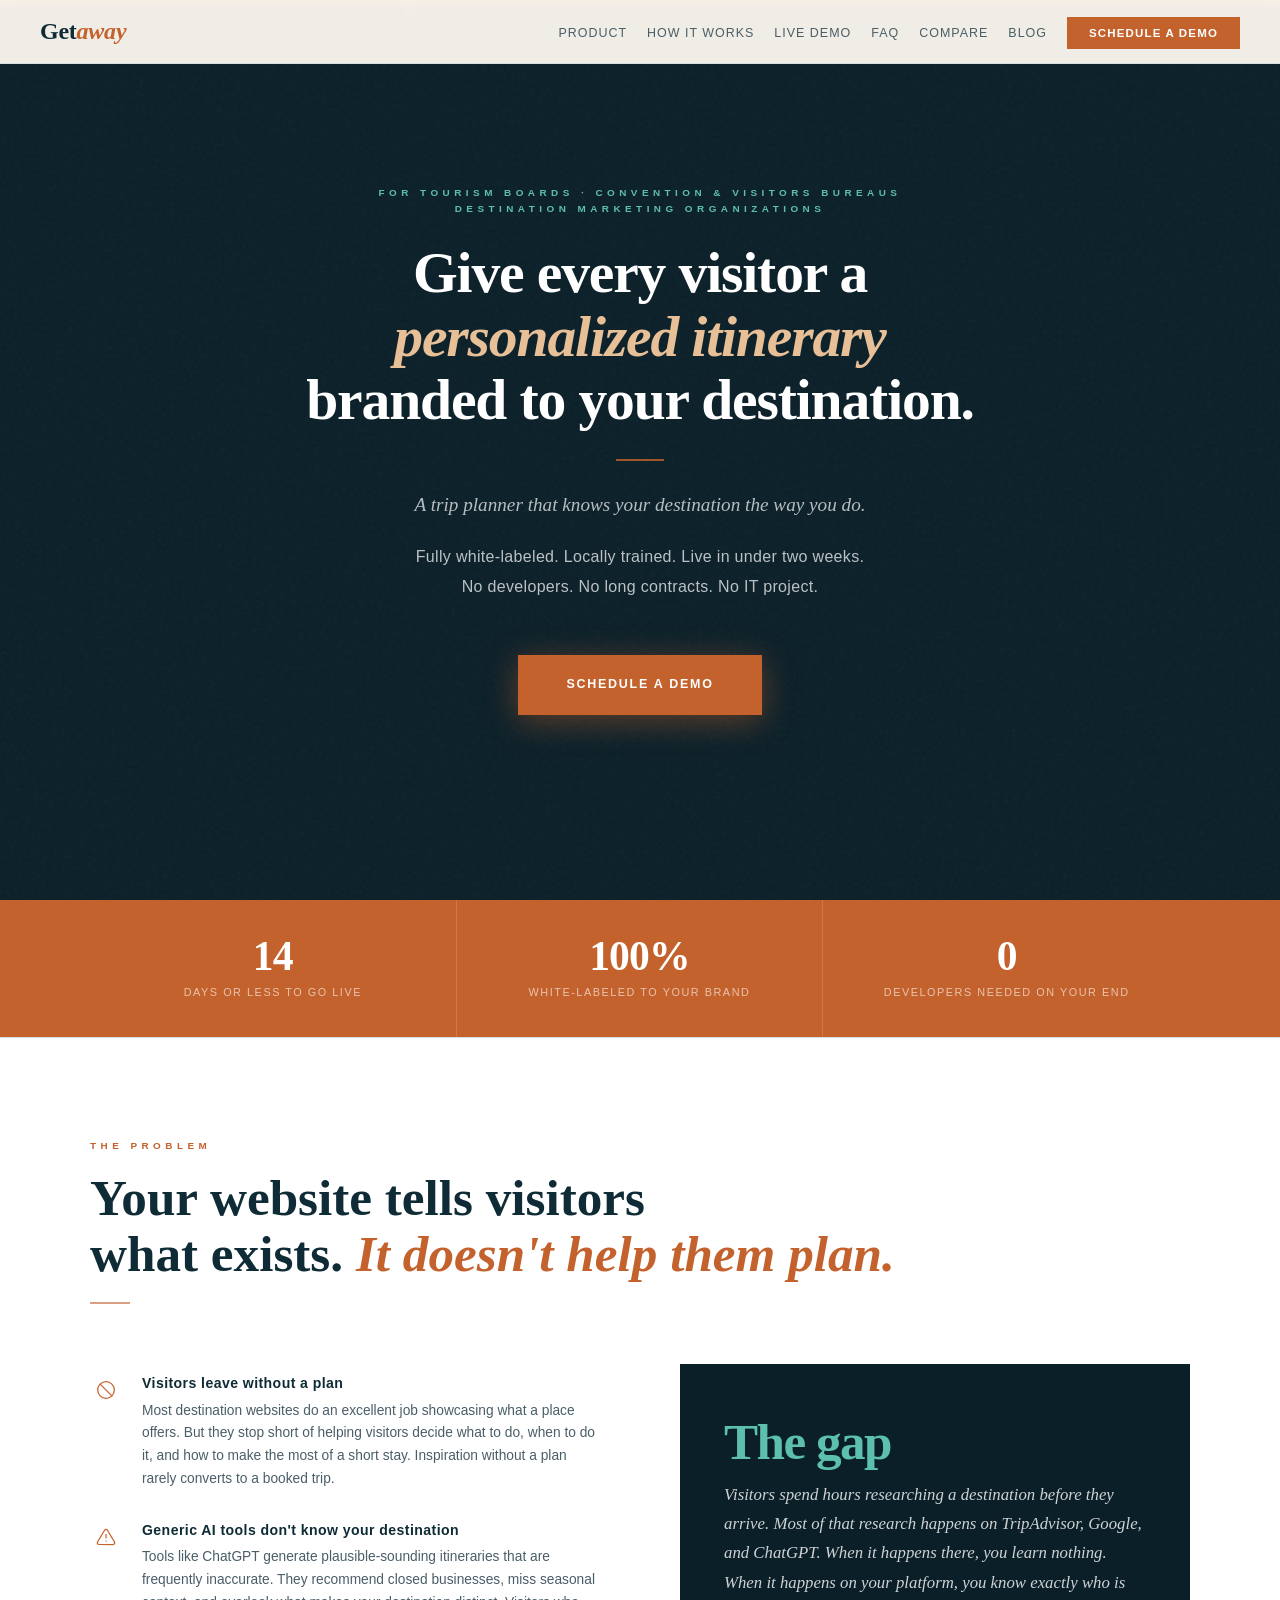
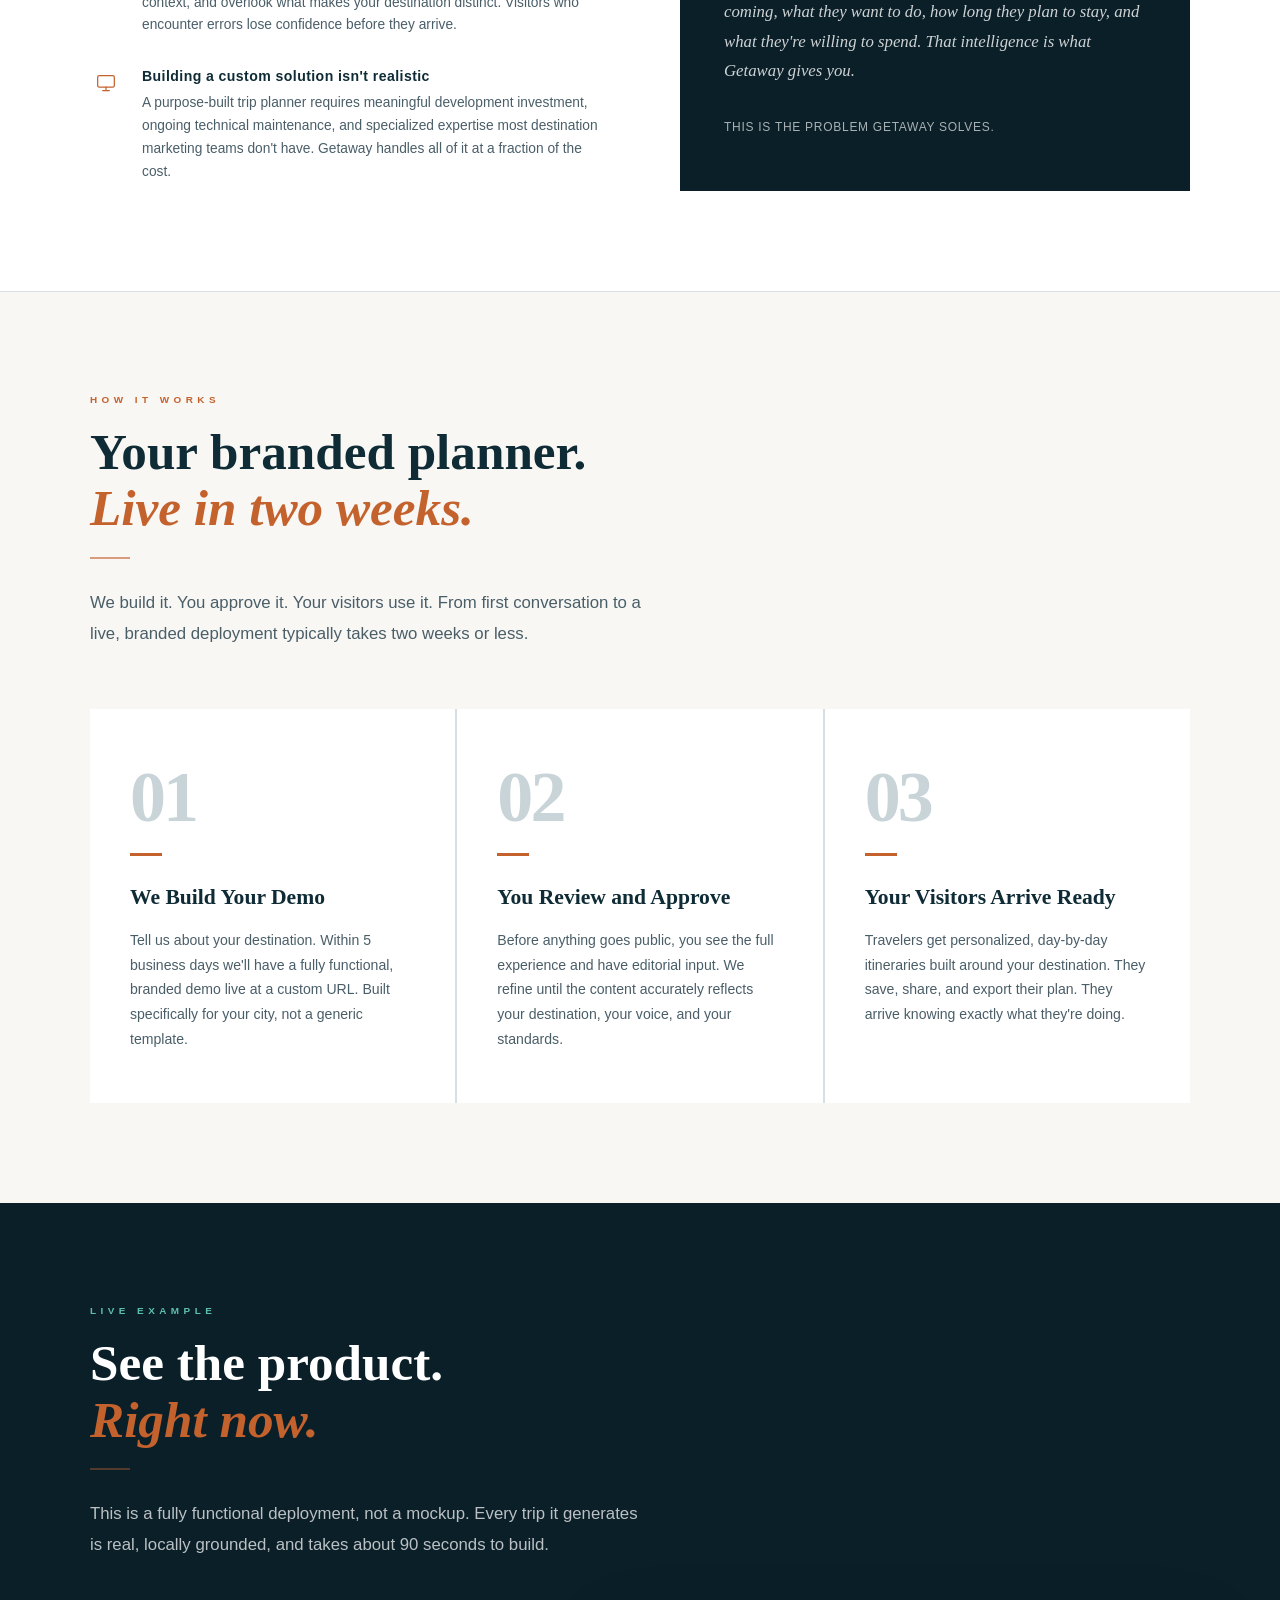
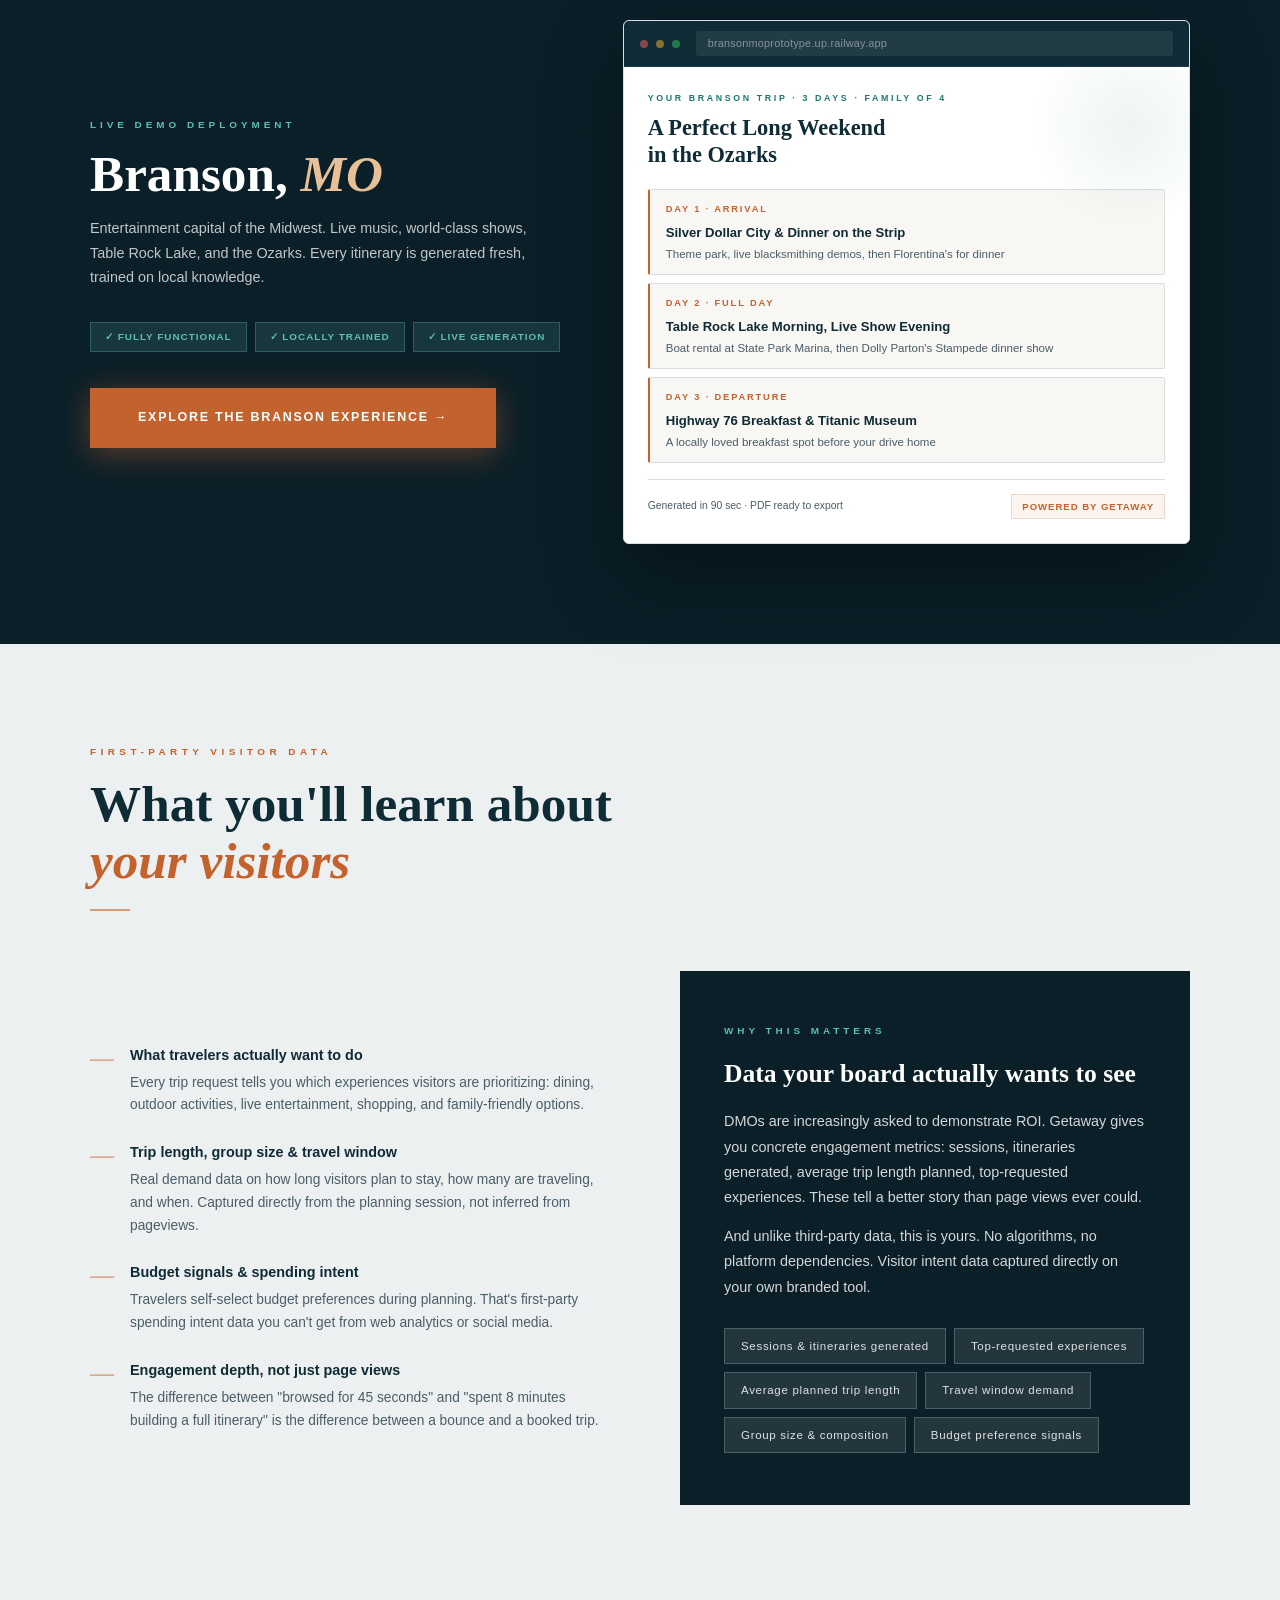
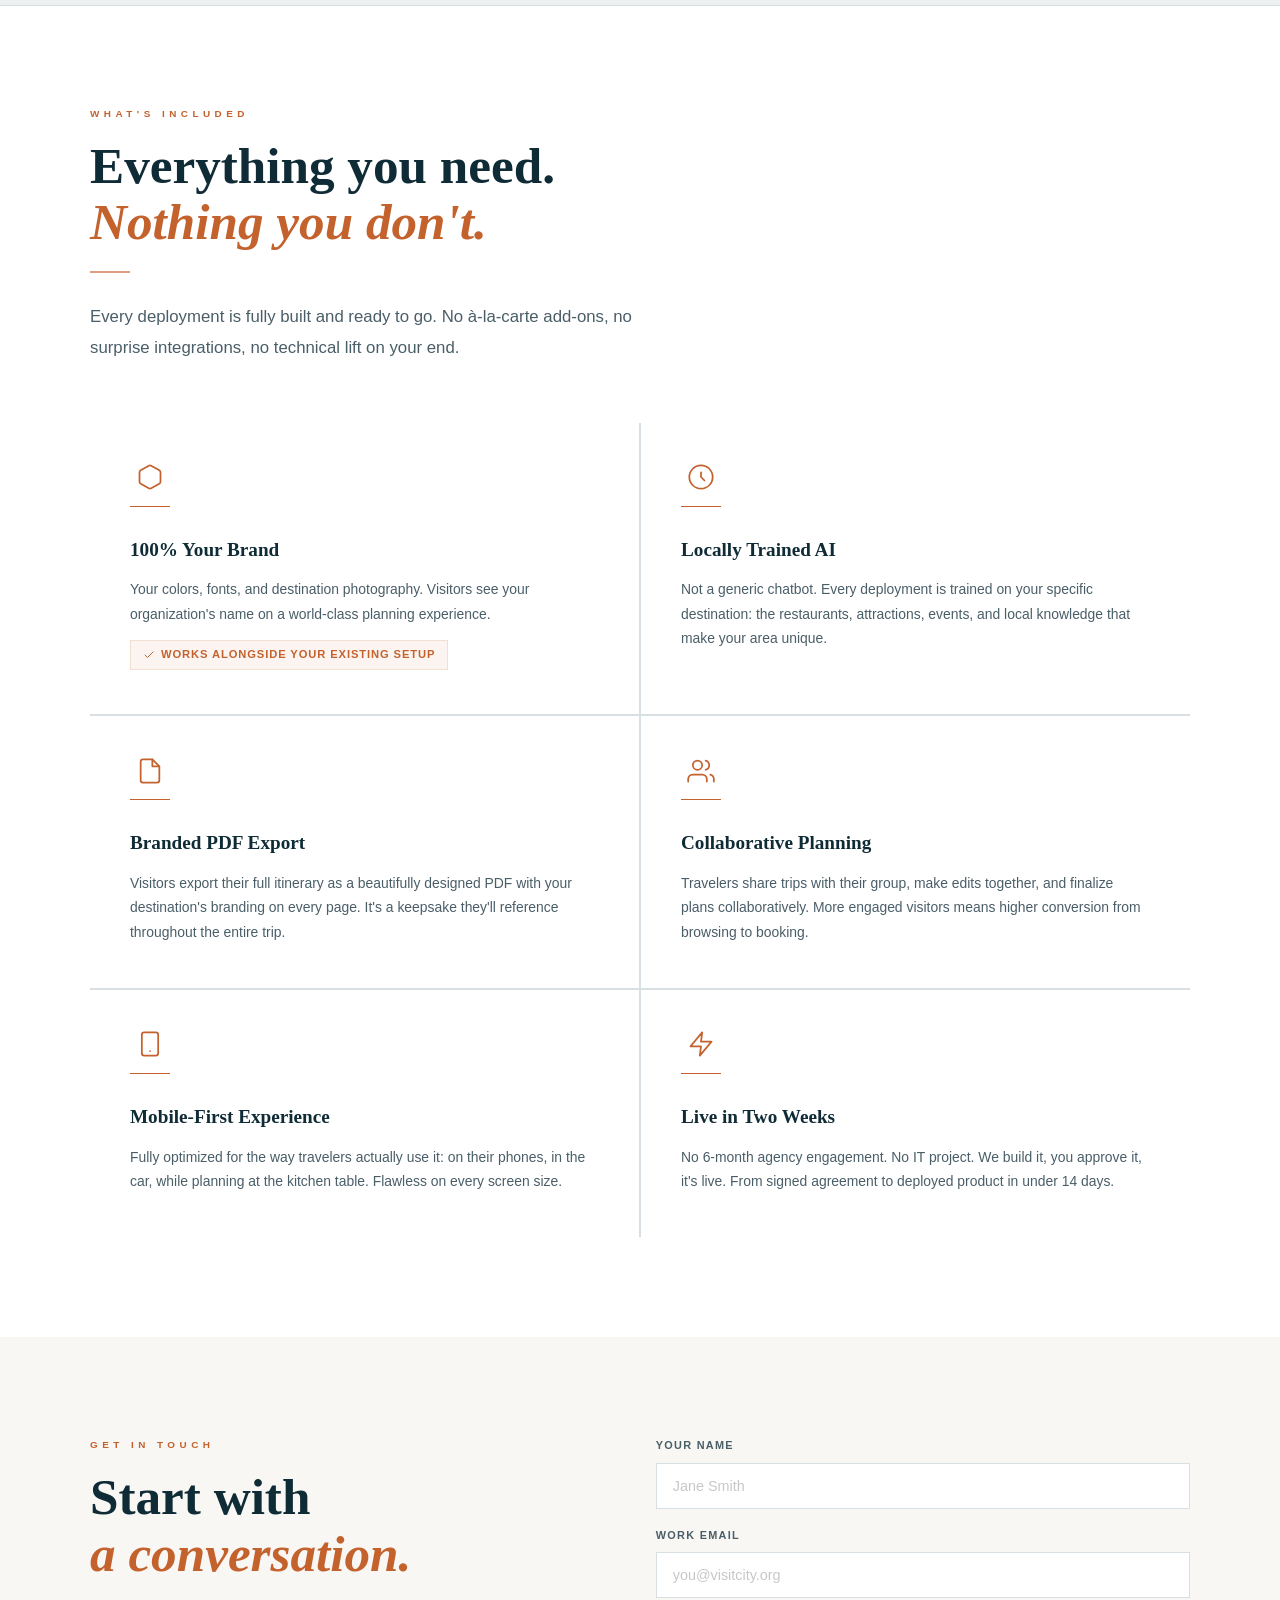
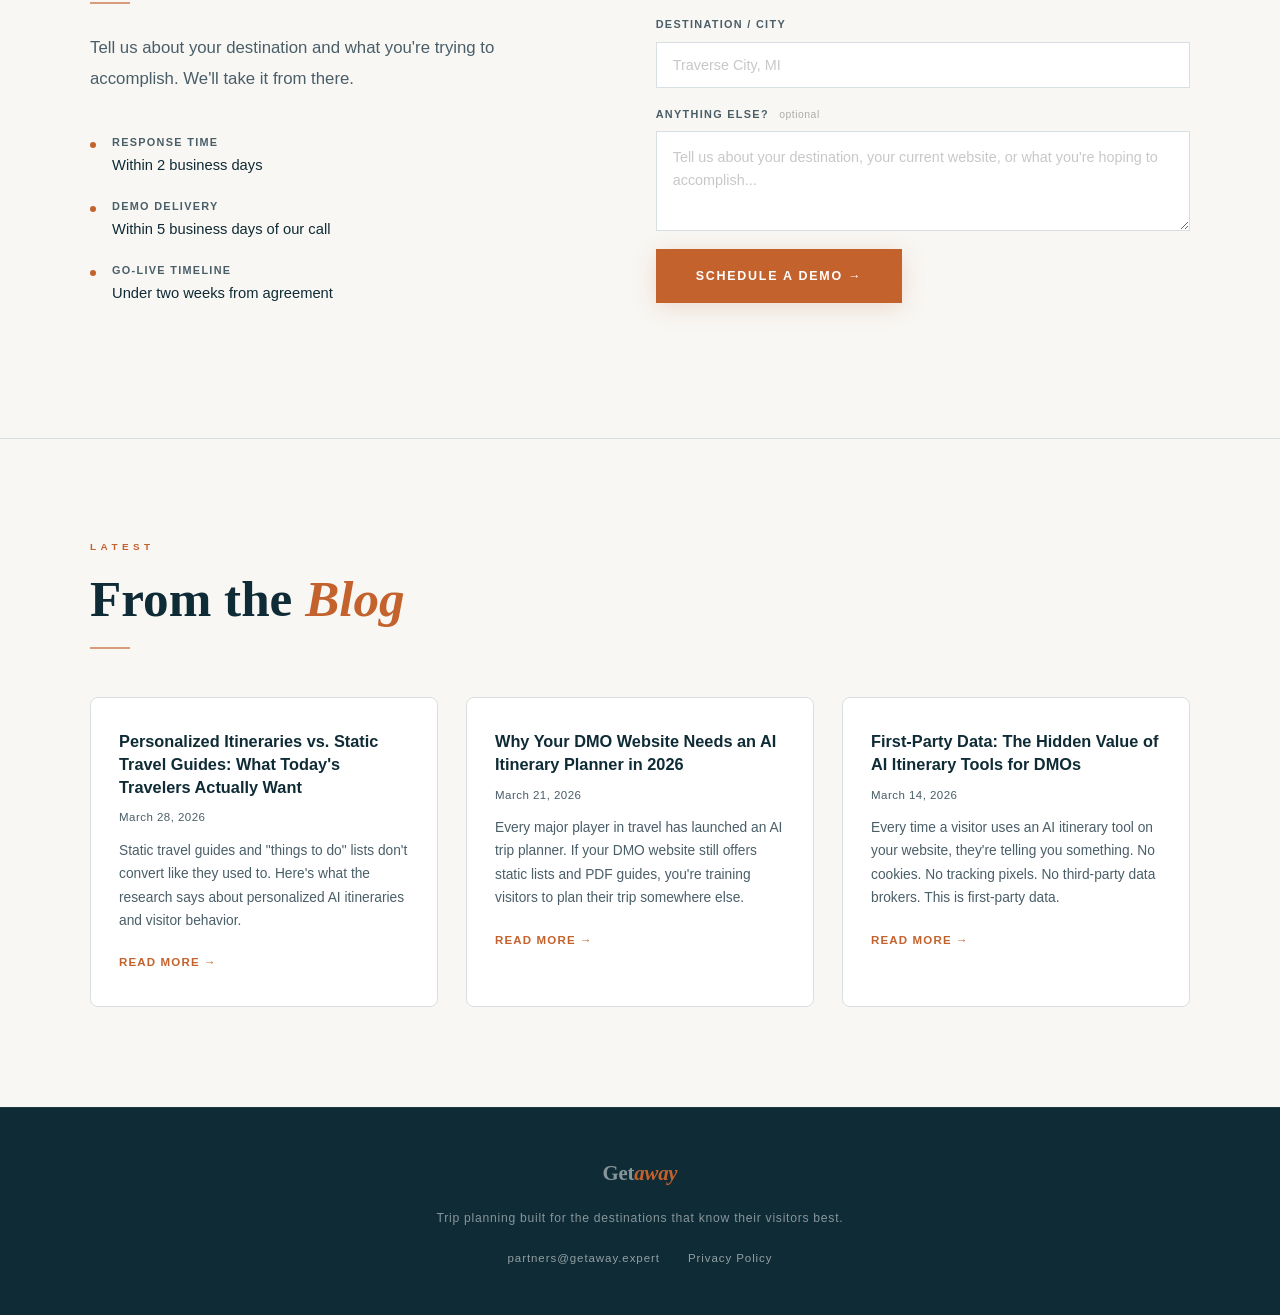
==== index.html @ 7dca226b "Center Destination Marketing Organizations on second line in hero eyebrow Co-Authored-By: Claude Opu" ====
<!DOCTYPE html>
<html lang="en">
<head>
  <meta charset="UTF-8" />
  <meta name="viewport" content="width=device-width, initial-scale=1.0" />

  <title>Getaway | AI Trip Planning for Tourism Boards, CVBs & DMOs</title>
  <meta name="description" content="Getaway is a white-label AI trip planning tool built for tourism boards, CVBs, and destination marketing organizations. Give every visitor a personalized itinerary — branded to your destination, live in under two weeks." />
  <meta name="keywords" content="AI trip planner for tourism boards, white label travel planning software, DMO technology, CVB digital tools, destination marketing software, AI itinerary generator, tourism technology, destination planning tool" />
  <link rel="canonical" href="https://partners.getaway.expert" />
  <link rel="icon" type="image/svg+xml" href="/favicon.svg" />
  <link rel="icon" type="image/png" sizes="32x32" href="/favicon-32x32.png" />
  <link rel="icon" type="image/png" sizes="16x16" href="/favicon-16x16.png" />
  <meta name="robots" content="index, follow" />
  <meta name="author" content="Getaway" />

  <meta property="og:type" content="website" />
  <meta property="og:url" content="https://partners.getaway.expert" />
  <meta property="og:title" content="Getaway | AI Trip Planning for Tourism Boards & DMOs" />
  <meta property="og:description" content="Give every visitor a fully branded AI trip planner. White-labeled to your destination, live in under two weeks. Built for tourism boards, CVBs, and DMOs." />
  <meta property="og:image" content="https://images.unsplash.com/photo-1476514525535-07fb3b4ae5f1?w=1200&q=80" />
  <meta property="og:site_name" content="Getaway" />

  <meta name="twitter:card" content="summary_large_image" />
  <meta name="twitter:title" content="Getaway | AI Trip Planning for Tourism Boards & DMOs" />
  <meta name="twitter:description" content="Give every visitor a fully branded AI trip planner. White-labeled to your destination, live in under two weeks." />
  <meta name="twitter:image" content="https://images.unsplash.com/photo-1476514525535-07fb3b4ae5f1?w=1200&q=80" />

  <script type="application/ld+json">
  {
    "@context": "https://schema.org",
    "@type": "SoftwareApplication",
    "name": "Getaway",
    "applicationCategory": "TravelApplication",
    "description": "White-label AI trip planning software for tourism boards, CVBs, and destination marketing organizations.",
    "url": "https://partners.getaway.expert",
    "provider": {
      "@type": "Organization",
      "name": "Getaway",
      "url": "https://getaway.expert"
    }
  }
  </script>

  <meta http-equiv="Content-Security-Policy" content="default-src 'self'; script-src 'self' 'unsafe-inline'; style-src 'self' 'unsafe-inline' https://fonts.googleapis.com; font-src https://fonts.gstatic.com; img-src 'self' https://images.unsplash.com data:; connect-src https://formspree.io; frame-ancestors 'none';" />

  <link rel="preconnect" href="https://fonts.googleapis.com" />
  <link rel="preconnect" href="https://fonts.gstatic.com" crossorigin />
  <link href="https://fonts.googleapis.com/css2?family=Playfair+Display:ital,wght@0,700;0,800;1,400;1,700&family=Jost:wght@300;400;500;600;700&family=Libre+Baskerville:ital,wght@0,400;1,400&display=swap" rel="stylesheet" />
  <link rel="stylesheet" href="/styles.css" />

  <style>
    /* ── HERO ── */
    .hero { min-height: 100vh; background: #0A1F28; position: relative; display: flex; flex-direction: column; align-items: center; justify-content: center; text-align: center; padding: 140px 24px 140px; overflow: hidden; }
    .hero-bg { position: absolute; inset: 0; opacity: 0.18; overflow: hidden; }
    .hero-bg img { width: 100%; height: 100%; object-fit: cover; object-position: center; }
    .hero-grain { position: absolute; inset: 0; background-image: url("data:image/svg+xml,%3Csvg viewBox='0 0 256 256' xmlns='http://www.w3.org/2000/svg'%3E%3Cfilter id='n'%3E%3CfeTurbulence type='fractalNoise' baseFrequency='0.9' numOctaves='4' stitchTiles='stitch'/%3E%3C/filter%3E%3Crect width='100%25' height='100%25' filter='url(%23n)' opacity='0.04'/%3E%3C/svg%3E"); pointer-events: none; }
    .hero-top-rule { position: absolute; top: 0; left: 0; right: 0; height: 5px; background: var(--terra); }
    .hero-content { position: relative; z-index: 2; max-width: 820px; }
    .hero-eyebrow { font-size: 0.62rem; font-weight: 600; letter-spacing: 0.45em; text-transform: uppercase; color: var(--teal-light); margin-bottom: 24px; }
    .hero-title { font-family: var(--font-playfair); font-size: clamp(2rem, 4.5vw, 3.8rem); font-weight: 800; color: #fff; line-height: 1.1; margin-bottom: 28px; letter-spacing: -0.02em; }
    .hero-title em { color: #E8C097; font-style: italic; font-weight: 700; }
    .hero-rule { width: 48px; height: 2px; background: var(--terra); margin: 0 auto 28px; opacity: 0.8; }
    .hero-subtitle { font-family: var(--font-baskerville); font-size: clamp(1rem, 2vw, 1.2rem); font-style: italic; color: rgba(255,255,255,0.7); margin-bottom: 20px; line-height: 1.7; }
    .hero-desc { font-size: clamp(0.88rem, 1.6vw, 1rem); font-weight: 400; color: rgba(255,255,255,0.72); max-width: 480px; margin: 0 auto 52px; line-height: 1.9; letter-spacing: 0.02em; }
    .hero-cta-group { display: flex; flex-direction: column; align-items: center; gap: 16px; }
    .btn-primary { padding: 20px 48px; background: var(--terra); color: #fff; font-family: var(--font-jost); font-size: 0.78rem; font-weight: 700; letter-spacing: 0.14em; text-transform: uppercase; border: none; cursor: pointer; text-decoration: none; display: inline-block; transition: background 0.2s, transform 0.15s, box-shadow 0.2s; box-shadow: 0 6px 32px rgba(196,98,45,0.45); }
    .btn-primary:hover { background: var(--terra-light); transform: translateY(-2px); box-shadow: 0 10px 40px rgba(196,98,45,0.5); }
    .hero-trial-note { font-size: 0.7rem; color: rgba(255,255,255,0.55); letter-spacing: 0.06em; }
    .hero-trial-note strong { color: rgba(255,255,255,0.72); }
    @keyframes scrollPulse { 0%,100% { opacity:0.2; transform:scaleY(0.7); } 50% { opacity:1; transform:scaleY(1); } }

    /* ── STAT BAR ── */
    .stat-bar { background: var(--terra); padding: 0 40px; }
    .stat-bar-inner { max-width: 1100px; margin: 0 auto; display: grid; grid-template-columns: repeat(3,1fr); }
    .stat-item { padding: 36px 20px; text-align: center; border-right: 1px solid rgba(255,255,255,0.15); }
    .stat-item:last-child { border-right: none; }
    .stat-number { font-family: var(--font-playfair); font-size: 2.6rem; font-weight: 800; color: #fff; line-height: 1; letter-spacing: -0.02em; margin-bottom: 6px; }
    .stat-label { font-size: 0.68rem; font-weight: 500; letter-spacing: 0.14em; text-transform: uppercase; color: rgba(255,255,255,0.62); }

    /* ── MIDWEST BADGE ── */
    .midwest-badge { background: var(--mag-white); border-top: 1px solid var(--rule); border-bottom: 1px solid var(--rule); padding: 20px 40px; text-align: center; }
    .midwest-badge-inner { max-width: 1100px; margin: 0 auto; display: flex; align-items: center; justify-content: center; gap: 14px; flex-wrap: wrap; }
    .badge-dot { width: 8px; height: 8px; border-radius: 50%; background: var(--terra); flex-shrink: 0; animation: pulseDot 2s ease-in-out infinite; }
    @keyframes pulseDot { 0%,100% { opacity:1; transform:scale(1); } 50% { opacity:0.6; transform:scale(0.85); } }
    .badge-text { font-size: 0.75rem; font-weight: 500; letter-spacing: 0.12em; text-transform: uppercase; color: var(--warm-gray); }
    .badge-text strong { color: var(--ink); }

    /* ── SECTIONS ── */
    section { padding: 100px 40px; }
    .section-inner { max-width: 1100px; margin: 0 auto; }
    .section-eyebrow { font-size: 0.62rem; font-weight: 600; letter-spacing: 0.45em; text-transform: uppercase; color: var(--terra); margin-bottom: 16px; }
    .section-title { font-family: var(--font-playfair); font-size: clamp(2rem,4vw,3.2rem); font-weight: 700; color: var(--ink); line-height: 1.1; margin-bottom: 20px; }
    .section-title em { color: var(--terra); font-style: italic; }
    .section-rule { width: 40px; height: 2px; background: var(--terra); margin-bottom: 28px; opacity: 0.6; }
    .section-lead { font-size: 1.05rem; font-weight: 300; color: var(--warm-gray); max-width: 560px; line-height: 1.85; }

    /* ── PROBLEM ── */
    .problem { background: var(--mag-white); border-top: 1px solid var(--rule); border-bottom: 1px solid var(--rule); }
    .problem-grid { display: grid; grid-template-columns: 1fr 1fr; gap: 80px; align-items: center; margin-top: 60px; }
    .problem-list { list-style: none; display: flex; flex-direction: column; gap: 28px; }
    .problem-item { display: flex; gap: 20px; align-items: flex-start; }
    .problem-icon { width: 32px; height: 32px; display: flex; align-items: center; justify-content: center; flex-shrink: 0; margin-top: 2px; }
    .problem-item h4 { font-size: 0.88rem; font-weight: 600; letter-spacing: 0.03em; margin-bottom: 5px; color: var(--ink); }
    .problem-item p { font-size: 0.86rem; color: var(--warm-gray); line-height: 1.65; }
    .problem-stat-block { background: #0A1F28; color: #fff; padding: 52px 44px; position: relative; }
    .problem-stat-block .stat-headline { font-family: var(--font-playfair); font-size: 3.2rem; font-weight: 800; color: var(--teal-light); line-height: 1; margin-bottom: 12px; letter-spacing: -0.03em; }
    .problem-stat-block .stat-body { font-family: var(--font-baskerville); font-style: italic; font-size: 1.05rem; line-height: 1.75; color: rgba(255,255,255,0.8); margin-bottom: 28px; }
    .problem-stat-block .stat-source { font-size: 0.75rem; letter-spacing: 0.06em; text-transform: uppercase; color: rgba(255,255,255,0.65); font-weight: 500; }
    .problem-stat-block .stat-source a { color: var(--terra-light); text-decoration: none; }
    .problem-stat-block .stat-source a:hover { text-decoration: underline; }

    /* ── HOW IT WORKS ── */
    .how { background: var(--cream); }
    .steps { display: grid; grid-template-columns: repeat(3,1fr); gap: 2px; margin-top: 60px; background: var(--rule); }
    .step { background: var(--mag-white); padding: 52px 40px; }
    .step-num { font-family: var(--font-playfair); font-size: 4.5rem; font-weight: 800; color: #C8D4D8; line-height: 1; margin-bottom: 20px; letter-spacing: -0.04em; }
    .step-accent { width: 32px; height: 3px; background: var(--terra); margin-bottom: 24px; }
    .step h3 { font-family: var(--font-playfair); font-size: 1.35rem; font-weight: 700; color: var(--ink); margin-bottom: 14px; }
    .step p { font-size: 0.88rem; color: var(--warm-gray); line-height: 1.75; }

    /* ── DEMO ── */
    .demo { background: #0A1F28; color: #fff; }
    .demo .section-eyebrow { color: var(--teal-light); }
    .demo .section-title { color: #fff; }
    .demo .section-lead { color: rgba(255,255,255,0.72); margin-bottom: 0; }
    .demo .section-rule { opacity: 0.4; }
    .demo-layout { display: grid; grid-template-columns: 1fr 1.2fr; gap: 60px; align-items: center; margin-top: 60px; }
    .demo-city-label { font-size: 0.62rem; font-weight: 600; letter-spacing: 0.4em; text-transform: uppercase; color: var(--teal-light); margin-bottom: 14px; }
    .demo-city-name { font-family: var(--font-playfair); font-size: clamp(2.2rem,4vw,3.2rem); font-weight: 700; color: #fff; line-height: 1.05; margin-bottom: 16px; }
    .demo-city-name em { color: #E8C097; font-style: italic; }
    .demo-city-desc { font-size: 0.9rem; color: rgba(255,255,255,0.75); margin-bottom: 32px; font-weight: 300; line-height: 1.7; }
    .demo-tags { display: flex; flex-wrap: wrap; gap: 8px; margin-bottom: 36px; }
    .demo-tag { font-size: 0.62rem; font-weight: 600; letter-spacing: 0.1em; text-transform: uppercase; background: rgba(93,191,174,0.15); color: var(--teal-light); border: 1px solid rgba(93,191,174,0.3); padding: 6px 14px; }
    .demo-window { background: #fff; border: 1px solid var(--rule); border-radius: 6px; overflow: hidden; box-shadow: 0 32px 80px rgba(0,0,0,0.4); }
    .demo-window-bar { background: var(--ink); border-bottom: 1px solid rgba(255,255,255,0.08); padding: 10px 16px; display: flex; align-items: center; gap: 8px; }
    .demo-window-dot { width: 8px; height: 8px; border-radius: 50%; }
    .demo-window-dot:nth-child(1) { background: rgba(255,100,100,0.5); }
    .demo-window-dot:nth-child(2) { background: rgba(255,180,50,0.5); }
    .demo-window-dot:nth-child(3) { background: rgba(50,200,100,0.5); }
    .demo-window-url { flex:1; background: rgba(255,255,255,0.08); border-radius: 3px; padding: 4px 12px; font-size: 0.68rem; color: rgba(255,255,255,0.45); font-family: var(--font-jost); letter-spacing: 0.02em; margin-left: 8px; }
    .demo-screen { padding: 24px; min-height: 280px; background: #fff; position: relative; overflow: hidden; }
    .demo-screen::before { content:''; position:absolute; top:-40px; right:-40px; width:200px; height:200px; background:radial-gradient(circle,rgba(26,122,109,0.08),transparent 70%); }
    .demo-screen-eyebrow { font-size: 0.55rem; letter-spacing: 0.3em; text-transform: uppercase; color: var(--teal); margin-bottom: 10px; font-weight: 600; }
    .demo-screen-title { font-family: var(--font-playfair); font-size: 1.4rem; font-weight: 700; color: var(--ink); margin-bottom: 20px; line-height: 1.2; }
    .demo-day { background: var(--cream); border: 1px solid var(--rule); border-left: 2px solid var(--terra); padding: 12px 16px; margin-bottom: 8px; border-radius: 2px; }
    .demo-day-label { font-size: 0.58rem; font-weight: 600; letter-spacing: 0.2em; text-transform: uppercase; color: var(--terra); margin-bottom: 5px; }
    .demo-day-title { font-size: 0.82rem; font-weight: 600; color: var(--ink); margin-bottom: 3px; }
    .demo-day-desc { font-size: 0.72rem; color: var(--warm-gray); line-height: 1.4; }
    .demo-screen-footer { display: flex; align-items: center; justify-content: space-between; margin-top: 16px; padding-top: 14px; border-top: 1px solid var(--rule); }
    .demo-screen-footer-left { font-size: 0.65rem; color: var(--warm-gray); }
    .demo-screen-badge { font-size: 0.6rem; font-weight: 600; letter-spacing: 0.1em; text-transform: uppercase; background: rgba(196,98,45,0.08); color: var(--terra); padding: 4px 10px; border: 1px solid rgba(196,98,45,0.2); }

    /* ── INSIGHTS ── */
    .insights { background: var(--cream-dark); }
    .insights-grid { display: grid; grid-template-columns: 1fr 1fr; gap: 80px; align-items: center; margin-top: 60px; }
    .insights-list { list-style: none; display: flex; flex-direction: column; gap: 24px; }
    .insight-item { display: flex; gap: 16px; align-items: flex-start; }
    .insight-dash { font-family: var(--font-playfair); font-size: 1.5rem; font-weight: 800; color: var(--terra); line-height: 1; flex-shrink: 0; opacity: 0.5; padding-top: 2px; }
    .insight-item h4 { font-size: 0.9rem; font-weight: 600; color: var(--ink); margin-bottom: 5px; }
    .insight-item p { font-size: 0.86rem; color: var(--warm-gray); line-height: 1.65; }
    .insights-callout { background: #0A1F28; padding: 52px 44px; }
    .insights-callout .callout-eyebrow { font-size: 0.62rem; font-weight: 600; letter-spacing: 0.4em; text-transform: uppercase; color: var(--teal-light); margin-bottom: 20px; }
    .insights-callout h3 { font-family: var(--font-playfair); font-size: 1.6rem; font-weight: 700; color: #fff; line-height: 1.2; margin-bottom: 20px; }
    .insights-callout p { font-size: 0.9rem; color: rgba(255,255,255,0.82); line-height: 1.75; margin-bottom: 14px; }
    .insights-callout p:last-of-type { margin-bottom: 0; }
    .insight-pills { display: flex; flex-wrap: wrap; gap: 8px; margin-top: 28px; }
    .insight-pill { font-size: 0.72rem; font-weight: 500; letter-spacing: 0.06em; color: rgba(255,255,255,0.85); background: rgba(255,255,255,0.1); border: 1px solid rgba(255,255,255,0.2); padding: 8px 16px; }

    /* ── FEATURES ── */
    .features { background: var(--mag-white); border-top: 1px solid var(--rule); }
    .features-grid { display: grid; grid-template-columns: repeat(2,1fr); gap: 2px; margin-top: 60px; background: var(--rule); }
    .feature-card { background: var(--mag-white); padding: 44px 40px; }
    .feature-icon { width: 40px; height: 40px; display: flex; align-items: center; justify-content: center; margin-bottom: 28px; border-bottom: 1.5px solid var(--terra); padding-bottom: 18px; }
    .feature-card h3 { font-family: var(--font-playfair); font-size: 1.2rem; font-weight: 700; color: var(--ink); margin-bottom: 12px; }
    .feature-card p { font-size: 0.87rem; color: var(--warm-gray); line-height: 1.75; }
    .feature-compat-note { display: inline-flex; align-items: center; gap: 6px; margin-top: 14px; font-size: 0.7rem; font-weight: 600; letter-spacing: 0.08em; text-transform: uppercase; color: var(--terra); background: rgba(196,98,45,0.07); padding: 5px 12px; border: 1px solid rgba(196,98,45,0.15); }


    /* ── CONTACT ── */
    .contact { background: var(--cream); padding: 100px 40px; }
    .contact-grid { display: grid; grid-template-columns: 1fr 1.1fr; gap: 80px; align-items: start; max-width: 1100px; margin: 0 auto; }
    .contact .section-lead { margin-bottom: 40px; }
    .contact-details { display: flex; flex-direction: column; gap: 20px; margin-bottom: 32px; }
    .contact-detail-item { display: flex; gap: 16px; align-items: flex-start; }
    .contact-detail-dot { width: 6px; height: 6px; border-radius: 50%; background: var(--terra); margin-top: 8px; flex-shrink: 0; }
    .contact-detail-label { font-size: 0.68rem; font-weight: 600; letter-spacing: 0.12em; text-transform: uppercase; color: var(--warm-gray); margin-bottom: 3px; }
    .contact-detail-value { font-size: 0.92rem; color: var(--ink); }
    .contact-trial-note { padding: 20px 24px; background: rgba(196,98,45,0.07); border: 1px solid rgba(196,98,45,0.15); border-left: 3px solid var(--terra); }
    .contact-trial-note p { font-size: 0.84rem; color: var(--warm-gray); line-height: 1.65; }
    .contact-trial-note strong { color: var(--ink); }

    .contact-form { display: flex; flex-direction: column; gap: 18px; }
    .form-success { display: none; background: #0A1F28; padding: 48px 40px; text-align: center; }
    .form-success h3 { font-family: var(--font-playfair); font-size: 1.6rem; color: #fff; margin-bottom: 12px; }
    .form-success p { font-size: 0.9rem; color: rgba(255,255,255,0.5); line-height: 1.7; }
    .form-field { display: flex; flex-direction: column; gap: 8px; }
    .form-field label { font-size: 0.68rem; font-weight: 600; letter-spacing: 0.12em; text-transform: uppercase; color: var(--warm-gray); }
    .form-optional { font-size: 0.65rem; color: rgba(0,0,0,0.3); letter-spacing: 0.05em; margin-left: 6px; font-weight: 400; text-transform: none; }
    .form-field input, .form-field textarea { background: #fff; border: 1px solid var(--rule); color: var(--ink); font-family: var(--font-jost); font-size: 0.9rem; font-weight: 300; padding: 14px 16px; outline: none; transition: border-color 0.2s; }
    .form-field input::placeholder, .form-field textarea::placeholder { color: rgba(0,0,0,0.22); }
    .form-field input:focus, .form-field textarea:focus { border-color: var(--terra); }
    .form-field textarea { min-height: 100px; resize: vertical; line-height: 1.6; }
    .btn-submit { padding: 20px 40px; background: var(--terra); color: #fff; font-family: var(--font-jost); font-size: 0.78rem; font-weight: 700; letter-spacing: 0.14em; text-transform: uppercase; border: none; cursor: pointer; transition: background 0.2s, transform 0.15s, box-shadow 0.2s; box-shadow: 0 4px 24px rgba(196,98,45,0.2); align-self: flex-start; }
    .btn-submit:hover { background: var(--terra-light); transform: translateY(-2px); box-shadow: 0 8px 32px rgba(196,98,45,0.3); }

    /* ── BLOG PREVIEW ── */
    .blog-preview { background: var(--cream); border-top: 1px solid var(--rule); }
    .blog-preview .section-inner { max-width: 1100px; margin: 0 auto; }
    .blog-preview-grid { display: grid; grid-template-columns: repeat(3, 1fr); gap: 28px; margin-top: 48px; }
    .blog-preview-card {
      background: var(--mag-white); border: 1px solid var(--rule); border-radius: 8px;
      padding: 32px 28px; transition: box-shadow 0.2s, transform 0.15s;
    }
    .blog-preview-card:hover { box-shadow: 0 8px 32px rgba(15,43,53,0.08); transform: translateY(-2px); }
    .blog-preview-card h3 {
      font-family: var(--font-jost); font-size: 1.02rem; font-weight: 600;
      color: var(--ink); line-height: 1.4; margin-bottom: 10px;
    }
    .blog-preview-card h3 a { color: var(--ink); text-decoration: none; transition: color 0.2s; }
    .blog-preview-card h3 a:hover { color: var(--terra); }
    .blog-preview-date {
      font-size: 0.72rem; color: var(--warm-gray); margin-bottom: 12px;
      letter-spacing: 0.04em;
    }
    .blog-preview-excerpt {
      font-size: 0.86rem; color: var(--warm-gray); line-height: 1.7;
      margin-bottom: 16px;
    }
    .blog-preview-link {
      font-size: 0.72rem; font-weight: 700; letter-spacing: 0.1em;
      text-transform: uppercase; color: var(--terra); text-decoration: none;
      transition: color 0.2s;
    }
    .blog-preview-link:hover { color: var(--terra-light); }
    @media (max-width: 960px) {
      .blog-preview-grid { grid-template-columns: 1fr; gap: 20px; }
    }

    /* ── RESPONSIVE ── */
    @media (max-width: 960px) {
      .problem-grid, .demo-layout, .insights-grid, .contact-grid { grid-template-columns: 1fr; gap: 48px; }
      .features-grid, .steps { grid-template-columns: 1fr; }
      .stat-bar-inner { grid-template-columns: 1fr; }
      .stat-item { border-right: none; border-bottom: 1px solid rgba(255,255,255,0.1); padding: 28px 20px; }
      .stat-item:last-child { border-bottom: none; }
    }
    @media (max-width: 640px) {
      section, .contact { padding: 72px 20px; }
      .stat-bar, .midwest-badge { padding: 0 20px; }
      .btn-submit { align-self: stretch; text-align: center; }
      .hero { padding: 190px 20px 100px; }
    }
  </style>
</head>
<body>
  <a href="#main" class="skip-link">Skip to main content</a>

  <!-- NAV -->
  <nav class="site-nav">
    <a href="/" class="nav-logo">Get<em>away</em></a>
    <ul class="nav-links">
      <li><a href="/white-label-ai-itinerary-builder">Product</a></li>
      <li><a href="#how">How It Works</a></li>
      <li><a href="#demo">Live Demo</a></li>
      <li><a href="/faq">FAQ</a></li>
      <li><a href="/compare">Compare</a></li>
      <li><a href="/blog">Blog</a></li>
      <li><a href="#contact" class="nav-cta">Schedule a Demo</a></li>
    </ul>
    <button class="nav-hamburger" id="hamburger" aria-label="Open menu">
      <span></span><span></span><span></span>
    </button>
  </nav>

  <!-- MOBILE MENU -->
  <div class="mobile-menu" id="mobileMenu">
    <a href="/white-label-ai-itinerary-builder" onclick="closeMobile()">Product</a>
    <a href="#how" onclick="closeMobile()">How It Works</a>
    <a href="#demo" onclick="closeMobile()">Live Demo</a>
    <a href="/faq" onclick="closeMobile()">FAQ</a>
    <a href="/compare" onclick="closeMobile()">Compare</a>
    <a href="/blog" onclick="closeMobile()">Blog</a>
    <a href="#contact" class="mobile-cta" onclick="closeMobile()">Schedule a Demo &rarr;</a>
  </div>

  <!-- HERO -->
  <main id="main">
  <section class="hero">
    <div class="hero-bg"><img src="https://images.unsplash.com/photo-1476514525535-07fb3b4ae5f1?w=1800&q=75" alt="Travelers exploring a scenic mountain lake destination at sunrise" width="1800" height="1200" loading="eager" /></div>
    <div class="hero-grain"></div>
    <div class="hero-top-rule"></div>
    <div class="hero-content">
      <div class="hero-eyebrow">For Tourism Boards · Convention &amp; Visitors Bureaus<br />Destination Marketing Organizations</div>
      <h1 class="hero-title">
        Give every visitor a<br /><em>personalized itinerary</em><br />branded to your destination.
      </h1>
      <div class="hero-rule"></div>
      <p class="hero-subtitle">A trip planner that knows your destination the way you do.</p>
      <p class="hero-desc">Fully white-labeled. Locally trained. Live in under two weeks.<br />No developers. No long contracts. No IT project.</p>
      <div class="hero-cta-group">
        <a href="#contact" class="btn-primary">Schedule a Demo</a>
      </div>
    </div>
  </section>

  <!-- STAT BAR -->
  <div class="stat-bar">
    <div class="stat-bar-inner">
      <div class="stat-item">
        <div class="stat-number">14</div>
        <div class="stat-label">Days or less to go live</div>
      </div>
      <div class="stat-item">
        <div class="stat-number">100%</div>
        <div class="stat-label">White-labeled to your brand</div>
      </div>
      <div class="stat-item">
        <div class="stat-number">0</div>
        <div class="stat-label">Developers needed on your end</div>
      </div>
    </div>
  </div>



  <!-- PROBLEM -->
  <section class="problem" id="problem">
    <div class="section-inner">
      <div class="section-eyebrow">The Problem</div>
      <h2 class="section-title">Your website tells visitors<br />what exists. <em>It doesn't help them plan.</em></h2>
      <div class="section-rule"></div>
      <div class="problem-grid fade-in">
        <ul class="problem-list">
          <li class="problem-item">
            <div class="problem-icon"><svg width="20" height="20" viewBox="0 0 24 24" fill="none" stroke="var(--terra)" stroke-width="1.5" stroke-linecap="round" stroke-linejoin="round"><circle cx="12" cy="12" r="10"/><line x1="4.93" y1="4.93" x2="19.07" y2="19.07"/></svg></div>
            <div>
              <h4>Visitors leave without a plan</h4>
              <p>Most destination websites do an excellent job showcasing what a place offers. But they stop short of helping visitors decide what to do, when to do it, and how to make the most of a short stay. Inspiration without a plan rarely converts to a booked trip.</p>
            </div>
          </li>
          <li class="problem-item">
            <div class="problem-icon"><svg width="20" height="20" viewBox="0 0 24 24" fill="none" stroke="var(--terra)" stroke-width="1.5" stroke-linecap="round" stroke-linejoin="round"><path d="M10.29 3.86L1.82 18a2 2 0 001.71 3h16.94a2 2 0 001.71-3L13.71 3.86a2 2 0 00-3.42 0z"/><line x1="12" y1="9" x2="12" y2="13"/><line x1="12" y1="17" x2="12.01" y2="17"/></svg></div>
            <div>
              <h4>Generic AI tools don't know your destination</h4>
              <p>Tools like ChatGPT generate plausible-sounding itineraries that are frequently inaccurate. They recommend closed businesses, miss seasonal context, and overlook what makes your destination distinct. Visitors who encounter errors lose confidence before they arrive.</p>
            </div>
          </li>
          <li class="problem-item">
            <div class="problem-icon"><svg width="20" height="20" viewBox="0 0 24 24" fill="none" stroke="var(--terra)" stroke-width="1.5" stroke-linecap="round" stroke-linejoin="round"><rect x="2" y="3" width="20" height="14" rx="2" ry="2"/><line x1="8" y1="21" x2="16" y2="21"/><line x1="12" y1="17" x2="12" y2="21"/></svg></div>
            <div>
              <h4>Building a custom solution isn't realistic</h4>
              <p>A purpose-built trip planner requires meaningful development investment, ongoing technical maintenance, and specialized expertise most destination marketing teams don't have. Getaway handles all of it at a fraction of the cost.</p>
            </div>
          </li>
        </ul>
        <div class="problem-stat-block">
          <div class="stat-headline">The gap</div>
          <p class="stat-body">Visitors spend hours researching a destination before they arrive. Most of that research happens on TripAdvisor, Google, and ChatGPT. When it happens there, you learn nothing. When it happens on your platform, you know exactly who is coming, what they want to do, how long they plan to stay, and what they're willing to spend. That intelligence is what Getaway gives you.</p>
          <span class="stat-source">This is the problem Getaway solves.</span>
        </div>
      </div>
    </div>
  </section>

  <!-- HOW IT WORKS -->
  <section class="how" id="how">
    <div class="section-inner">
      <div class="section-eyebrow">How It Works</div>
      <h2 class="section-title">Your branded planner.<br /><em>Live in two weeks.</em></h2>
      <div class="section-rule"></div>
      <p class="section-lead">We build it. You approve it. Your visitors use it. From first conversation to a live, branded deployment typically takes two weeks or less.</p>
      <div class="steps fade-in">
        <div class="step">
          <div class="step-num">01</div>
          <div class="step-accent"></div>
          <h3>We Build Your Demo</h3>
          <p>Tell us about your destination. Within 5 business days we'll have a fully functional, branded demo live at a custom URL. Built specifically for your city, not a generic template.</p>
        </div>
        <div class="step">
          <div class="step-num">02</div>
          <div class="step-accent"></div>
          <h3>You Review and Approve</h3>
          <p>Before anything goes public, you see the full experience and have editorial input. We refine until the content accurately reflects your destination, your voice, and your standards.</p>
        </div>
        <div class="step">
          <div class="step-num">03</div>
          <div class="step-accent"></div>
          <h3>Your Visitors Arrive Ready</h3>
          <p>Travelers get personalized, day-by-day itineraries built around your destination. They save, share, and export their plan. They arrive knowing exactly what they're doing.</p>
        </div>
      </div>
    </div>
  </section>

  <!-- LIVE DEMO -->
  <section class="demo" id="demo">
    <div class="section-inner">
      <div class="section-eyebrow">Live Example</div>
      <h2 class="section-title" style="color:#fff;">See the product.<br /><em>Right now.</em></h2>
      <div class="section-rule"></div>
      <p class="section-lead">This is a fully functional deployment, not a mockup. Every trip it generates is real, locally grounded, and takes about 90 seconds to build.</p>
      <div class="demo-layout fade-in">
        <div>
          <div class="demo-city-label">Live Demo Deployment</div>
          <div class="demo-city-name">Branson, <em>MO</em></div>
          <div class="demo-city-desc">Entertainment capital of the Midwest. Live music, world-class shows, Table Rock Lake, and the Ozarks. Every itinerary is generated fresh, trained on local knowledge.</div>
          <div class="demo-tags">
            <span class="demo-tag">✓ Fully Functional</span>
            <span class="demo-tag">✓ Locally Trained</span>
            <span class="demo-tag">✓ Live Generation</span>
          </div>
          <a href="https://bransonmoprototype.up.railway.app" target="_blank" rel="noopener noreferrer" class="btn-primary">Explore the Branson Experience &rarr;</a>
        </div>
        <div class="demo-window">
          <div class="demo-window-bar">
            <div class="demo-window-dot"></div>
            <div class="demo-window-dot"></div>
            <div class="demo-window-dot"></div>
            <div class="demo-window-url">bransonmoprototype.up.railway.app</div>
          </div>
          <div class="demo-screen">
            <div class="demo-screen-eyebrow">Your Branson Trip &middot; 3 Days &middot; Family of 4</div>
            <div class="demo-screen-title">A Perfect Long Weekend<br />in the Ozarks</div>
            <div class="demo-day">
              <div class="demo-day-label">Day 1 &middot; Arrival</div>
              <div class="demo-day-title">Silver Dollar City &amp; Dinner on the Strip</div>
              <div class="demo-day-desc">Theme park, live blacksmithing demos, then Florentina's for dinner</div>
            </div>
            <div class="demo-day">
              <div class="demo-day-label">Day 2 &middot; Full Day</div>
              <div class="demo-day-title">Table Rock Lake Morning, Live Show Evening</div>
              <div class="demo-day-desc">Boat rental at State Park Marina, then Dolly Parton's Stampede dinner show</div>
            </div>
            <div class="demo-day">
              <div class="demo-day-label">Day 3 &middot; Departure</div>
              <div class="demo-day-title">Highway 76 Breakfast &amp; Titanic Museum</div>
              <div class="demo-day-desc">A locally loved breakfast spot before your drive home</div>
            </div>
            <div class="demo-screen-footer">
              <span class="demo-screen-footer-left">Generated in 90 sec &middot; PDF ready to export</span>
              <span class="demo-screen-badge">Powered by Getaway</span>
            </div>
          </div>
        </div>
      </div>
    </div>
  </section>

  <!-- WHAT YOU'LL LEARN -->
  <section class="insights" id="insights">
    <div class="section-inner">
      <div class="section-eyebrow">First-Party Visitor Data</div>
      <h2 class="section-title">What you'll learn about<br /><em>your visitors</em></h2>
      <div class="section-rule"></div>
      <div class="insights-grid fade-in">
        <ul class="insights-list">
          <li class="insight-item">
            <div class="insight-dash">&mdash;</div>
            <div>
              <h4>What travelers actually want to do</h4>
              <p>Every trip request tells you which experiences visitors are prioritizing: dining, outdoor activities, live entertainment, shopping, and family-friendly options.</p>
            </div>
          </li>
          <li class="insight-item">
            <div class="insight-dash">&mdash;</div>
            <div>
              <h4>Trip length, group size &amp; travel window</h4>
              <p>Real demand data on how long visitors plan to stay, how many are traveling, and when. Captured directly from the planning session, not inferred from pageviews.</p>
            </div>
          </li>
          <li class="insight-item">
            <div class="insight-dash">&mdash;</div>
            <div>
              <h4>Budget signals &amp; spending intent</h4>
              <p>Travelers self-select budget preferences during planning. That's first-party spending intent data you can't get from web analytics or social media.</p>
            </div>
          </li>
          <li class="insight-item">
            <div class="insight-dash">&mdash;</div>
            <div>
              <h4>Engagement depth, not just page views</h4>
              <p>The difference between "browsed for 45 seconds" and "spent 8 minutes building a full itinerary" is the difference between a bounce and a booked trip.</p>
            </div>
          </li>
        </ul>
        <div class="insights-callout">
          <div class="callout-eyebrow">Why this matters</div>
          <h3>Data your board actually wants to see</h3>
          <p>DMOs are increasingly asked to demonstrate ROI. Getaway gives you concrete engagement metrics: sessions, itineraries generated, average trip length planned, top-requested experiences. These tell a better story than page views ever could.</p>
          <p>And unlike third-party data, this is yours. No algorithms, no platform dependencies. Visitor intent data captured directly on your own branded tool.</p>
          <div class="insight-pills">
            <span class="insight-pill">Sessions &amp; itineraries generated</span>
            <span class="insight-pill">Top-requested experiences</span>
            <span class="insight-pill">Average planned trip length</span>
            <span class="insight-pill">Travel window demand</span>
            <span class="insight-pill">Group size &amp; composition</span>
            <span class="insight-pill">Budget preference signals</span>
          </div>
        </div>
      </div>
    </div>
  </section>

  <!-- FEATURES -->
  <section class="features" id="features">
    <div class="section-inner">
      <div class="section-eyebrow">What's Included</div>
      <h2 class="section-title">Everything you need.<br /><em>Nothing you don't.</em></h2>
      <div class="section-rule"></div>
      <p class="section-lead">Every deployment is fully built and ready to go. No à-la-carte add-ons, no surprise integrations, no technical lift on your end.</p>
      <div class="features-grid fade-in">
        <div class="feature-card">
          <div class="feature-icon"><svg width="28" height="28" viewBox="0 0 24 24" fill="none" stroke="var(--terra)" stroke-width="1.5" stroke-linecap="round" stroke-linejoin="round"><path d="M21 16V8a2 2 0 00-1-1.73l-7-4a2 2 0 00-2 0l-7 4A2 2 0 003 8v8a2 2 0 001 1.73l7 4a2 2 0 002 0l7-4A2 2 0 0021 16z"/></svg></div>
          <h3>100% Your Brand</h3>
          <p>Your colors, fonts, and destination photography. Visitors see your organization's name on a world-class planning experience.</p>
          <span class="feature-compat-note"><svg width="12" height="12" viewBox="0 0 24 24" fill="none" stroke="currentColor" stroke-width="2" stroke-linecap="round" stroke-linejoin="round"><polyline points="20 6 9 17 4 12"/></svg> Works alongside your existing setup</span>
        </div>
        <div class="feature-card">
          <div class="feature-icon"><svg width="28" height="28" viewBox="0 0 24 24" fill="none" stroke="var(--terra)" stroke-width="1.5" stroke-linecap="round" stroke-linejoin="round"><circle cx="12" cy="12" r="10"/><path d="M12 8v4l3 3"/></svg></div>
          <h3>Locally Trained AI</h3>
          <p>Not a generic chatbot. Every deployment is trained on your specific destination: the restaurants, attractions, events, and local knowledge that make your area unique.</p>
        </div>
        <div class="feature-card">
          <div class="feature-icon"><svg width="28" height="28" viewBox="0 0 24 24" fill="none" stroke="var(--terra)" stroke-width="1.5" stroke-linecap="round" stroke-linejoin="round"><path d="M14 2H6a2 2 0 00-2 2v16a2 2 0 002 2h12a2 2 0 002-2V8z"/><polyline points="14 2 14 8 20 8"/></svg></div>
          <h3>Branded PDF Export</h3>
          <p>Visitors export their full itinerary as a beautifully designed PDF with your destination's branding on every page. It's a keepsake they'll reference throughout the entire trip.</p>
        </div>
        <div class="feature-card">
          <div class="feature-icon"><svg width="28" height="28" viewBox="0 0 24 24" fill="none" stroke="var(--terra)" stroke-width="1.5" stroke-linecap="round" stroke-linejoin="round"><path d="M17 21v-2a4 4 0 00-4-4H5a4 4 0 00-4 4v2"/><circle cx="9" cy="7" r="4"/><path d="M23 21v-2a4 4 0 00-3-3.87"/><path d="M16 3.13a4 4 0 010 7.75"/></svg></div>
          <h3>Collaborative Planning</h3>
          <p>Travelers share trips with their group, make edits together, and finalize plans collaboratively. More engaged visitors means higher conversion from browsing to booking.</p>
        </div>
        <div class="feature-card">
          <div class="feature-icon"><svg width="28" height="28" viewBox="0 0 24 24" fill="none" stroke="var(--terra)" stroke-width="1.5" stroke-linecap="round" stroke-linejoin="round"><rect x="5" y="2" width="14" height="20" rx="2" ry="2"/><line x1="12" y1="18" x2="12.01" y2="18"/></svg></div>
          <h3>Mobile-First Experience</h3>
          <p>Fully optimized for the way travelers actually use it: on their phones, in the car, while planning at the kitchen table. Flawless on every screen size.</p>
        </div>
        <div class="feature-card">
          <div class="feature-icon"><svg width="28" height="28" viewBox="0 0 24 24" fill="none" stroke="var(--terra)" stroke-width="1.5" stroke-linecap="round" stroke-linejoin="round"><polygon points="13 2 3 14 12 14 11 22 21 10 12 10 13 2"/></svg></div>
          <h3>Live in Two Weeks</h3>
          <p>No 6-month agency engagement. No IT project. We build it, you approve it, it's live. From signed agreement to deployed product in under 14 days.</p>
        </div>
      </div>
    </div>
  </section>



  <!-- CONTACT -->
  <section class="contact" id="contact">
    <div class="contact-grid">
      <div>
        <div class="section-eyebrow">Get in Touch</div>
        <h2 class="section-title">Start with<br /><em>a conversation.</em></h2>
        <div class="section-rule"></div>
        <p class="section-lead">Tell us about your destination and what you're trying to accomplish. We'll take it from there.</p>

        <div class="contact-details">
          <div class="contact-detail-item">
            <div class="contact-detail-dot"></div>
            <div>
              <div class="contact-detail-label">Response time</div>
              <div class="contact-detail-value">Within 2 business days</div>
            </div>
          </div>
          <div class="contact-detail-item">
            <div class="contact-detail-dot"></div>
            <div>
              <div class="contact-detail-label">Demo delivery</div>
              <div class="contact-detail-value">Within 5 business days of our call</div>
            </div>
          </div>
          <div class="contact-detail-item">
            <div class="contact-detail-dot"></div>
            <div>
              <div class="contact-detail-label">Go-live timeline</div>
              <div class="contact-detail-value">Under two weeks from agreement</div>
            </div>
          </div>
        </div>
      </div>

      <div>
        <div class="form-success" id="formSuccess">
          <h3>We'll be in touch soon.</h3>
          <p>Thanks for reaching out. Expect to hear from us within 2 business days.</p>
        </div>

        <form class="contact-form" id="contactForm" action="https://formspree.io/f/mwvwvlqb" method="POST">
          <input type="hidden" name="_subject" value="New Inquiry — Getaway B2B" />

          <input type="text" name="_gotcha" style="display:none" tabindex="-1" autocomplete="off" />

          <div class="form-field">
            <label for="field-name">Your Name</label>
            <input type="text" name="name" id="field-name" placeholder="Jane Smith" required />
          </div>
          <div class="form-field">
            <label for="field-email">Work Email</label>
            <input type="email" name="email" id="field-email" placeholder="you@visitcity.org" required />
          </div>
          <div class="form-field">
            <label for="field-destination">Destination / City</label>
            <input type="text" name="destination" id="field-destination" placeholder="Traverse City, MI" required />
          </div>
          <div class="form-field">
            <label for="field-message">Anything else? <span class="form-optional">optional</span></label>
            <textarea name="message" id="field-message" placeholder="Tell us about your destination, your current website, or what you're hoping to accomplish..."></textarea>
          </div>

          <button type="submit" class="btn-submit">Schedule a Demo &rarr;</button>
        </form>
      </div>
    </div>
  </section>

  <!-- BLOG PREVIEW -->
  <section class="blog-preview">
    <div class="section-inner">
      <div class="section-eyebrow">Latest</div>
      <h2 class="section-title">From the <em>Blog</em></h2>
      <div class="section-rule"></div>
      <div class="blog-preview-grid fade-in">
        <div class="blog-preview-card">
          <h3><a href="/blog/personalized-itineraries-vs-static-guides">Personalized Itineraries vs. Static Travel Guides: What Today's Travelers Actually Want</a></h3>
          <div class="blog-preview-date">March 28, 2026</div>
          <p class="blog-preview-excerpt">Static travel guides and "things to do" lists don't convert like they used to. Here's what the research says about personalized AI itineraries and visitor behavior.</p>
          <a href="/blog/personalized-itineraries-vs-static-guides" class="blog-preview-link">Read more &rarr;</a>
        </div>
        <div class="blog-preview-card">
          <h3><a href="/blog/dmo-ai-itinerary-planner-2026">Why Your DMO Website Needs an AI Itinerary Planner in 2026</a></h3>
          <div class="blog-preview-date">March 21, 2026</div>
          <p class="blog-preview-excerpt">Every major player in travel has launched an AI trip planner. If your DMO website still offers static lists and PDF guides, you're training visitors to plan their trip somewhere else.</p>
          <a href="/blog/dmo-ai-itinerary-planner-2026" class="blog-preview-link">Read more &rarr;</a>
        </div>
        <div class="blog-preview-card">
          <h3><a href="/blog/first-party-data-ai-itinerary-tools">First-Party Data: The Hidden Value of AI Itinerary Tools for DMOs</a></h3>
          <div class="blog-preview-date">March 14, 2026</div>
          <p class="blog-preview-excerpt">Every time a visitor uses an AI itinerary tool on your website, they're telling you something. No cookies. No tracking pixels. No third-party data brokers. This is first-party data.</p>
          <a href="/blog/first-party-data-ai-itinerary-tools" class="blog-preview-link">Read more &rarr;</a>
        </div>
      </div>
    </div>
  </section>
  </main>

  <!-- FOOTER -->
  <footer>
    <a href="/" class="logo">Get<em>away</em></a>
    <span class="tagline">Trip planning built for the destinations that know their visitors best.</span>
    <nav class="footer-nav">
      <a href="mailto:partners@getaway.expert">partners@getaway.expert</a>
      <a href="/privacy">Privacy Policy</a>
    </nav>
  </footer>

  <button class="back-to-top" id="backToTop" onclick="window.scrollTo({top:0,behavior:'smooth'})" aria-label="Back to top">
    <svg width="14" height="14" viewBox="0 0 24 24" fill="none" stroke="currentColor" stroke-width="2" stroke-linecap="round" stroke-linejoin="round"><polyline points="18 15 12 9 6 15"/></svg>
  </button>

  <script data-cfasync="false" src="/cdn-cgi/scripts/5c5dd728/cloudflare-static/email-decode.min.js"></script><script>
    if (window.location.hash) {
      const target = document.querySelector(window.location.hash);
      if (target) { setTimeout(() => target.scrollIntoView({ behavior: 'smooth' }), 100); }
    } else {
      window.scrollTo(0, 0);
    }

    // Only animate if IntersectionObserver is supported
    if ('IntersectionObserver' in window) {
      document.body.classList.add('js-animate');
      const observer = new IntersectionObserver(entries => {
        entries.forEach(e => { if (e.isIntersecting) { e.target.classList.add('visible'); observer.unobserve(e.target); } });
      }, { threshold: 0.08 });
      document.querySelectorAll('.fade-in').forEach(el => observer.observe(el));
    }

    // Back to top
    const btt = document.getElementById('backToTop');
    window.addEventListener('scroll', () => { btt.classList.toggle('visible', window.scrollY > 400); });

    // Mobile nav
    const hamburger = document.getElementById('hamburger');
    const mobileMenu = document.getElementById('mobileMenu');
    hamburger.addEventListener('click', () => {
      hamburger.classList.toggle('open');
      mobileMenu.classList.toggle('open');
    });
    function closeMobile() {
      hamburger.classList.remove('open');
      mobileMenu.classList.remove('open');
    }




    // Form submission
    const form = document.getElementById('contactForm');
    const success = document.getElementById('formSuccess');
    if (form) {
      form.addEventListener('submit', async function(e) {
        e.preventDefault();
        const btn = form.querySelector('.btn-submit');
        btn.textContent = 'Sending...';
        btn.disabled = true;
        try {
          const res = await fetch(form.action, { method: 'POST', body: new FormData(form), headers: { 'Accept': 'application/json' } });
          if (res.ok) {
            form.style.display = 'none';
            success.style.display = 'block';
          } else {
            btn.textContent = 'Something went wrong — try again';
            btn.disabled = false;
          }
        } catch {
          btn.textContent = 'Something went wrong — try again';
          btn.disabled = false;
        }
      });
    }
  </script>

</body>
</html>
---- styles.css ----
/* ── BASE ── */
*, *::before, *::after { box-sizing: border-box; margin: 0; padding: 0; }

:root {
  --ink: #0F2B35;
  --terra: #C4622D;
  --terra-light: #E8845A;
  --terra-pale: #F2C4A8;
  --cream: #F8F7F4;
  --cream-dark: #EDF0F1;
  --warm-gray: #4A5E68;
  --rule: #D8DFE2;
  --mag-white: #FFFFFF;
  --teal: #1A7A6D;
  --teal-light: #5DBFAE;
  --font-playfair: 'Playfair Display', serif;
  --font-jost: 'Jost', sans-serif;
  --font-baskerville: 'Libre Baskerville', serif;
}

html { scroll-behavior: smooth; }
body { background: var(--cream); color: var(--ink); font-family: var(--font-jost); font-weight: 400; line-height: 1.6; overflow-x: hidden; }

/* ── ACCESSIBILITY ── */
.skip-link { position: absolute; top: -100%; left: 16px; background: var(--terra); color: #fff; padding: 12px 24px; font-size: 0.85rem; font-weight: 600; z-index: 999; text-decoration: none; border-radius: 0 0 4px 4px; }
.skip-link:focus { top: 0; }
*:focus-visible { outline: 2px solid var(--terra); outline-offset: 2px; }
a:focus-visible, button:focus-visible, input:focus-visible, textarea:focus-visible, select:focus-visible, [tabindex]:focus-visible { outline: 2px solid var(--terra); outline-offset: 2px; }

/* ── NAV ── */
nav.site-nav {
  position: fixed; top: 0; left: 0; right: 0; z-index: 200;
  background: rgba(250,246,239,0.96); backdrop-filter: blur(16px);
  border-bottom: 1px solid var(--rule);
  padding: 0 40px; height: 64px;
  display: flex; align-items: center; justify-content: space-between;
}
.nav-logo { font-family: var(--font-playfair); font-size: 1.5rem; font-weight: 700; color: var(--ink); text-decoration: none; letter-spacing: -0.01em; flex-shrink: 0; }
.nav-logo em { color: var(--terra); font-style: italic; }
.nav-links { display: flex; align-items: center; gap: 20px; list-style: none; }
.nav-links a { font-size: 0.78rem; font-weight: 500; letter-spacing: 0.08em; text-transform: uppercase; color: var(--warm-gray); text-decoration: none; transition: color 0.2s; }
.nav-links a:hover { color: var(--terra); }
.nav-cta { background: var(--terra) !important; color: white !important; padding: 10px 22px; font-size: 0.72rem !important; font-weight: 700 !important; letter-spacing: 0.1em !important; text-transform: uppercase !important; border: none; cursor: pointer; transition: background 0.2s, transform 0.15s !important; text-decoration: none; white-space: nowrap; }
.nav-cta:hover { background: var(--terra-light) !important; color: white !important; transform: translateY(-1px); }

.nav-hamburger { display: none; flex-direction: column; gap: 5px; cursor: pointer; padding: 4px; background: none; border: none; }
.nav-hamburger span { display: block; width: 22px; height: 2px; background: var(--ink); transition: all 0.25s; }
.nav-hamburger.open span:nth-child(1) { transform: translateY(7px) rotate(45deg); }
.nav-hamburger.open span:nth-child(2) { opacity: 0; }
.nav-hamburger.open span:nth-child(3) { transform: translateY(-7px) rotate(-45deg); }

.mobile-menu { display: none; position: fixed; top: 64px; left: 0; right: 0; background: rgba(250,246,239,0.98); backdrop-filter: blur(16px); border-bottom: 1px solid var(--rule); z-index: 199; padding: 24px 24px 32px; flex-direction: column; gap: 0; }
.mobile-menu.open { display: flex; }
.mobile-menu a { font-size: 0.88rem; font-weight: 500; letter-spacing: 0.08em; text-transform: uppercase; color: var(--warm-gray); text-decoration: none; padding: 14px 0; border-bottom: 1px solid var(--rule); transition: color 0.2s; }
.mobile-menu a:hover { color: var(--terra); }
.mobile-menu .mobile-cta { margin-top: 20px; background: var(--terra); color: white !important; text-align: center; padding: 16px; font-weight: 700; font-size: 0.8rem; letter-spacing: 0.1em; border-bottom: none; }
.mobile-menu .mobile-cta:hover { background: var(--terra-light); color: white !important; }

/* ── FOOTER ── */
footer { background: var(--ink); border-top: 1px solid rgba(255,255,255,0.06); padding: 48px 40px; display: flex; flex-direction: column; align-items: center; gap: 20px; }
footer .logo { font-family: var(--font-playfair); font-size: 1.3rem; font-weight: 700; color: rgba(255,255,255,0.5); text-decoration: none; letter-spacing: -0.01em; }
footer .logo em { color: var(--terra); font-style: italic; }
footer .tagline { font-size: 0.76rem; color: rgba(255,255,255,0.5); letter-spacing: 0.06em; text-align: center; }
footer .footer-nav { display: flex; gap: 28px; }
footer .footer-nav a { font-size: 0.72rem; letter-spacing: 0.08em; color: rgba(255,255,255,0.55); text-decoration: none; transition: color 0.2s; }
footer .footer-nav a:hover { color: rgba(255,255,255,0.9); }

/* ── UTILS ── */
.fade-in { opacity: 1; transform: none; transition: opacity 0.7s ease, transform 0.7s ease; }
.js-animate .fade-in { opacity: 0; transform: translateY(20px); }
.js-animate .fade-in.visible { opacity: 1; transform: none; }
.back-to-top { position: fixed; bottom: 32px; right: 32px; width: 44px; height: 44px; background: var(--terra); color: #fff; border: none; cursor: pointer; display: flex; align-items: center; justify-content: center; opacity: 0; pointer-events: none; transition: opacity 0.3s, transform 0.2s; z-index: 50; }
.back-to-top.visible { opacity: 1; pointer-events: auto; }
.back-to-top:hover { transform: translateY(-2px); background: var(--terra-light); }

/* ── SHARED RESPONSIVE ── */
@media (max-width: 640px) {
  .nav-links { display: none; }
  .nav-hamburger { display: flex; }
  nav.site-nav { padding: 0 20px; }
}
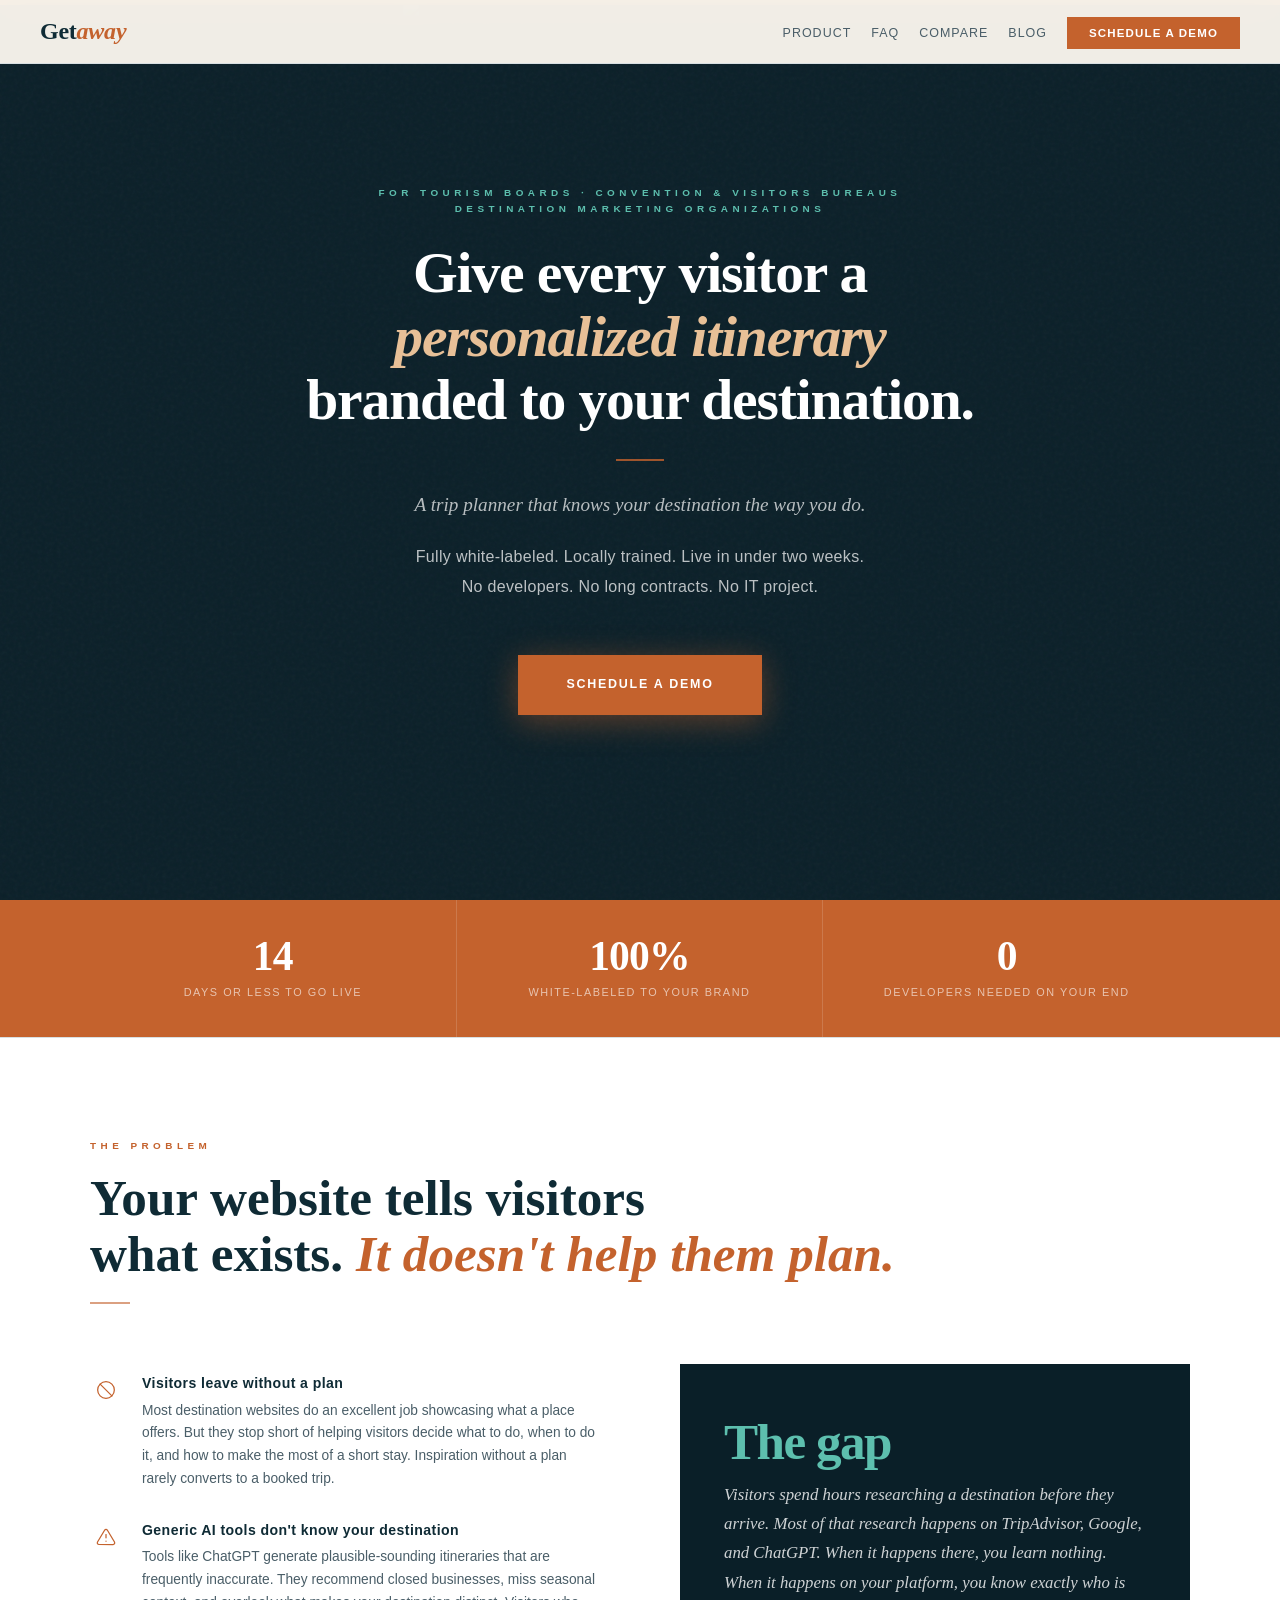
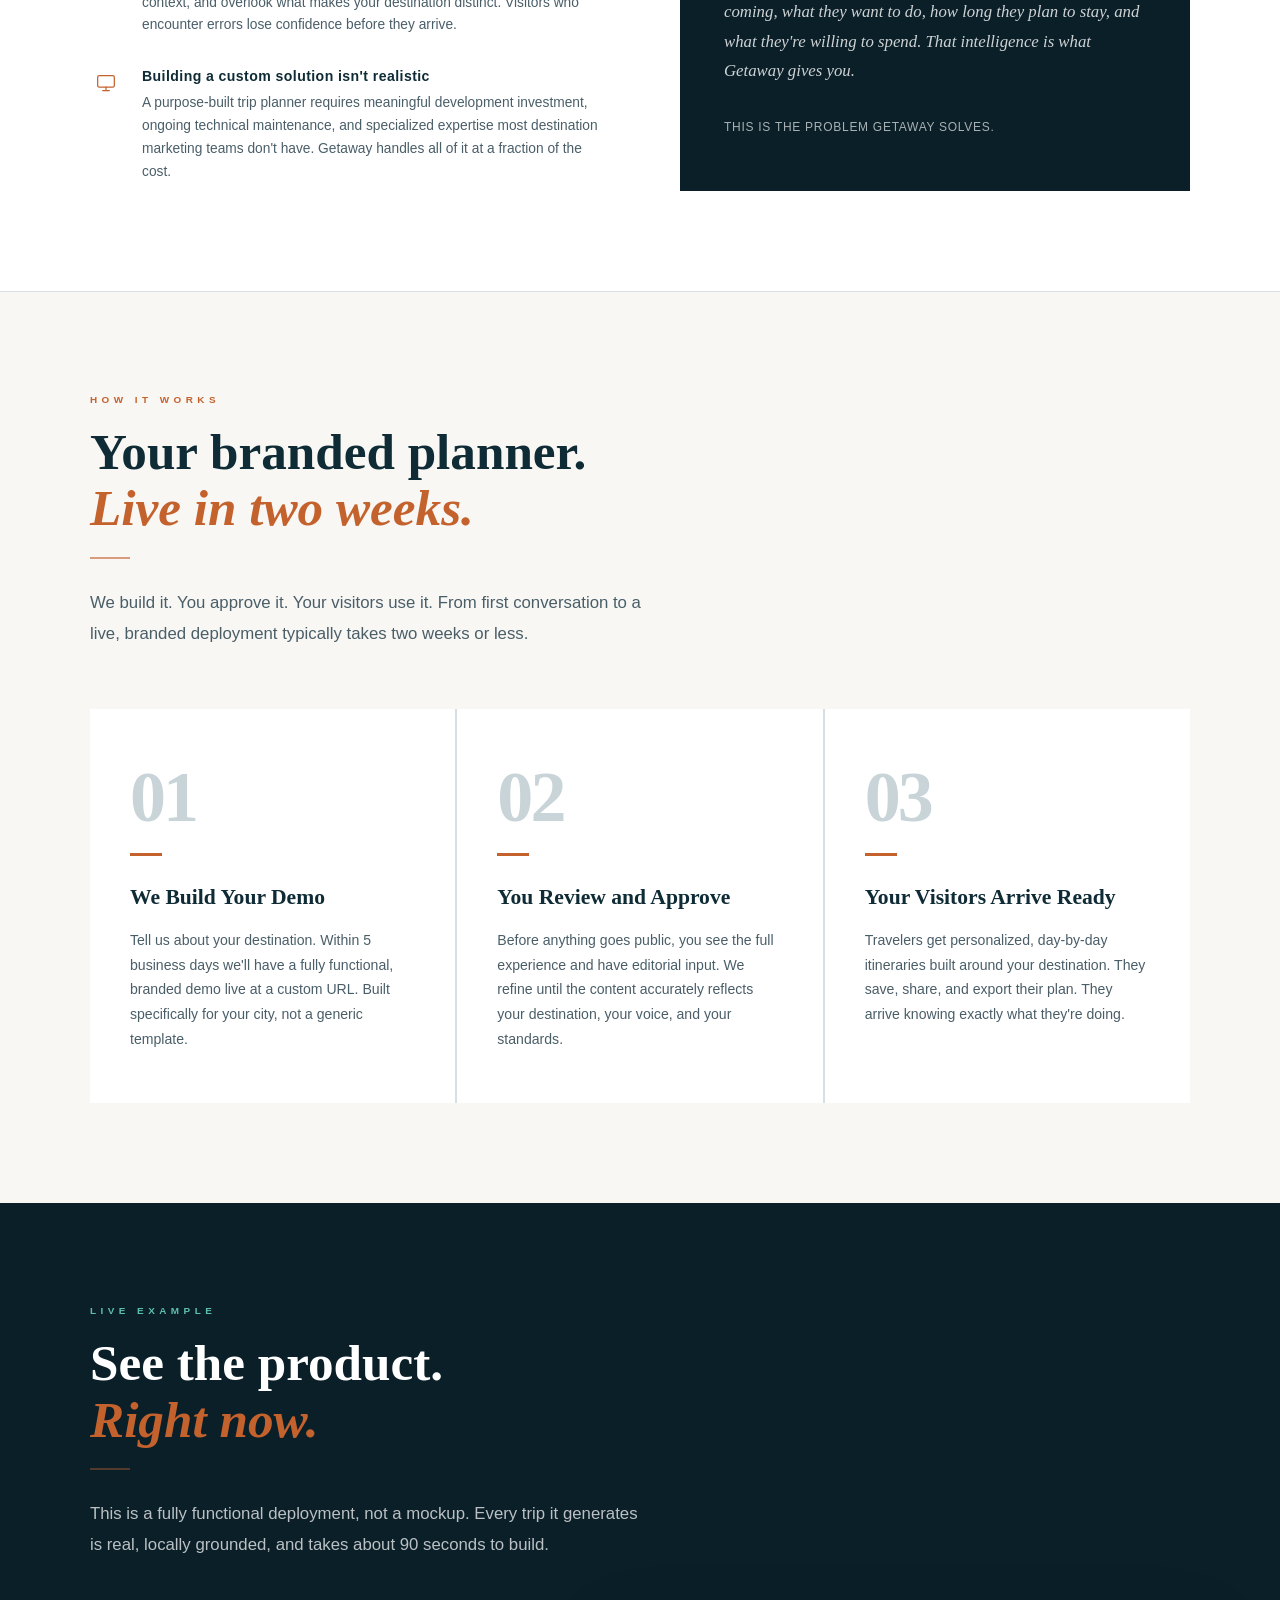
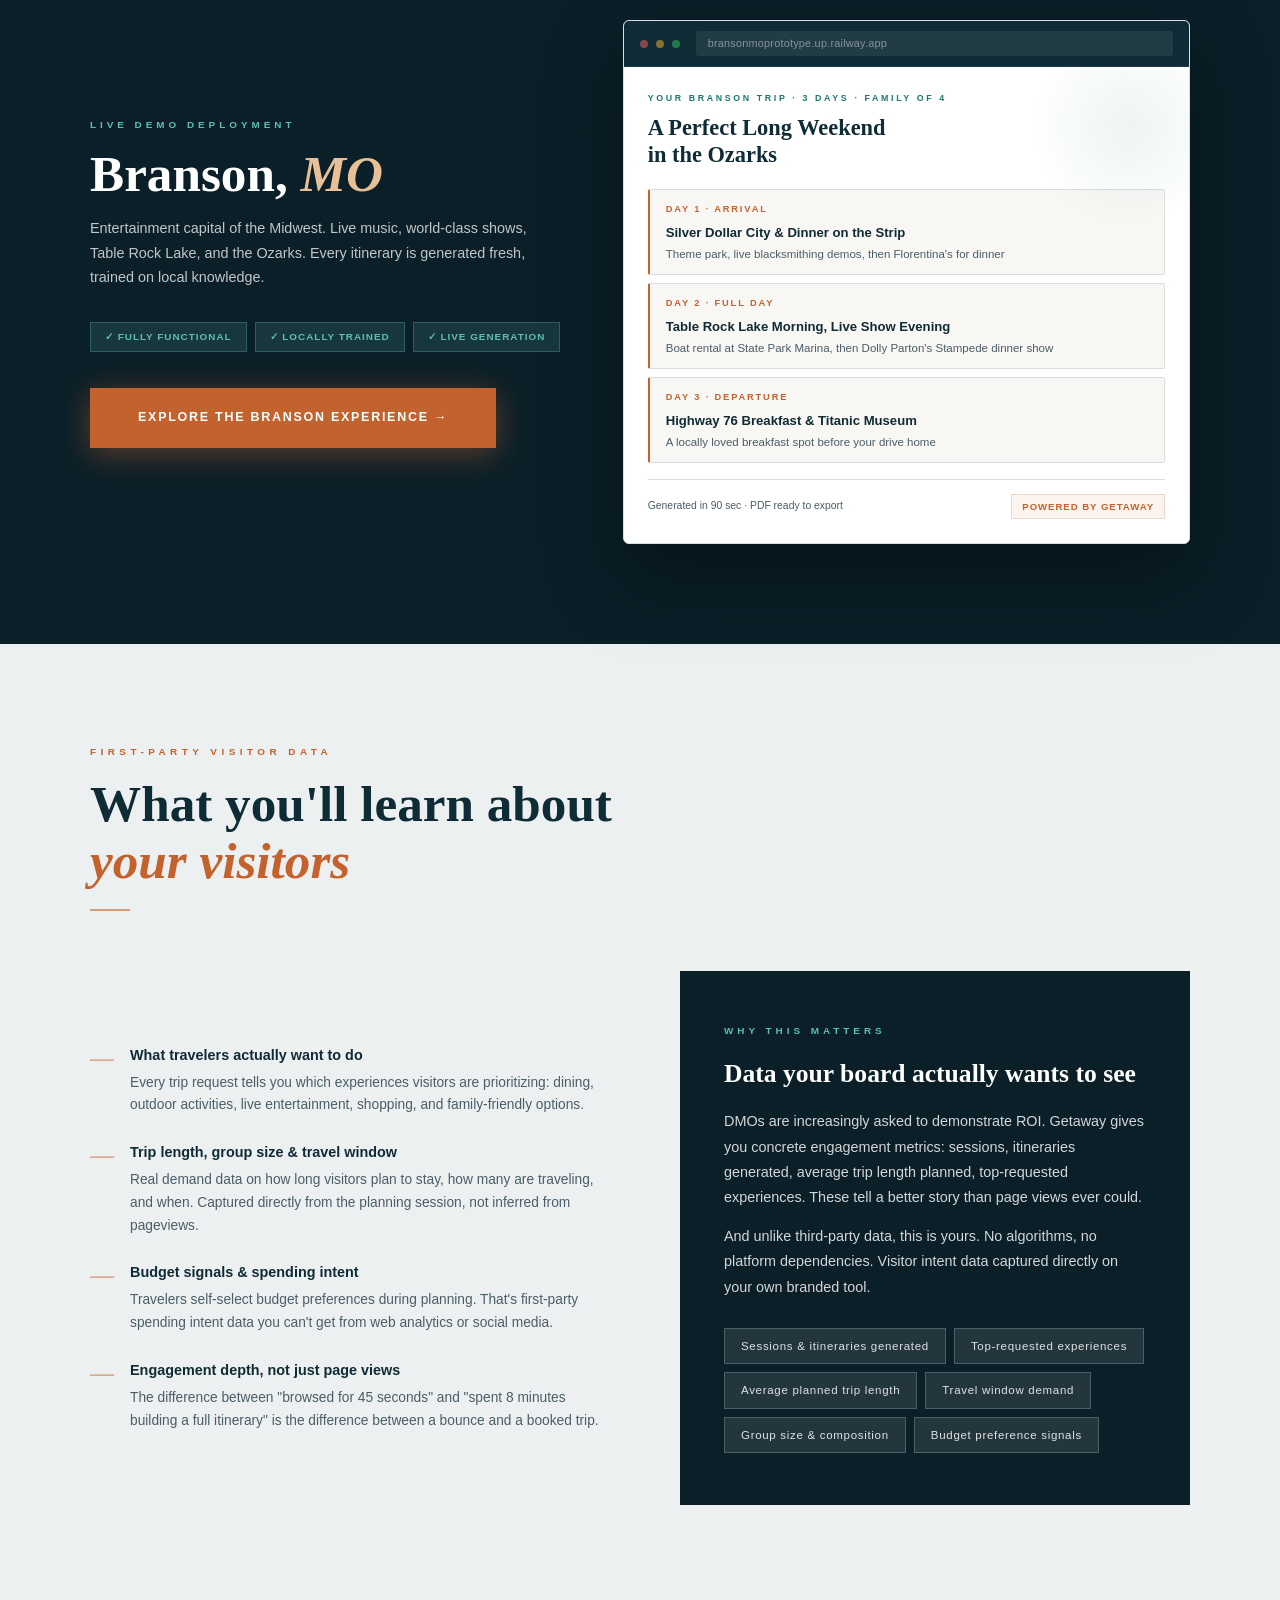
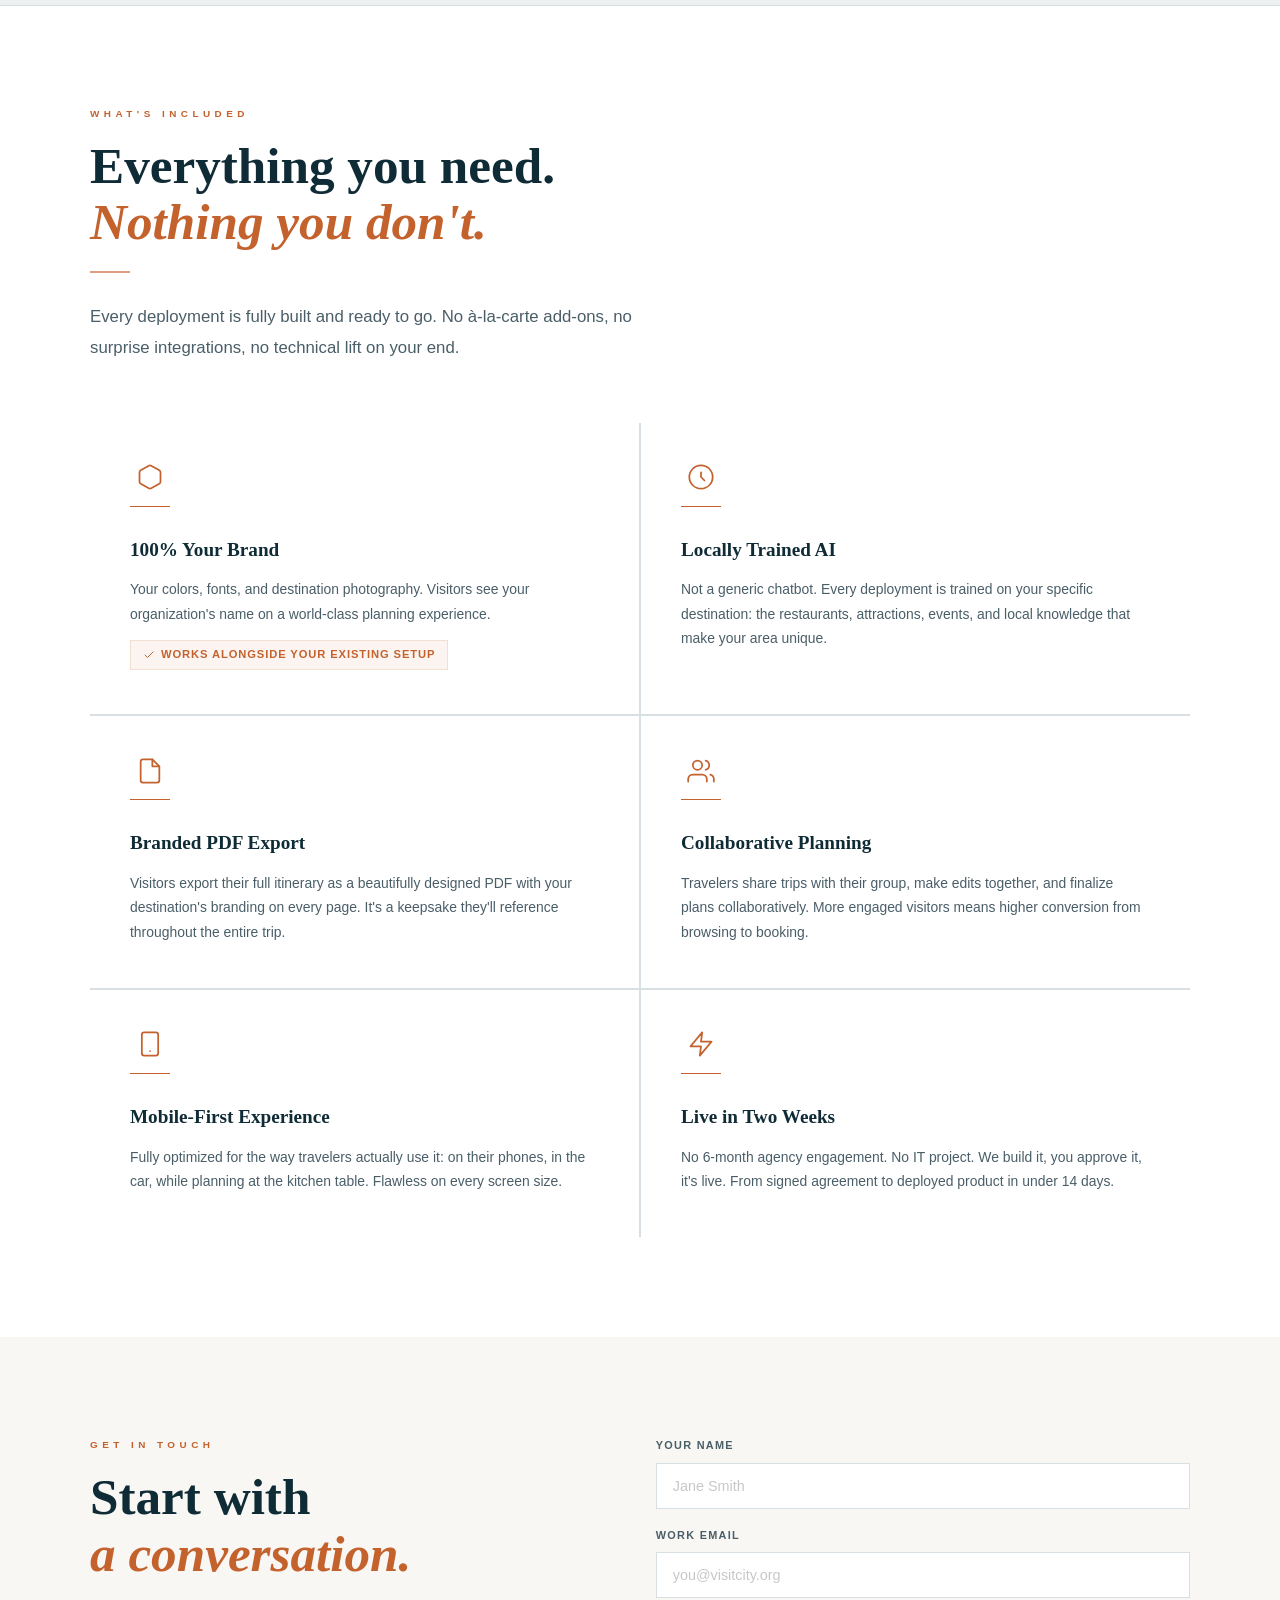
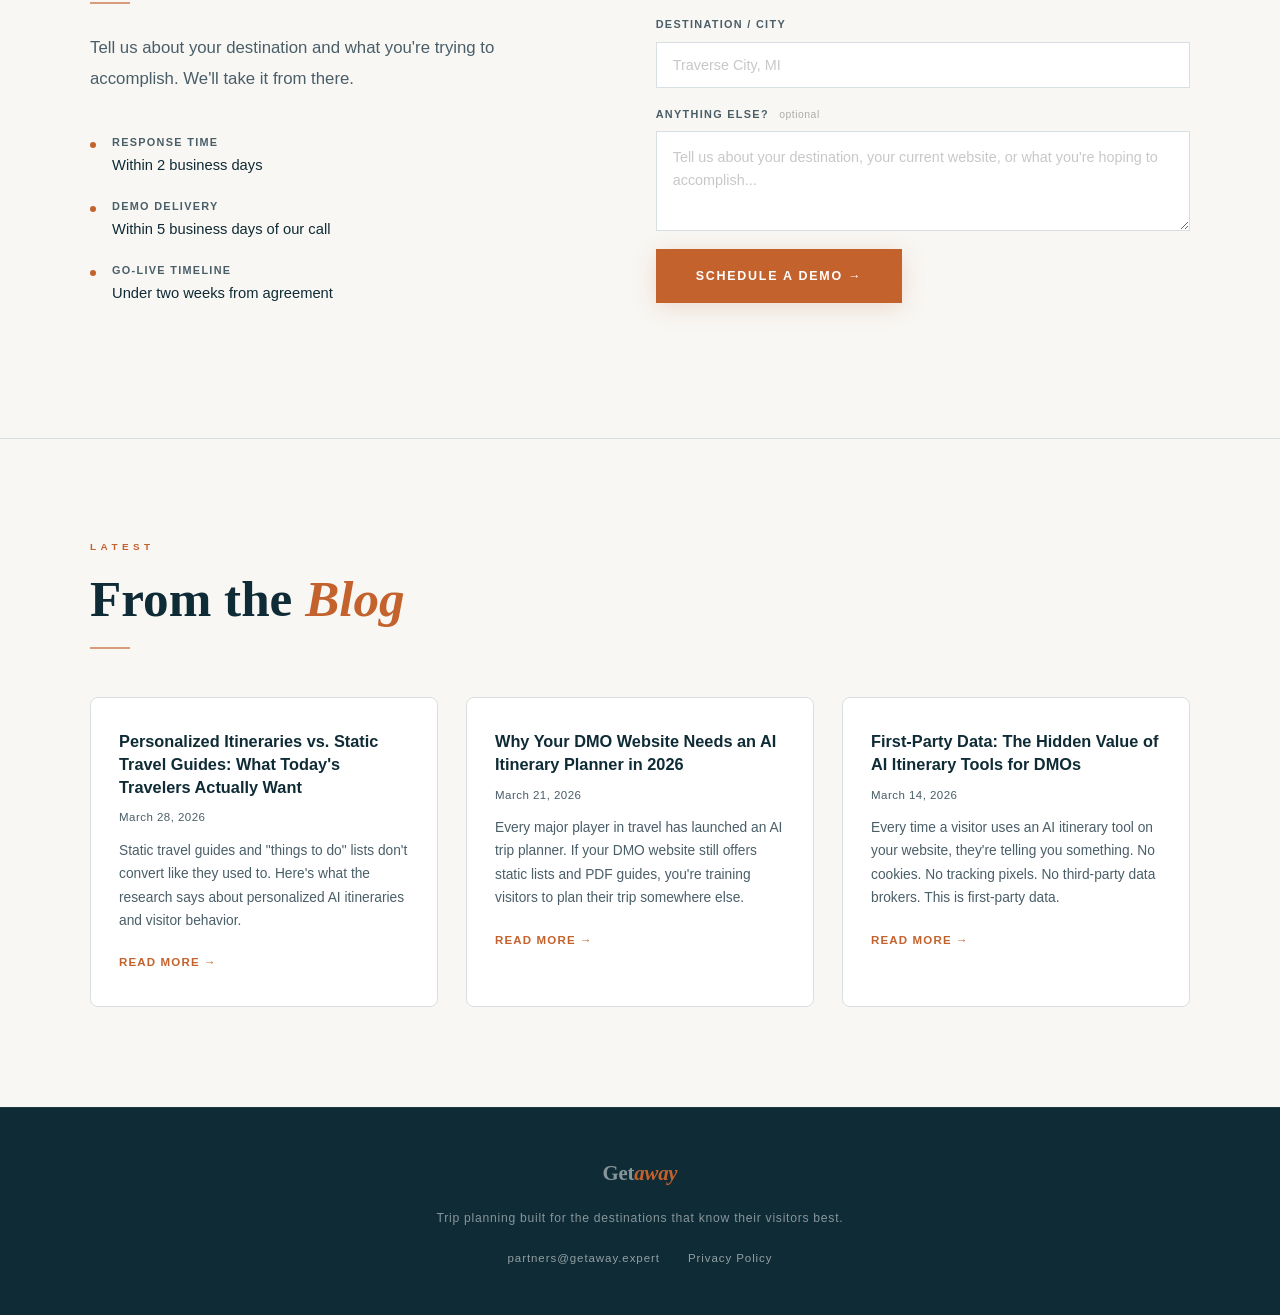
==== commit a0c856d8: "Remove How It Works and Live Demo from homepage nav These anchor links are redundant on the homepage" ====
--- a/index.html
+++ b/index.html
@@ -261,8 +261,6 @@
     <a href="/" class="nav-logo">Get<em>away</em></a>
     <ul class="nav-links">
       <li><a href="/white-label-ai-itinerary-builder">Product</a></li>
-      <li><a href="#how">How It Works</a></li>
-      <li><a href="#demo">Live Demo</a></li>
       <li><a href="/faq">FAQ</a></li>
       <li><a href="/compare">Compare</a></li>
       <li><a href="/blog">Blog</a></li>
@@ -276,8 +274,6 @@
   <!-- MOBILE MENU -->
   <div class="mobile-menu" id="mobileMenu">
     <a href="/white-label-ai-itinerary-builder" onclick="closeMobile()">Product</a>
-    <a href="#how" onclick="closeMobile()">How It Works</a>
-    <a href="#demo" onclick="closeMobile()">Live Demo</a>
     <a href="/faq" onclick="closeMobile()">FAQ</a>
     <a href="/compare" onclick="closeMobile()">Compare</a>
     <a href="/blog" onclick="closeMobile()">Blog</a>
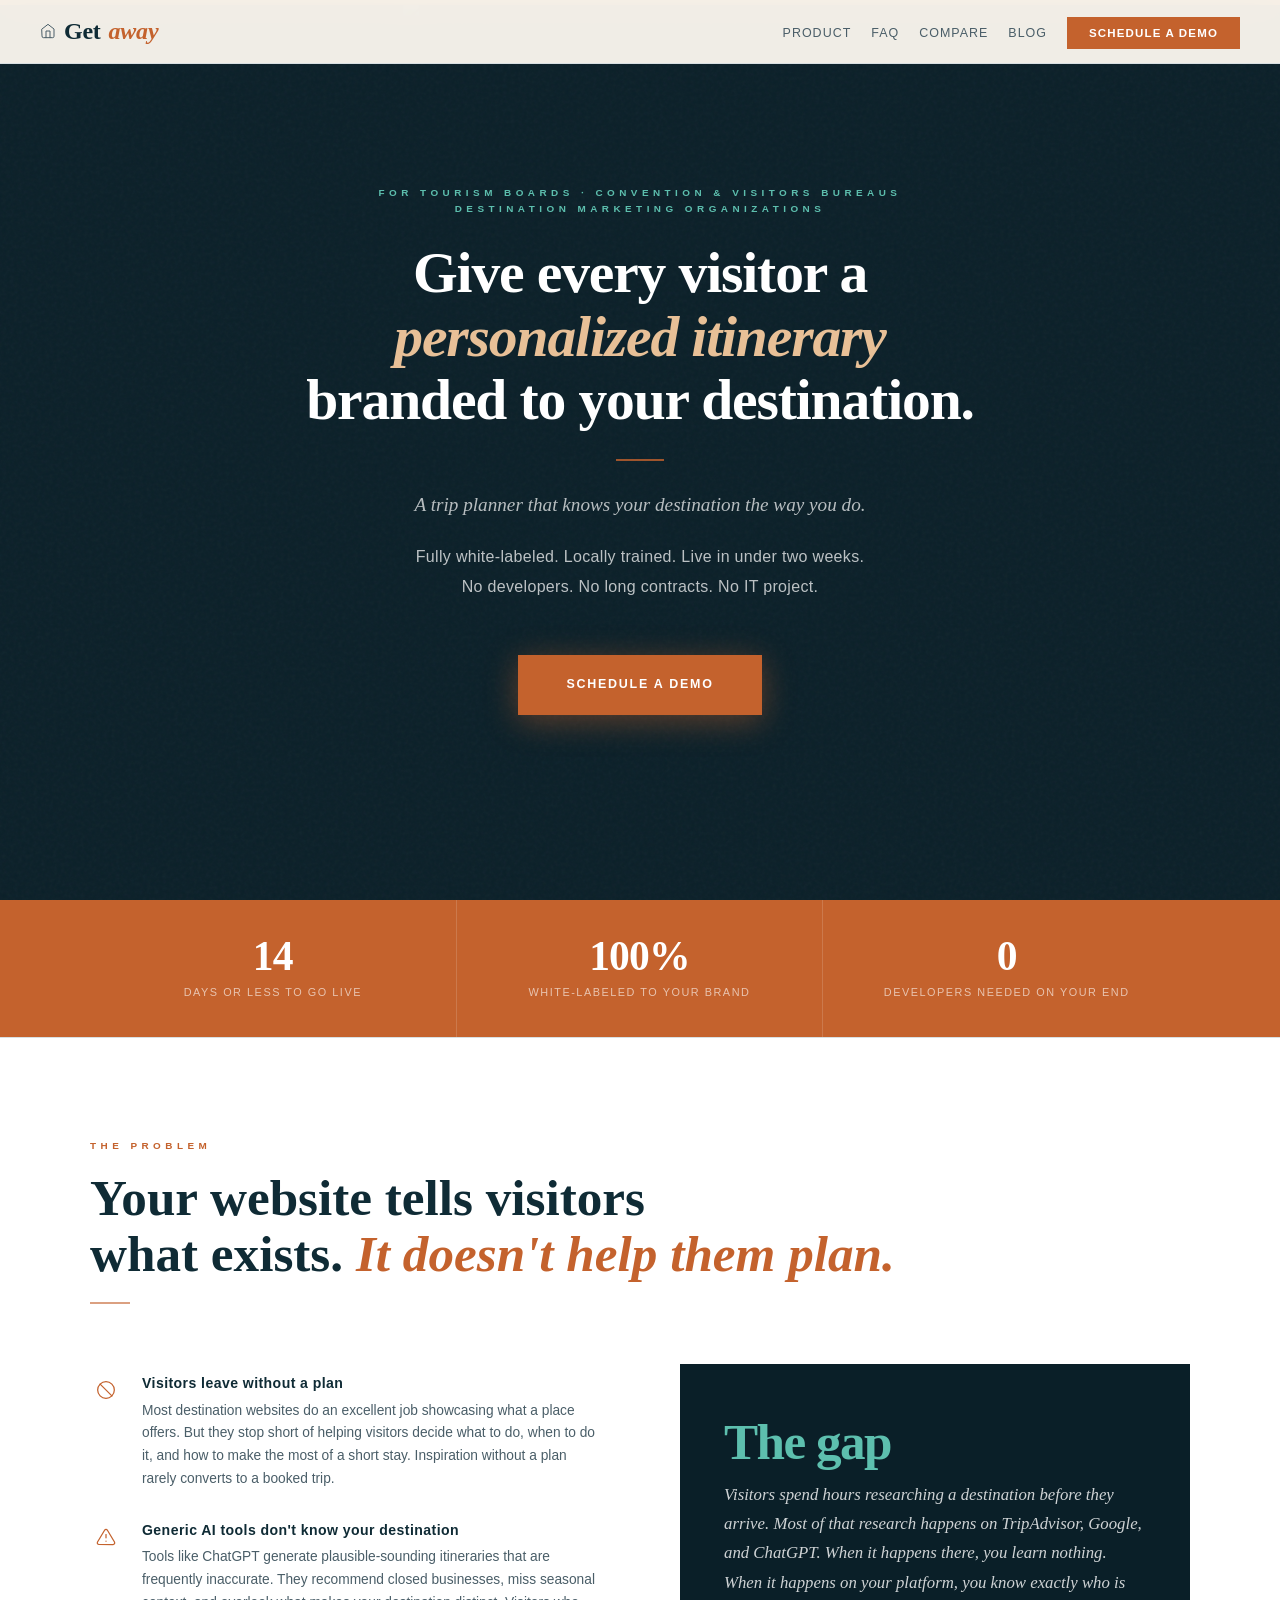
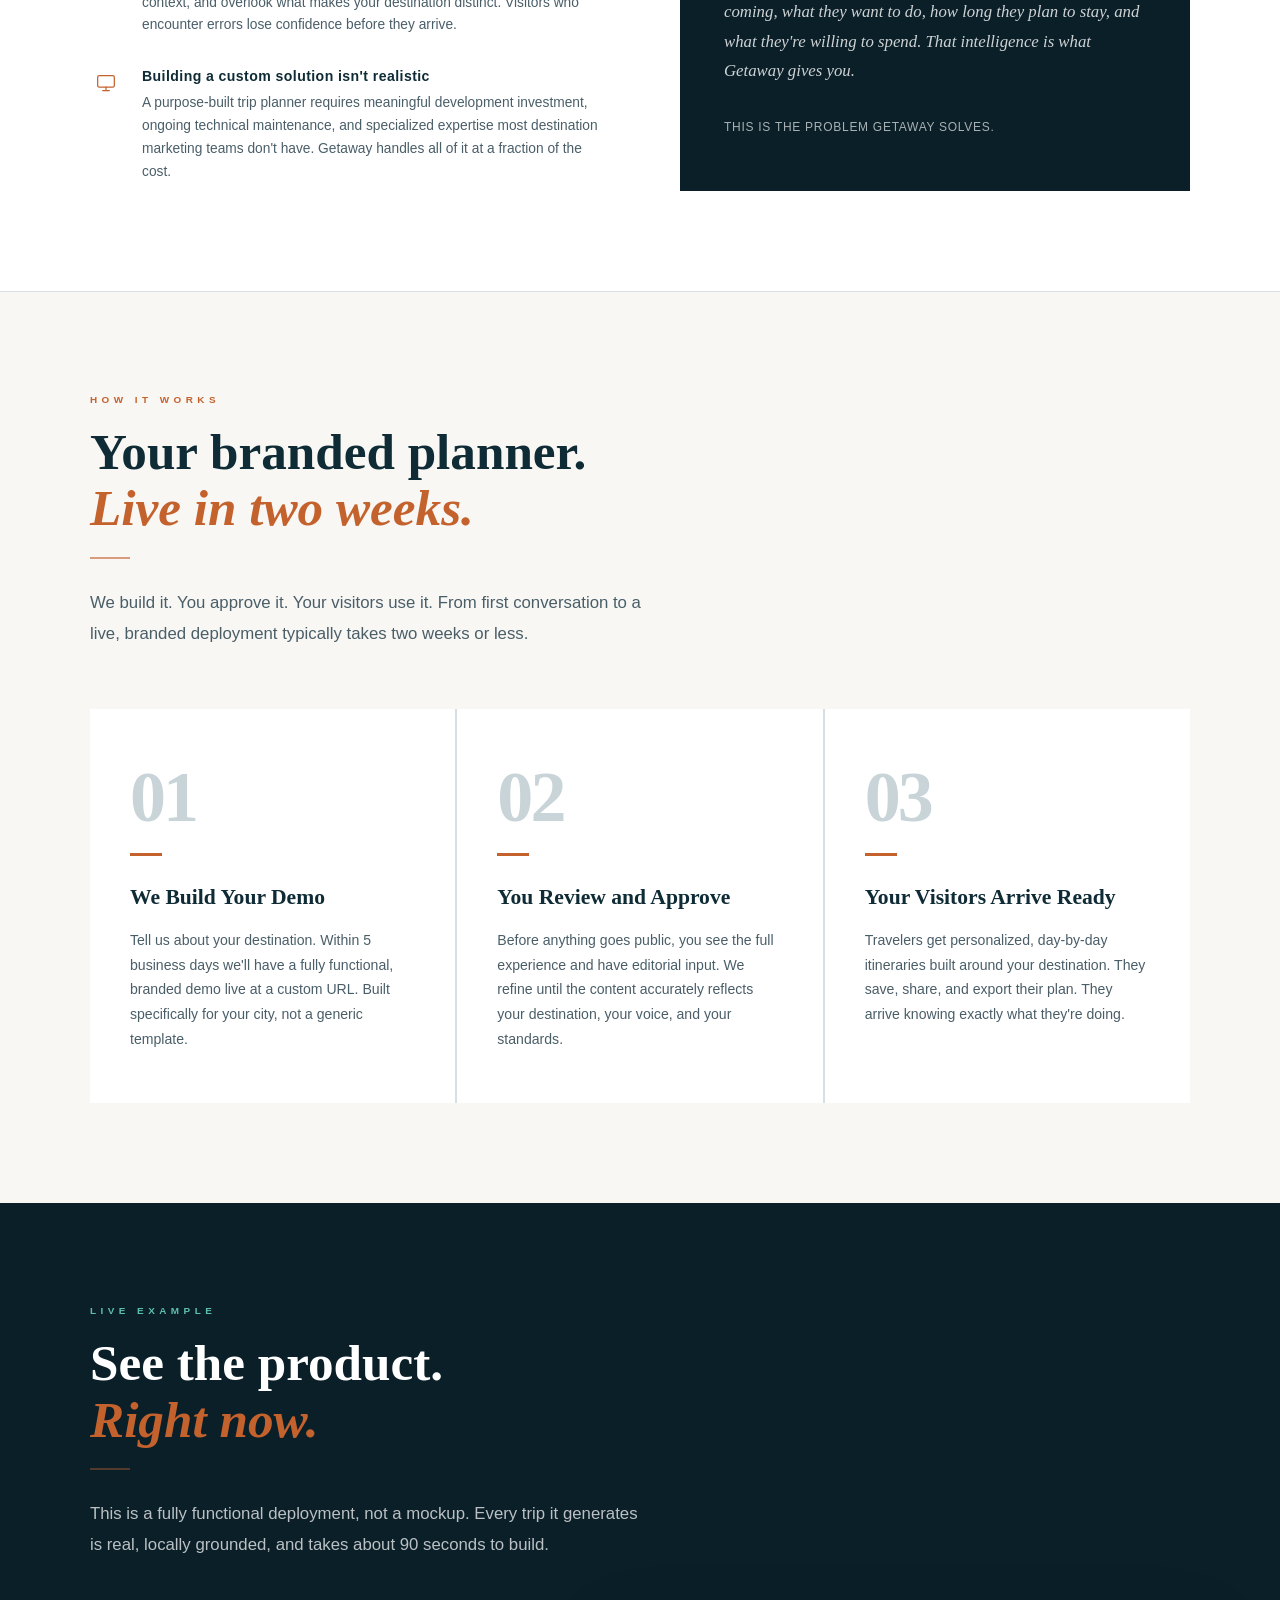
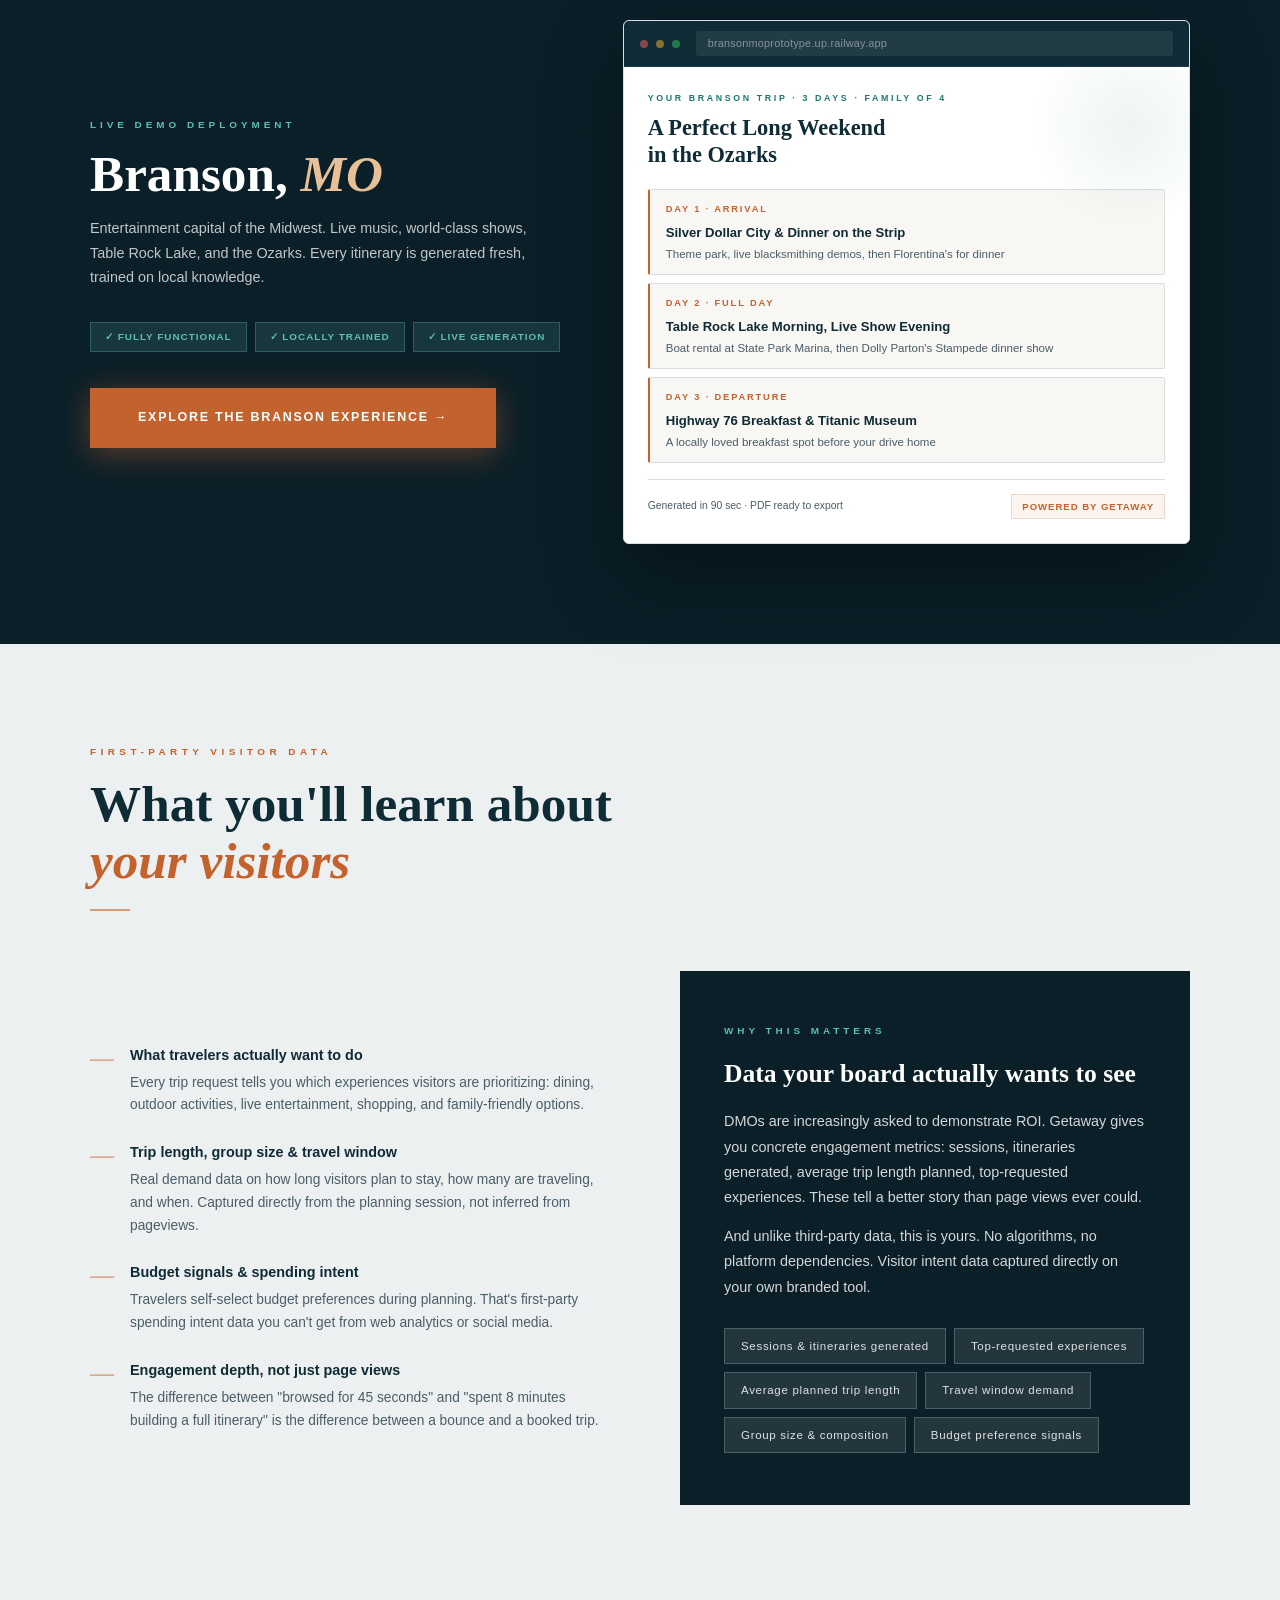
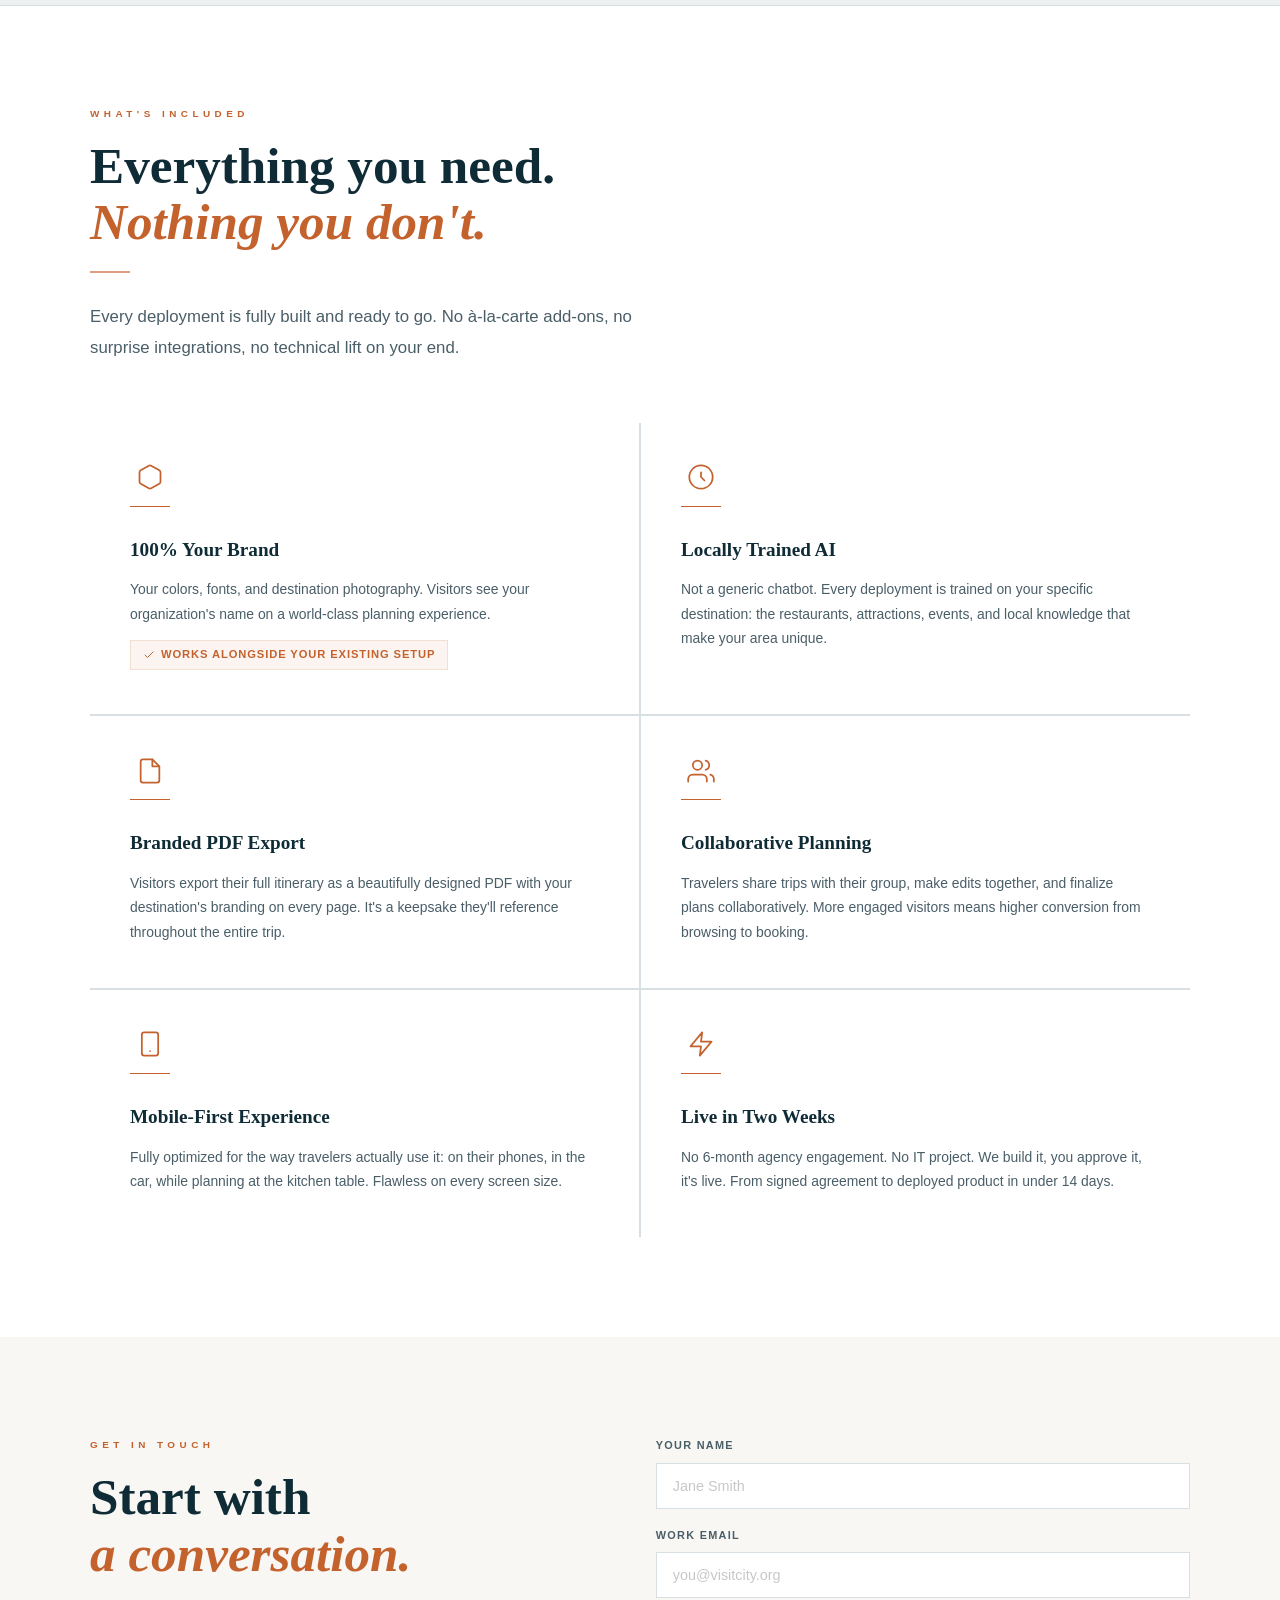
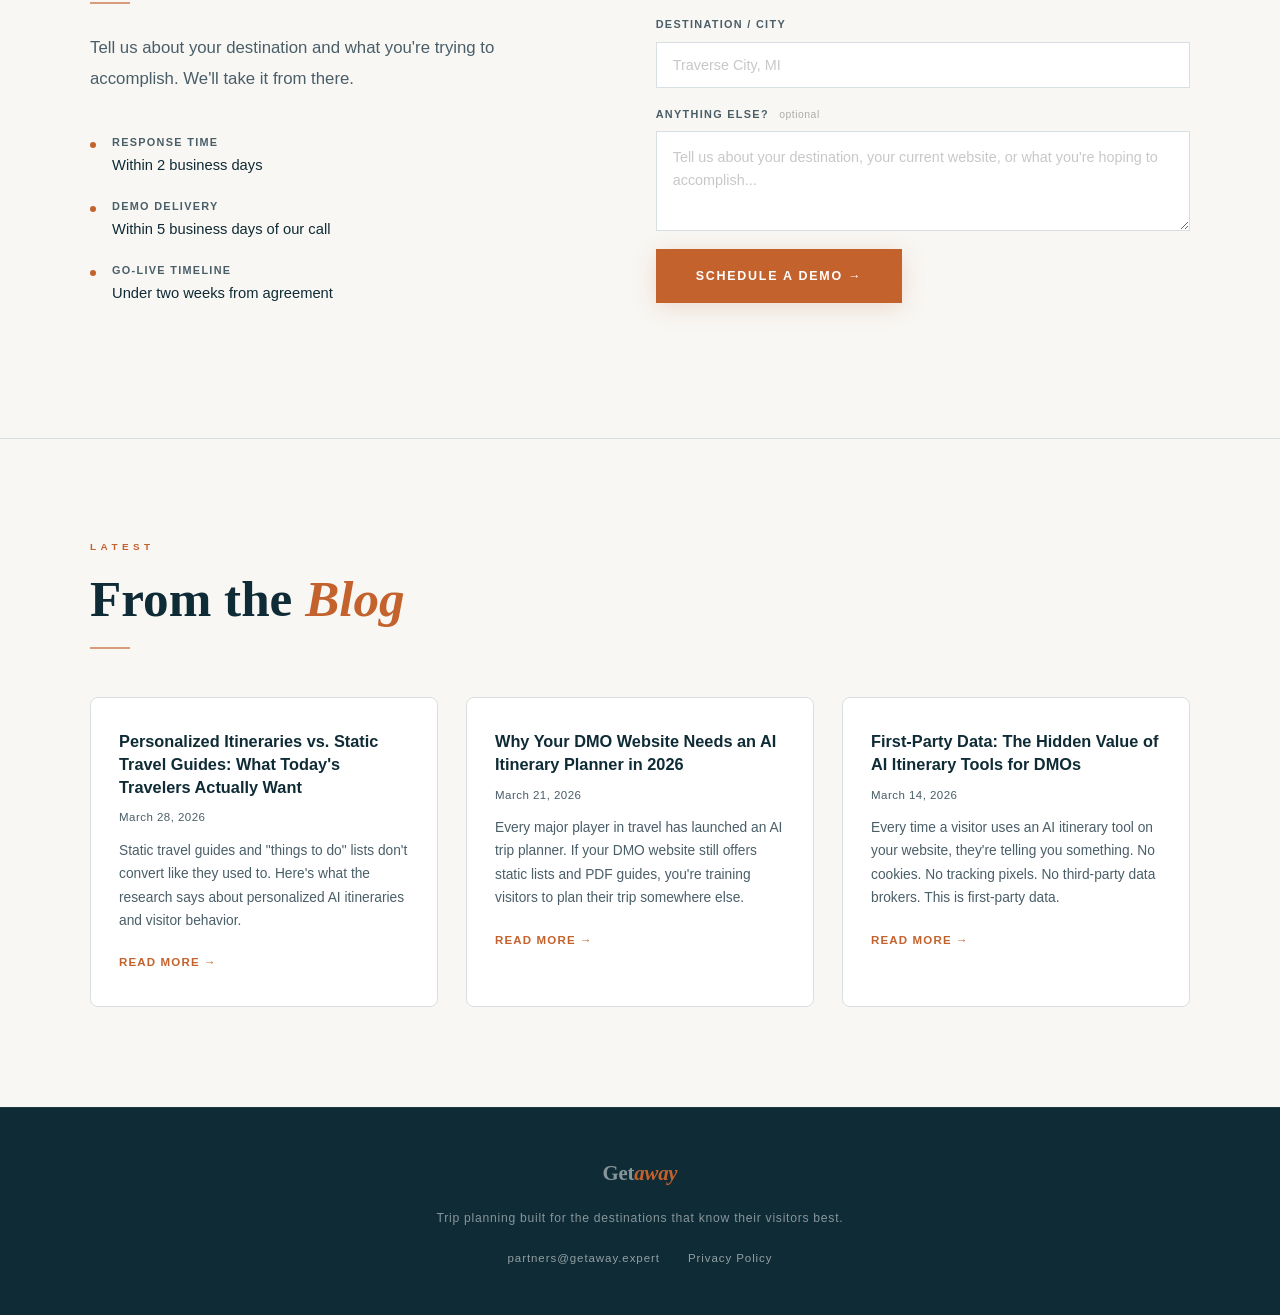
==== commit 97e963b4: "Add home icon next to logo in nav across all pages Small house icon in warm-gray that turns terra on" ====
--- a/index.html
+++ b/index.html
@@ -258,7 +258,7 @@
 
   <!-- NAV -->
   <nav class="site-nav">
-    <a href="/" class="nav-logo">Get<em>away</em></a>
+    <a href="/" class="nav-logo"><svg class="nav-home-icon" viewBox="0 0 24 24"><path d="M3 9l9-7 9 7v11a2 2 0 0 1-2 2H5a2 2 0 0 1-2-2z"/><polyline points="9 22 9 12 15 12 15 22"/></svg>Get<em>away</em></a>
     <ul class="nav-links">
       <li><a href="/white-label-ai-itinerary-builder">Product</a></li>
       <li><a href="/faq">FAQ</a></li>
--- a/styles.css
+++ b/styles.css
@@ -35,8 +35,10 @@
   padding: 0 40px; height: 64px;
   display: flex; align-items: center; justify-content: space-between;
 }
-.nav-logo { font-family: var(--font-playfair); font-size: 1.5rem; font-weight: 700; color: var(--ink); text-decoration: none; letter-spacing: -0.01em; flex-shrink: 0; }
+.nav-logo { font-family: var(--font-playfair); font-size: 1.5rem; font-weight: 700; color: var(--ink); text-decoration: none; letter-spacing: -0.01em; flex-shrink: 0; display: flex; align-items: center; gap: 8px; }
 .nav-logo em { color: var(--terra); font-style: italic; }
+.nav-home-icon { width: 16px; height: 16px; stroke: var(--warm-gray); fill: none; stroke-width: 1.5; stroke-linecap: round; stroke-linejoin: round; flex-shrink: 0; transition: stroke 0.2s; }
+.nav-logo:hover .nav-home-icon { stroke: var(--terra); }
 .nav-links { display: flex; align-items: center; gap: 20px; list-style: none; }
 .nav-links a { font-size: 0.78rem; font-weight: 500; letter-spacing: 0.08em; text-transform: uppercase; color: var(--warm-gray); text-decoration: none; transition: color 0.2s; }
 .nav-links a:hover { color: var(--terra); }
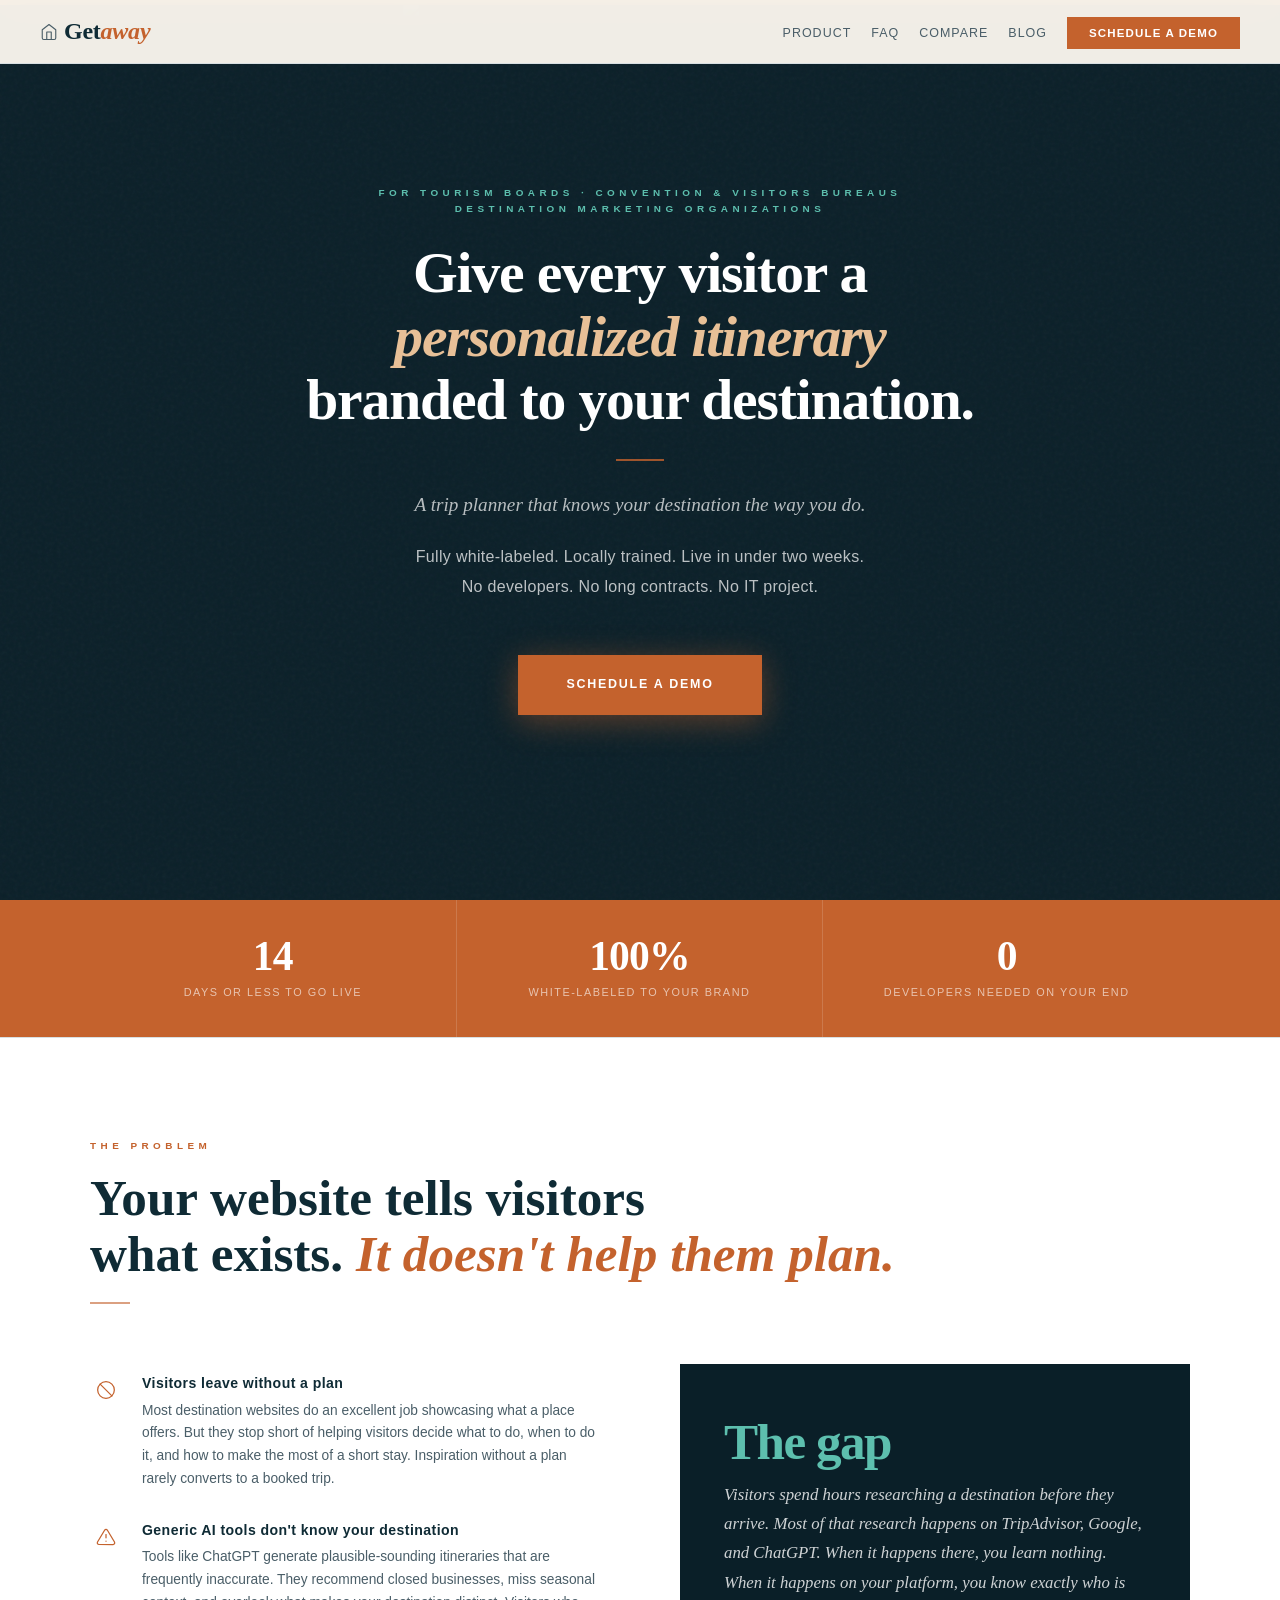
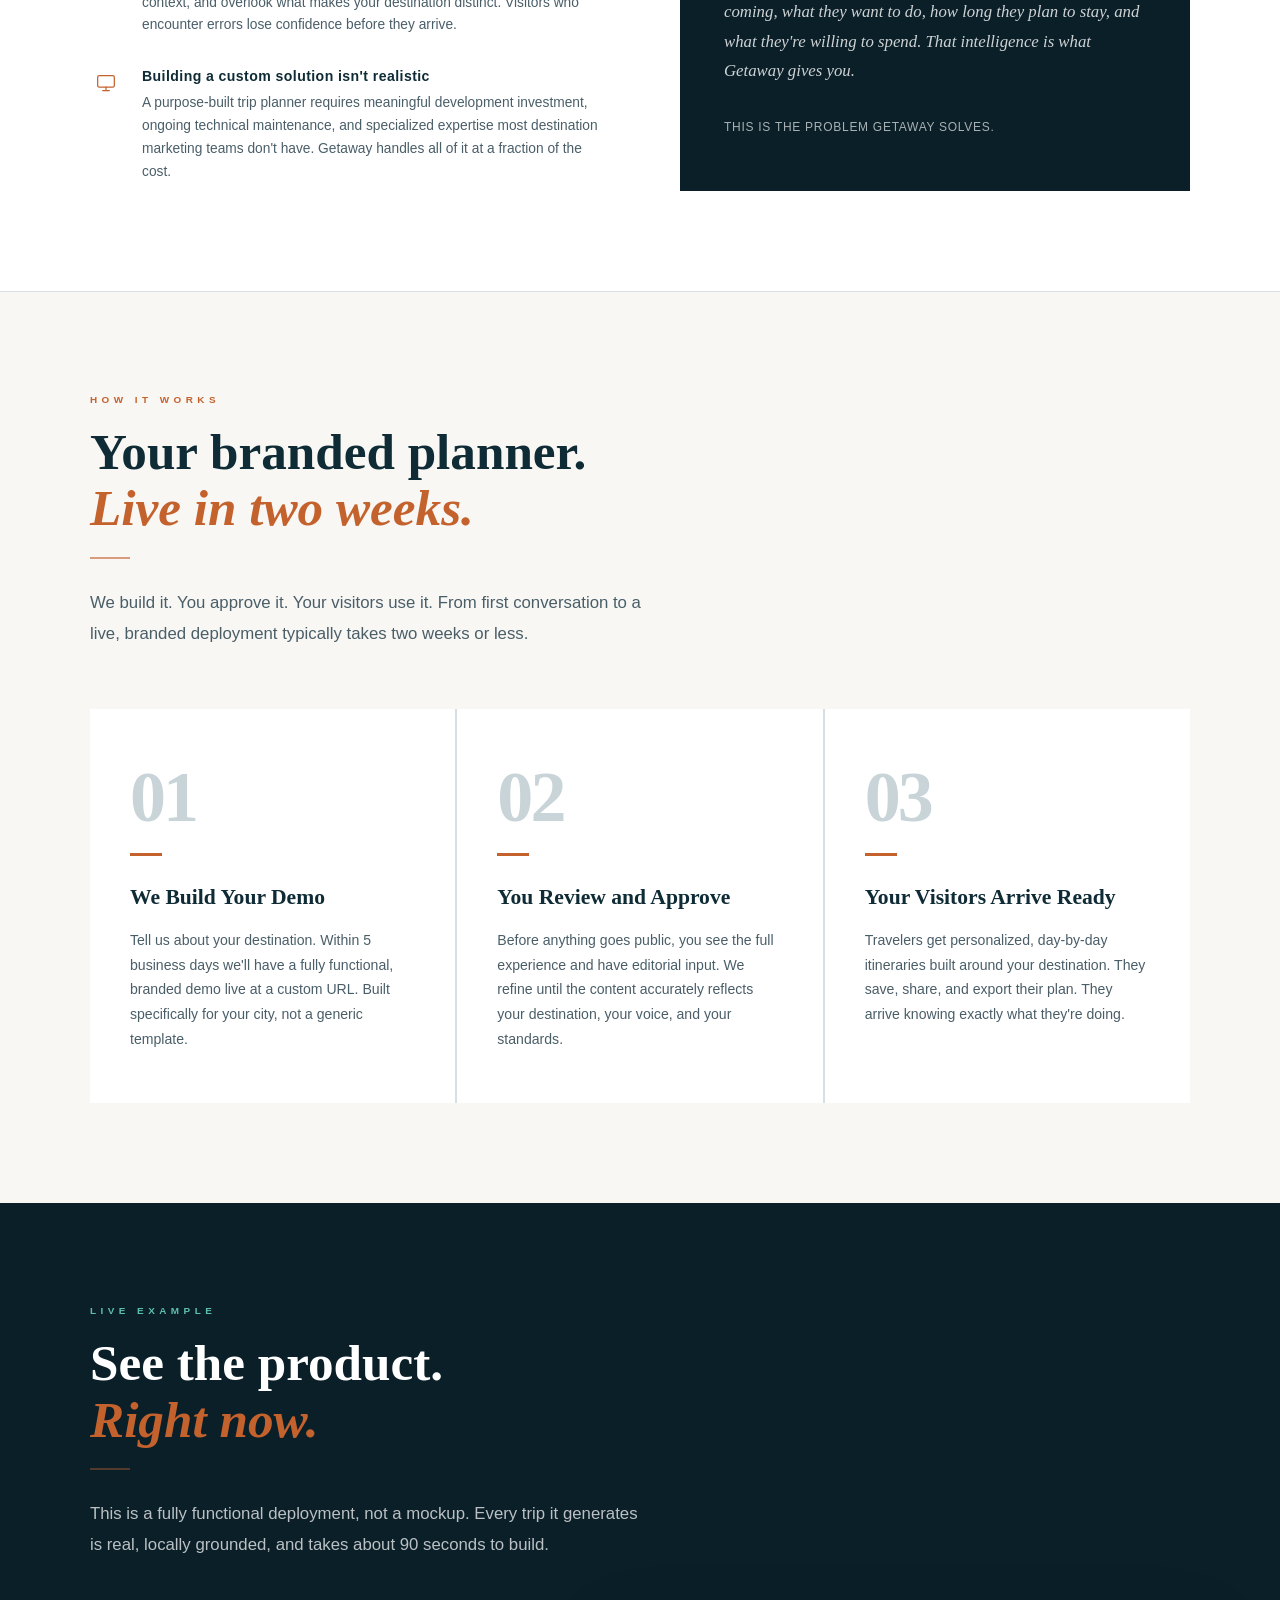
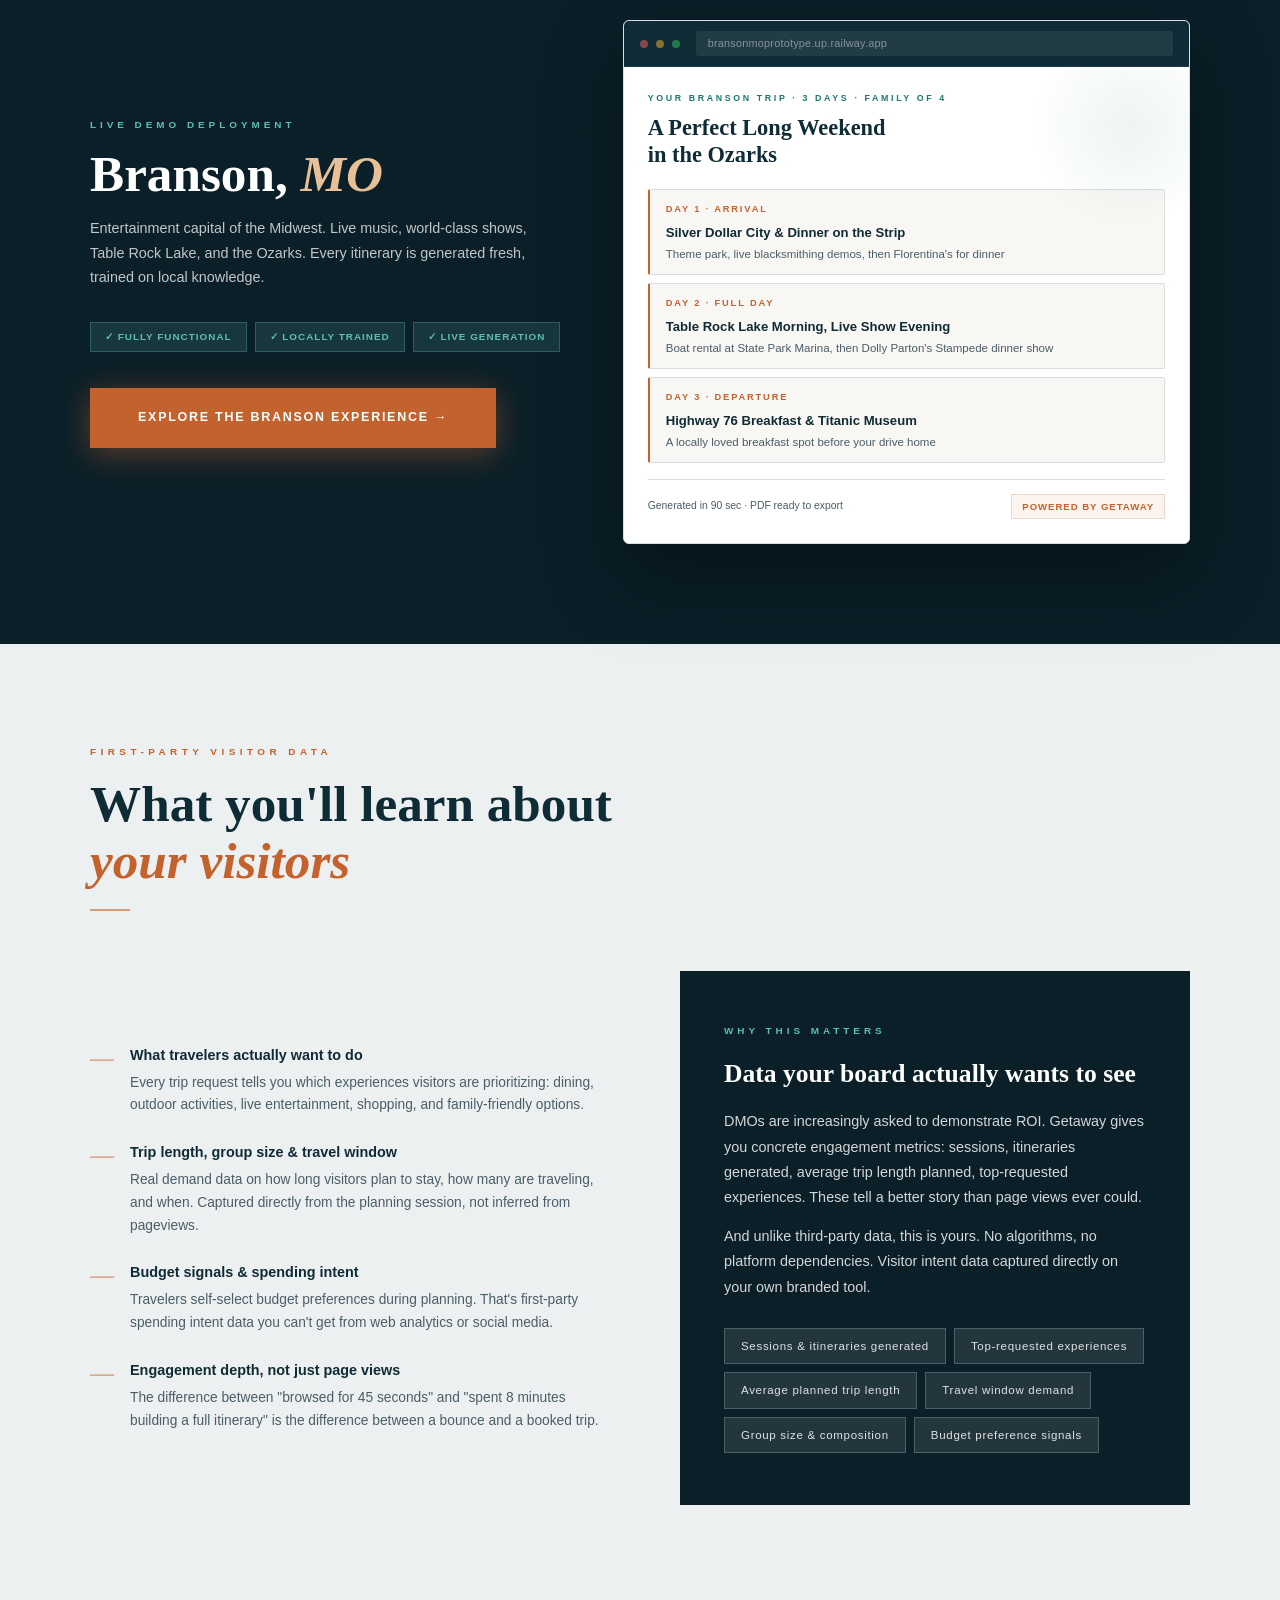
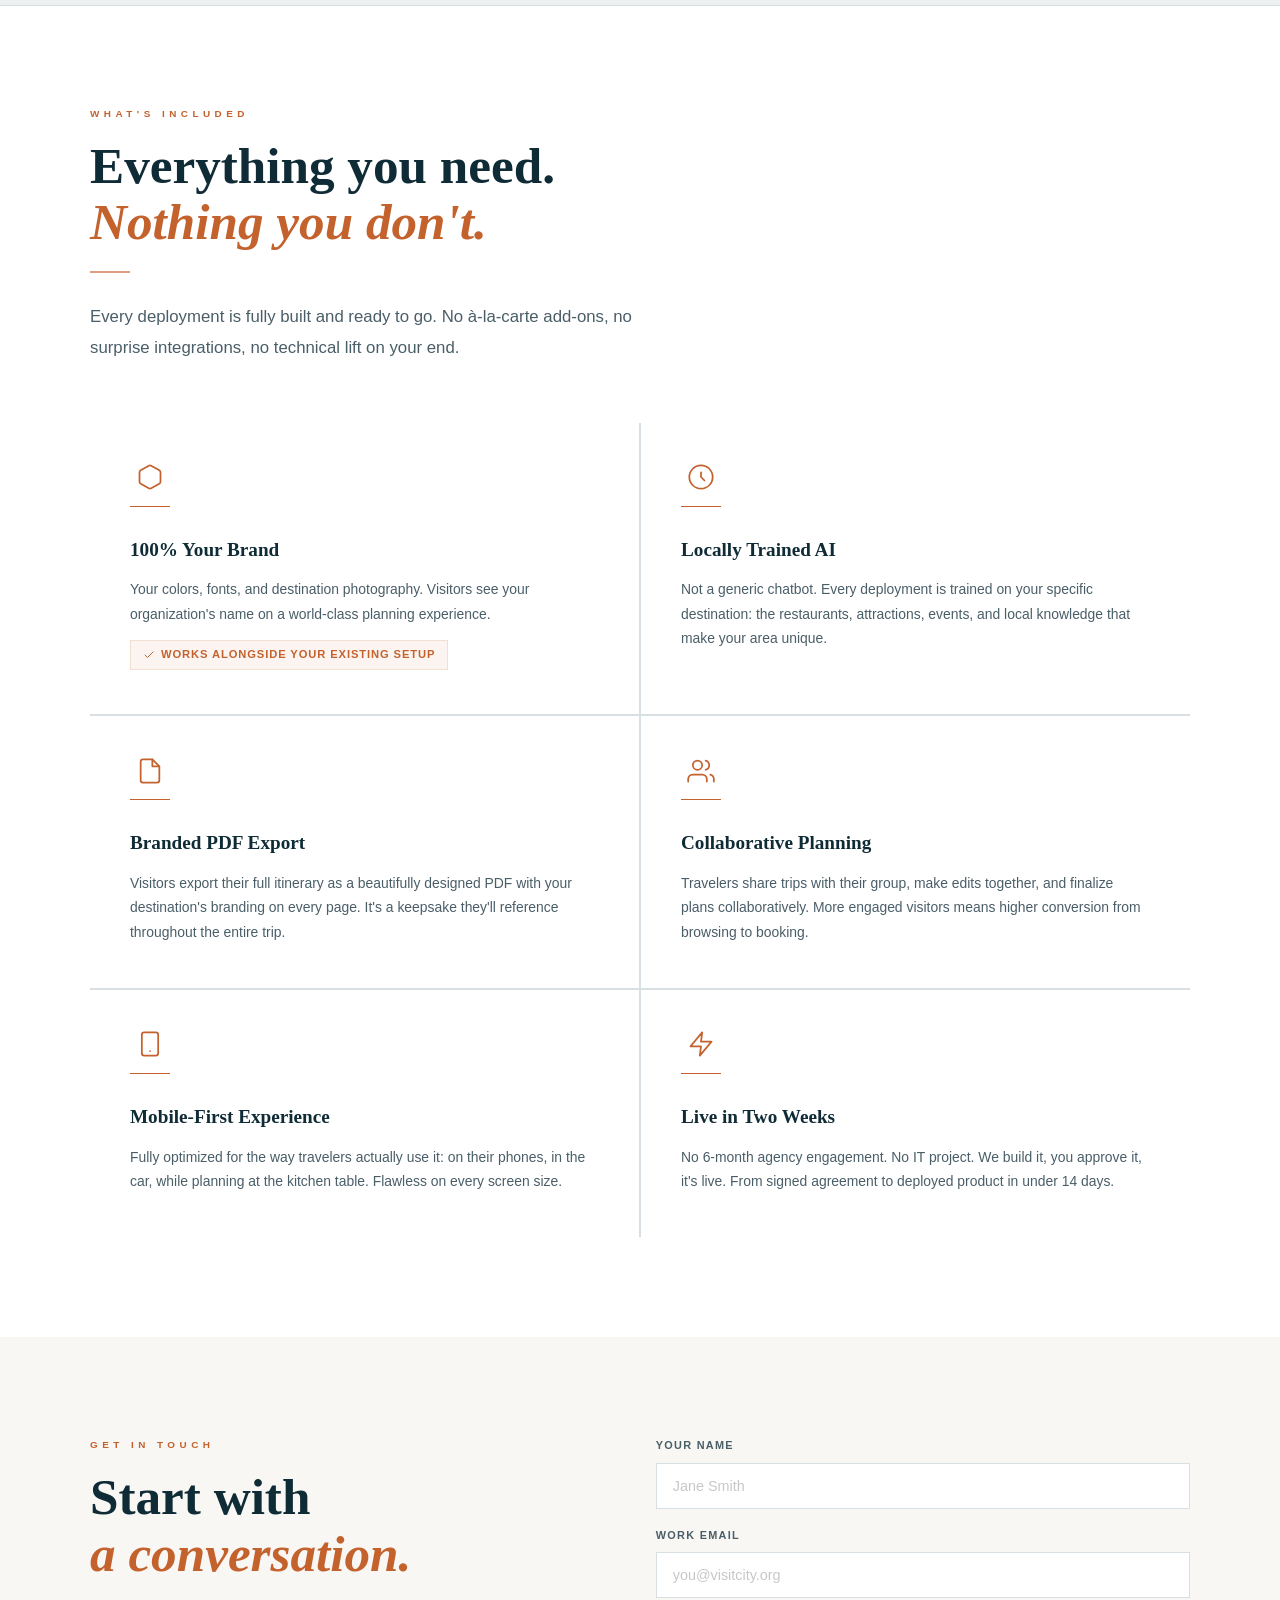
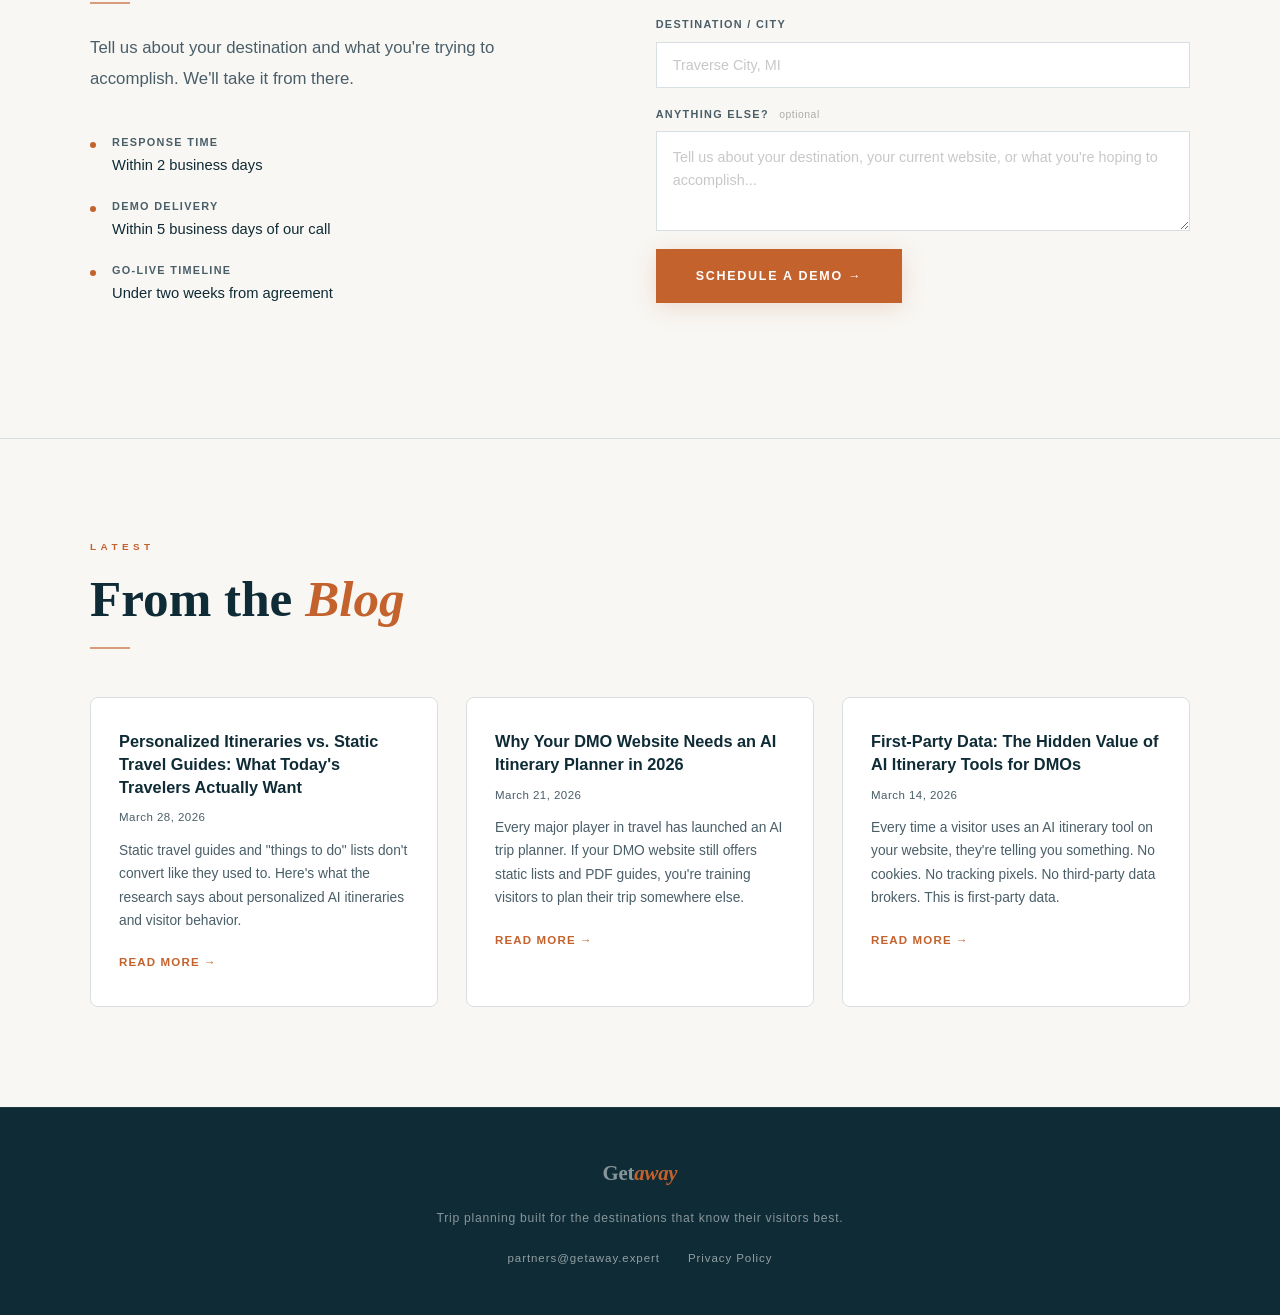
==== commit c9d20a1f: "Add Plausible Analytics tracking to all pages Co-Authored-By: Claude Opus 4.6 (1M context) <noreply@" ====
--- a/index.html
+++ b/index.html
@@ -3,6 +3,12 @@
 <head>
   <meta charset="UTF-8" />
   <meta name="viewport" content="width=device-width, initial-scale=1.0" />
+  <!-- Privacy-friendly analytics by Plausible -->
+  <script async src="https://plausible.io/js/pa-X74QWpJkRjJuQGpa_IUYJ.js"></script>
+  <script>
+    window.plausible=window.plausible||function(){(plausible.q=plausible.q||[]).push(arguments)},plausible.init=plausible.init||function(i){plausible.o=i||{}};
+    plausible.init()
+  </script>
 
   <title>Getaway | AI Trip Planning for Tourism Boards, CVBs & DMOs</title>
   <meta name="description" content="Getaway is a white-label AI trip planning tool built for tourism boards, CVBs, and destination marketing organizations. Give every visitor a personalized itinerary — branded to your destination, live in under two weeks." />
--- a/styles.css
+++ b/styles.css
@@ -35,9 +35,9 @@
   padding: 0 40px; height: 64px;
   display: flex; align-items: center; justify-content: space-between;
 }
-.nav-logo { font-family: var(--font-playfair); font-size: 1.5rem; font-weight: 700; color: var(--ink); text-decoration: none; letter-spacing: -0.01em; flex-shrink: 0; display: flex; align-items: center; gap: 8px; }
+.nav-logo { font-family: var(--font-playfair); font-size: 1.5rem; font-weight: 700; color: var(--ink); text-decoration: none; letter-spacing: -0.01em; flex-shrink: 0; }
 .nav-logo em { color: var(--terra); font-style: italic; }
-.nav-home-icon { width: 16px; height: 16px; stroke: var(--warm-gray); fill: none; stroke-width: 1.5; stroke-linecap: round; stroke-linejoin: round; flex-shrink: 0; transition: stroke 0.2s; }
+.nav-home-icon { width: 18px; height: 18px; margin-right: 6px; vertical-align: -2px; stroke: var(--warm-gray); fill: none; stroke-width: 1.5; stroke-linecap: round; stroke-linejoin: round; transition: stroke 0.2s; }
 .nav-logo:hover .nav-home-icon { stroke: var(--terra); }
 .nav-links { display: flex; align-items: center; gap: 20px; list-style: none; }
 .nav-links a { font-size: 0.78rem; font-weight: 500; letter-spacing: 0.08em; text-transform: uppercase; color: var(--warm-gray); text-decoration: none; transition: color 0.2s; }
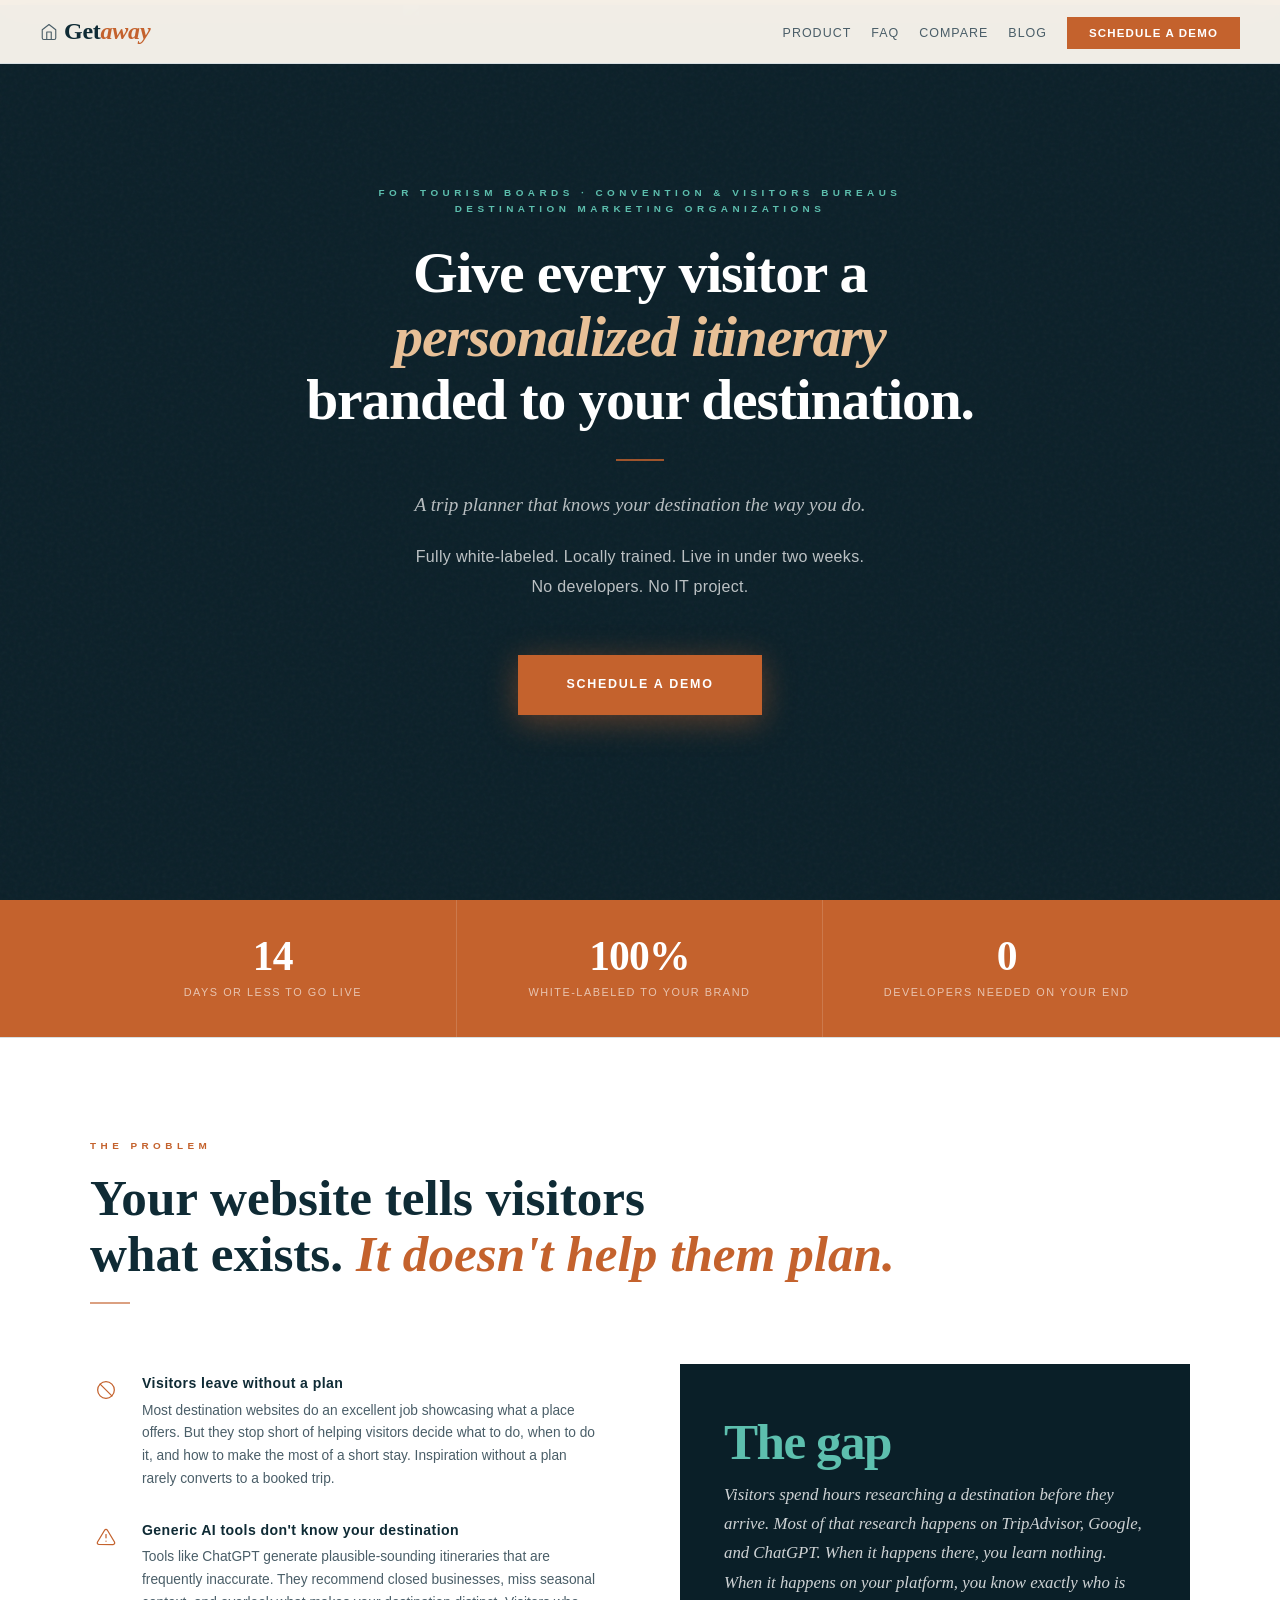
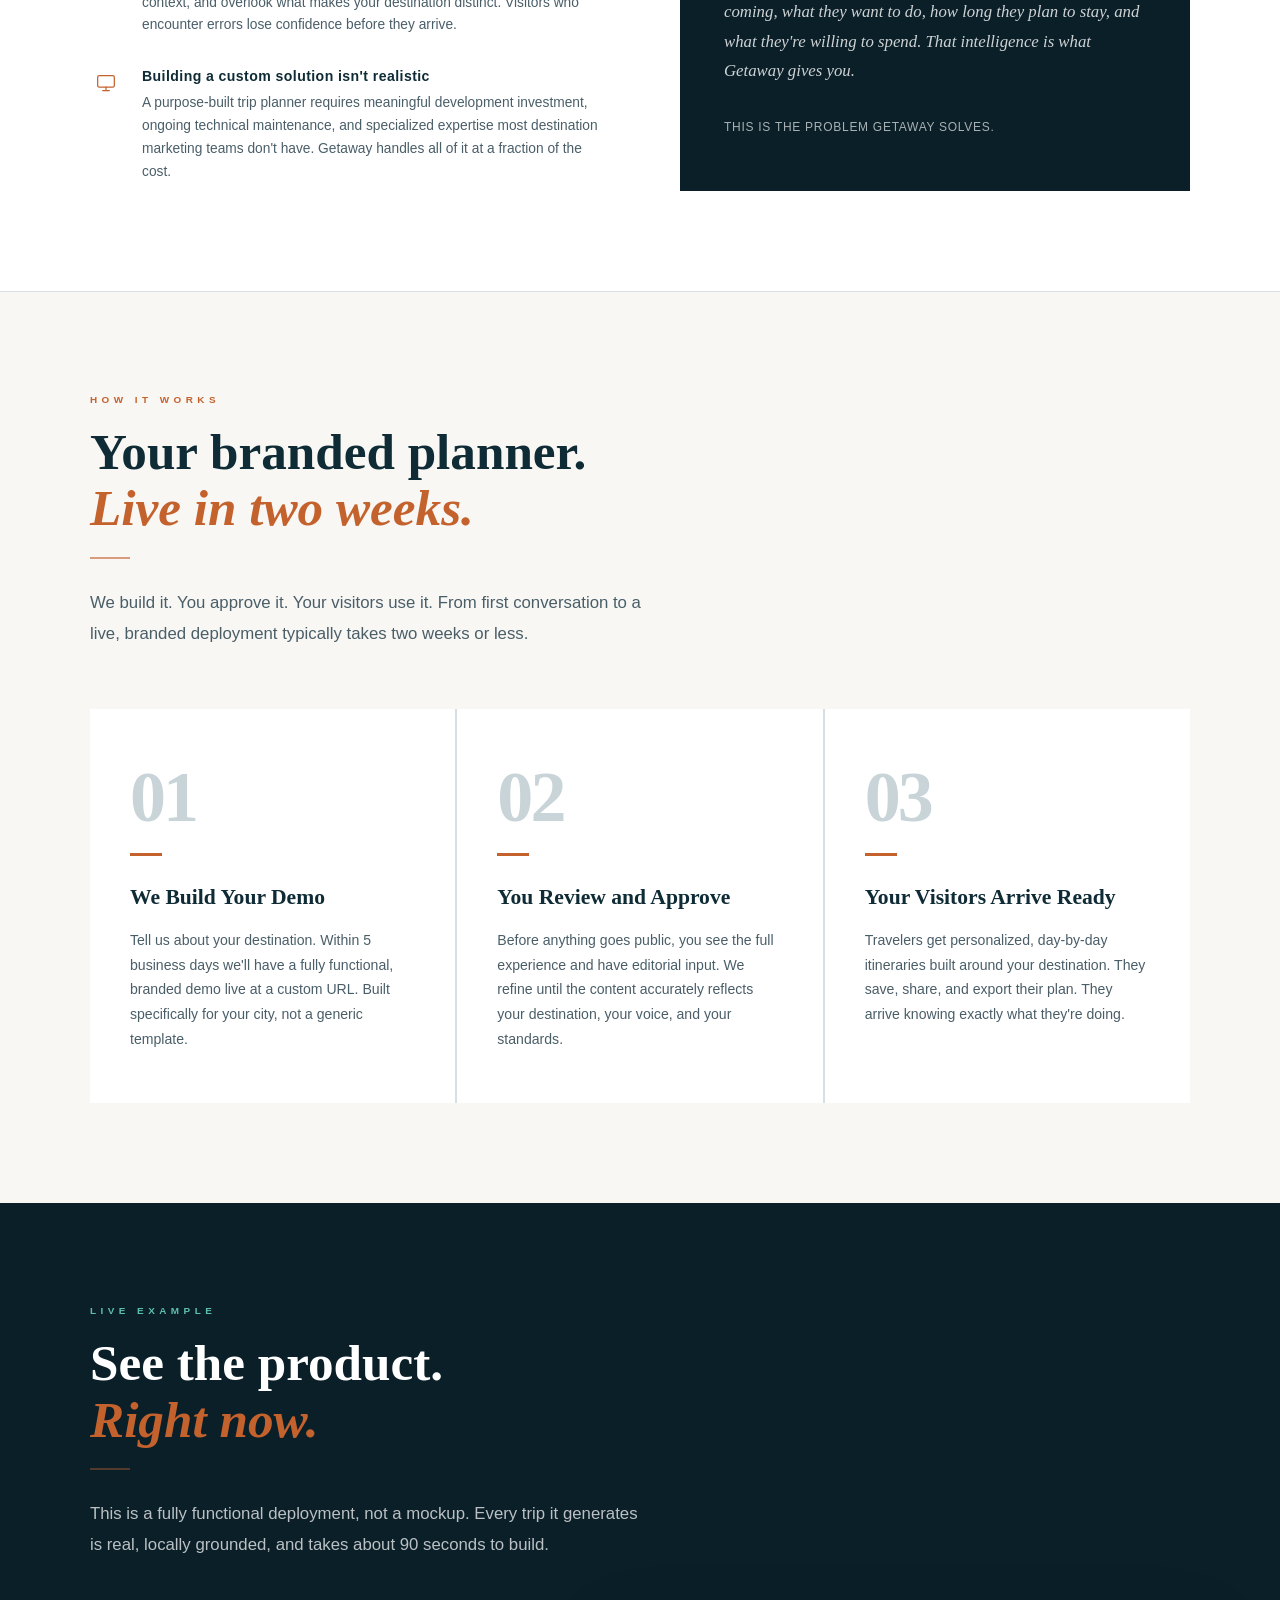
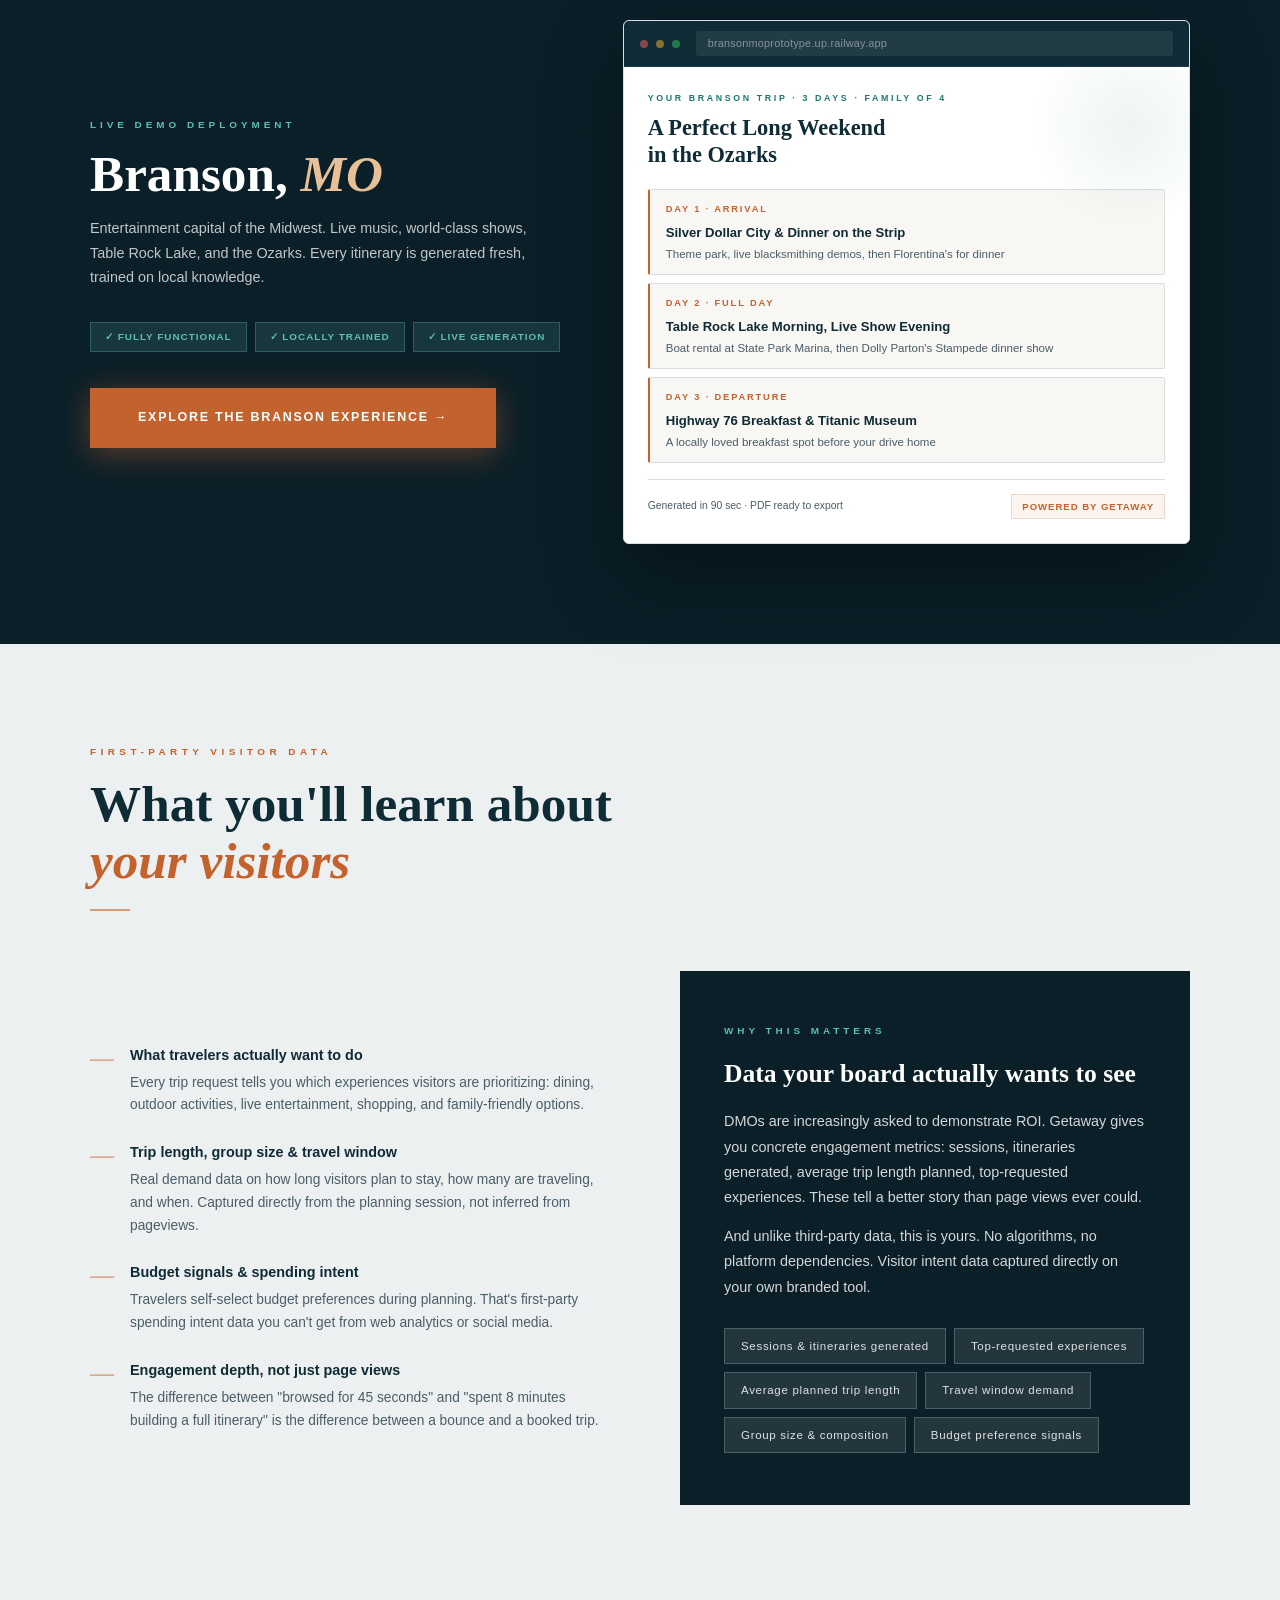
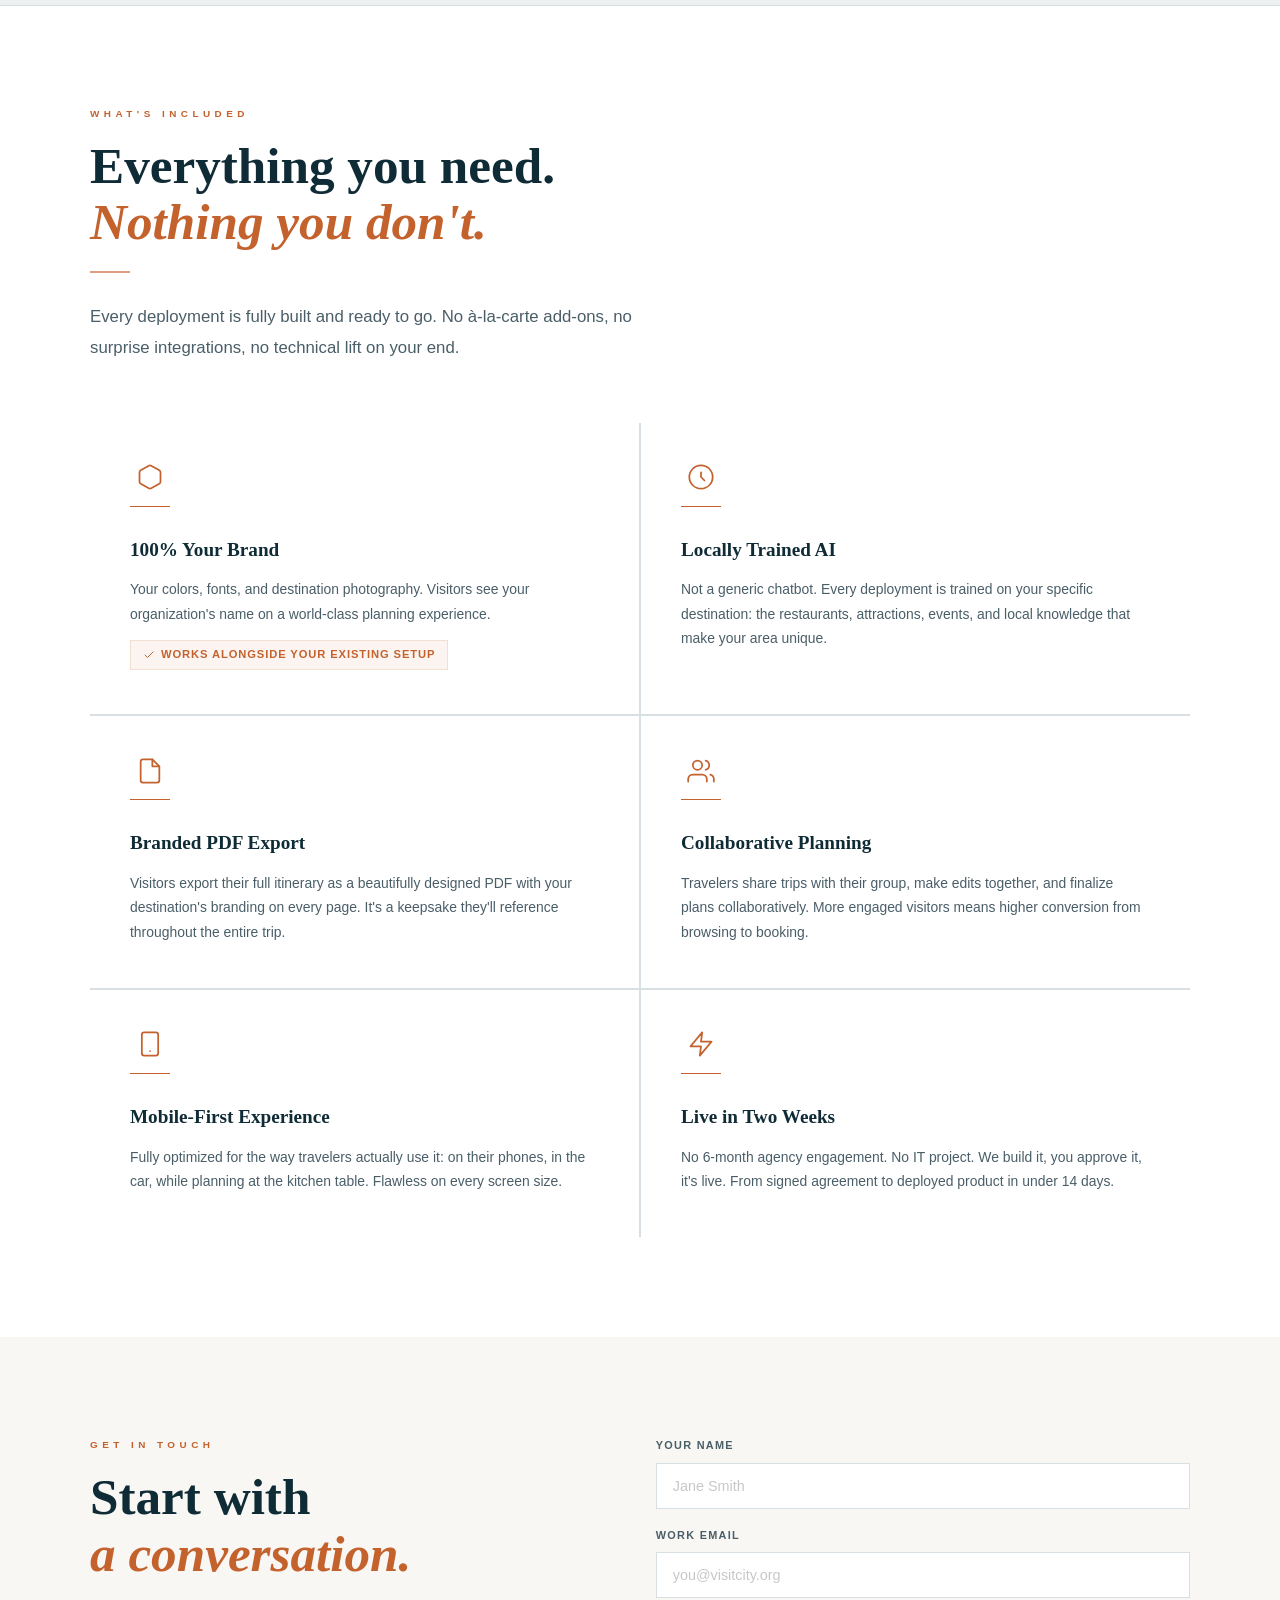
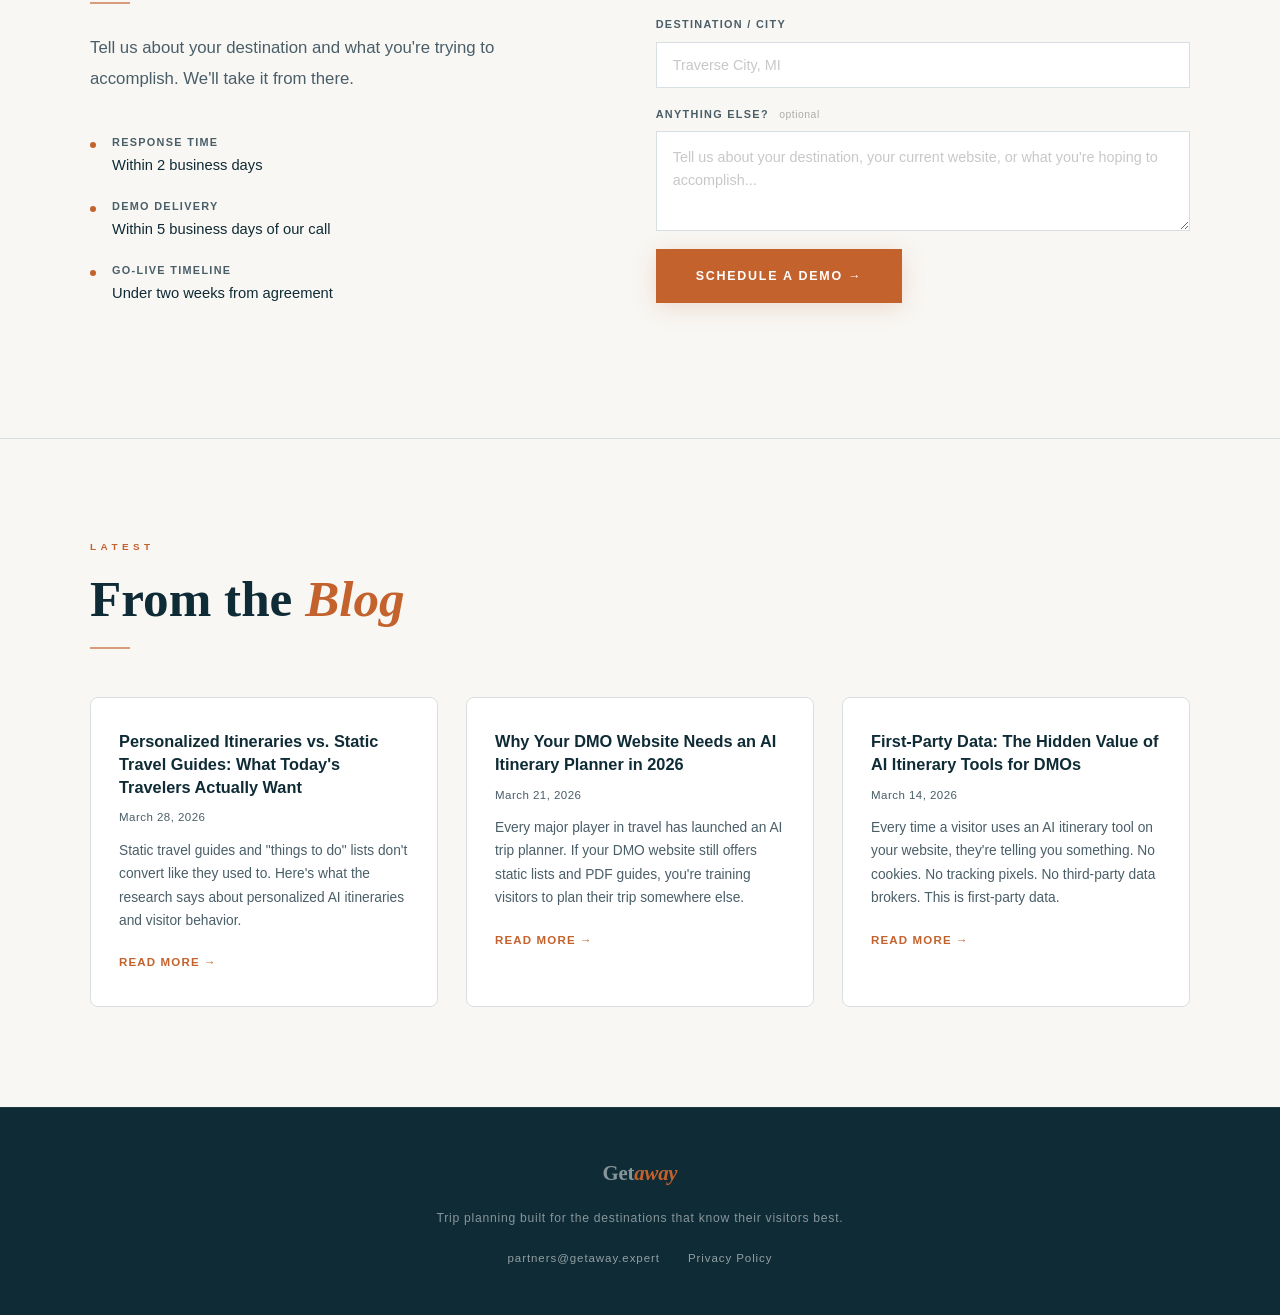
==== commit 5f3fea61: "Remove 'No long contracts.' from homepage hero copy" ====
--- a/index.html
+++ b/index.html
@@ -48,7 +48,7 @@
   }
   </script>
 
-  <meta http-equiv="Content-Security-Policy" content="default-src 'self'; script-src 'self' 'unsafe-inline'; style-src 'self' 'unsafe-inline' https://fonts.googleapis.com; font-src https://fonts.gstatic.com; img-src 'self' https://images.unsplash.com data:; connect-src https://formspree.io; frame-ancestors 'none';" />
+  <meta http-equiv="Content-Security-Policy" content="default-src 'self'; script-src 'self' 'unsafe-inline' https://plausible.io; style-src 'self' 'unsafe-inline' https://fonts.googleapis.com; font-src https://fonts.gstatic.com; img-src 'self' https://images.unsplash.com data:; connect-src https://formspree.io https://plausible.io; frame-ancestors 'none';" />
 
   <link rel="preconnect" href="https://fonts.googleapis.com" />
   <link rel="preconnect" href="https://fonts.gstatic.com" crossorigin />
@@ -299,7 +299,7 @@
       </h1>
       <div class="hero-rule"></div>
       <p class="hero-subtitle">A trip planner that knows your destination the way you do.</p>
-      <p class="hero-desc">Fully white-labeled. Locally trained. Live in under two weeks.<br />No developers. No long contracts. No IT project.</p>
+      <p class="hero-desc">Fully white-labeled. Locally trained. Live in under two weeks.<br />No developers. No IT project.</p>
       <div class="hero-cta-group">
         <a href="#contact" class="btn-primary">Schedule a Demo</a>
       </div>
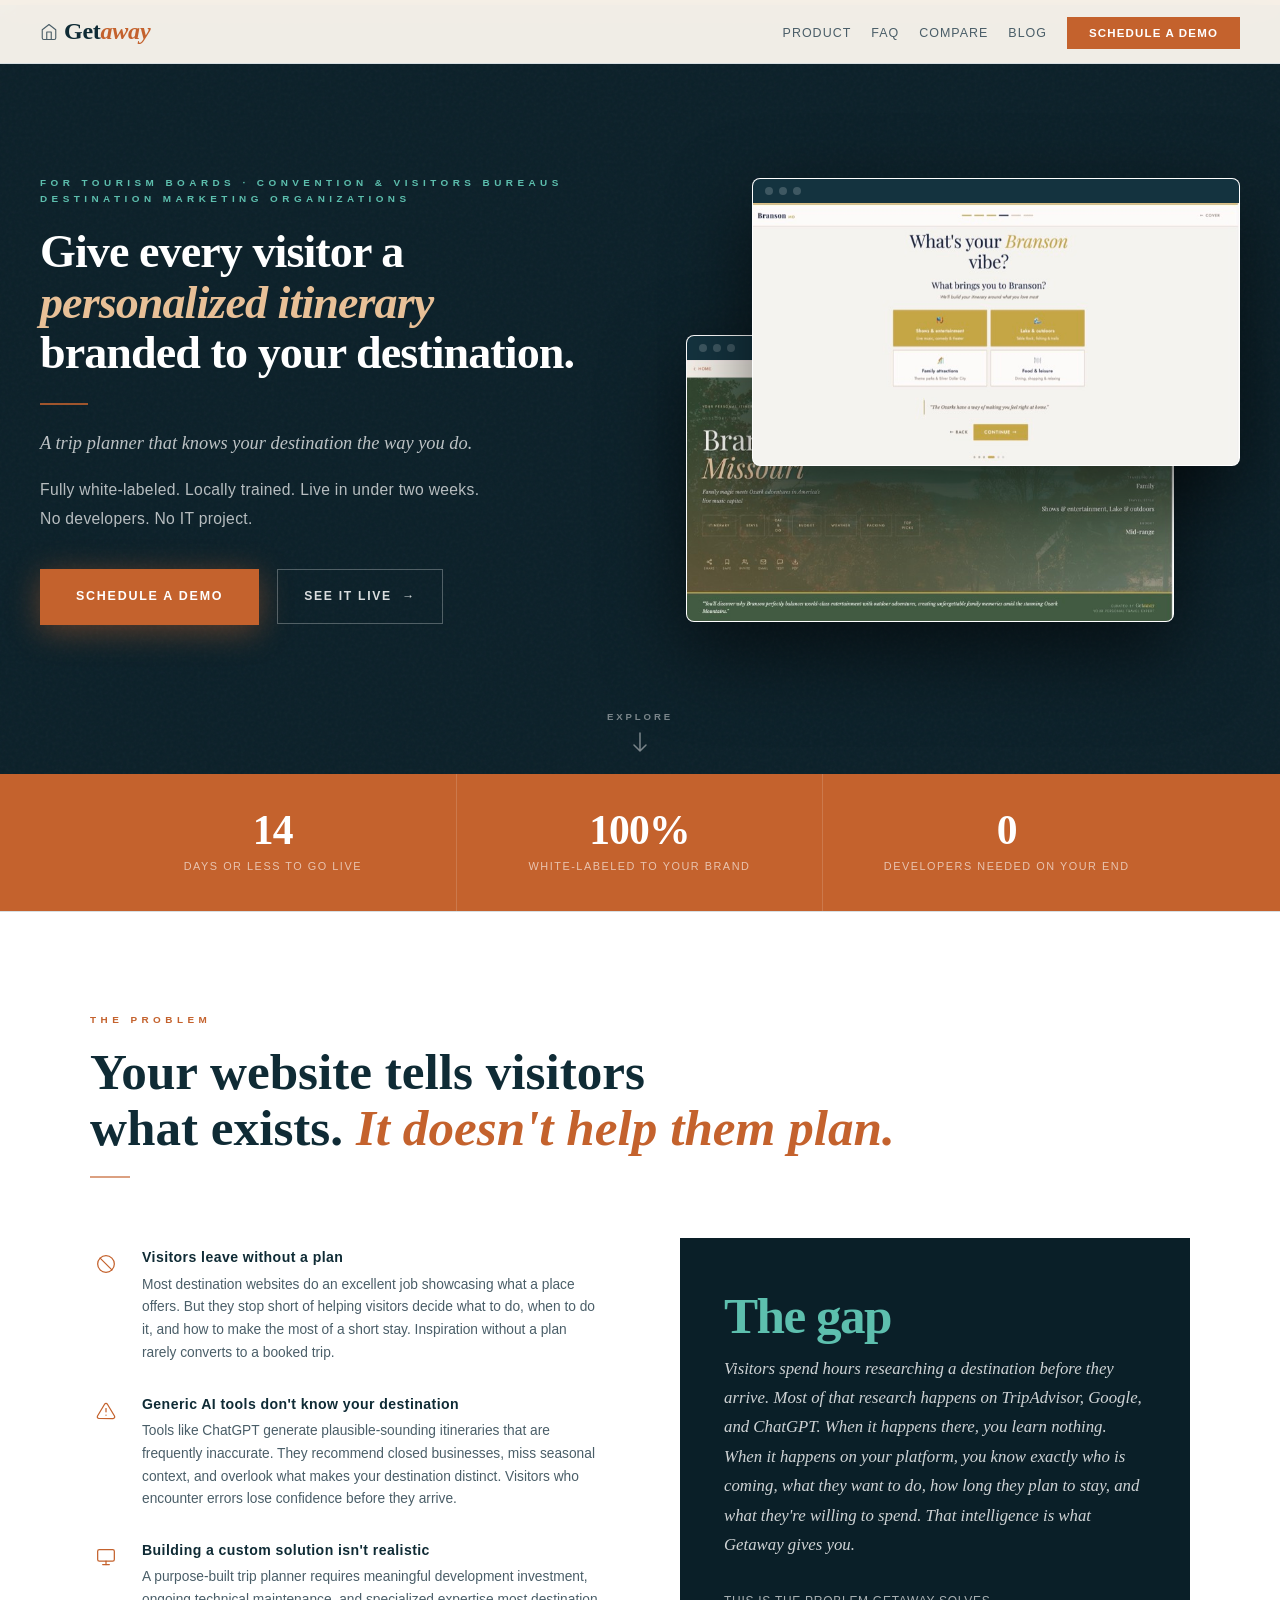
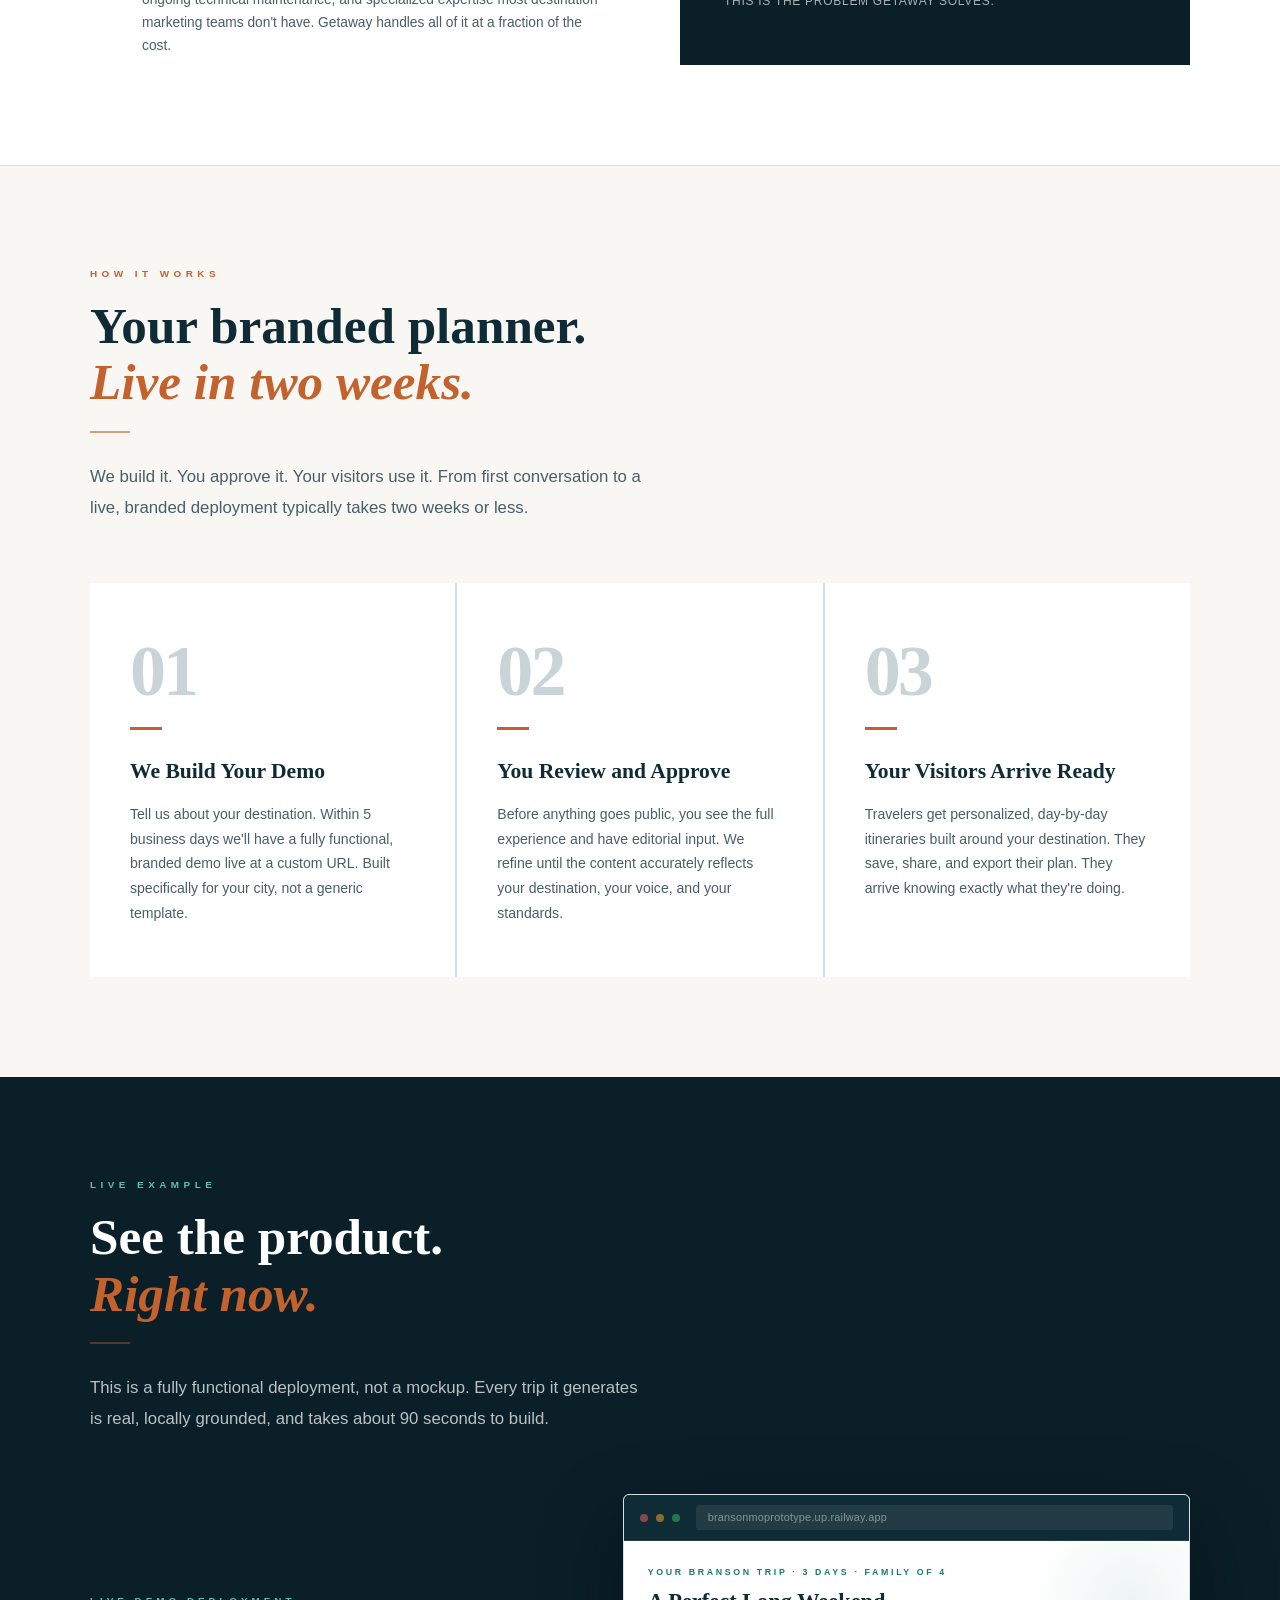
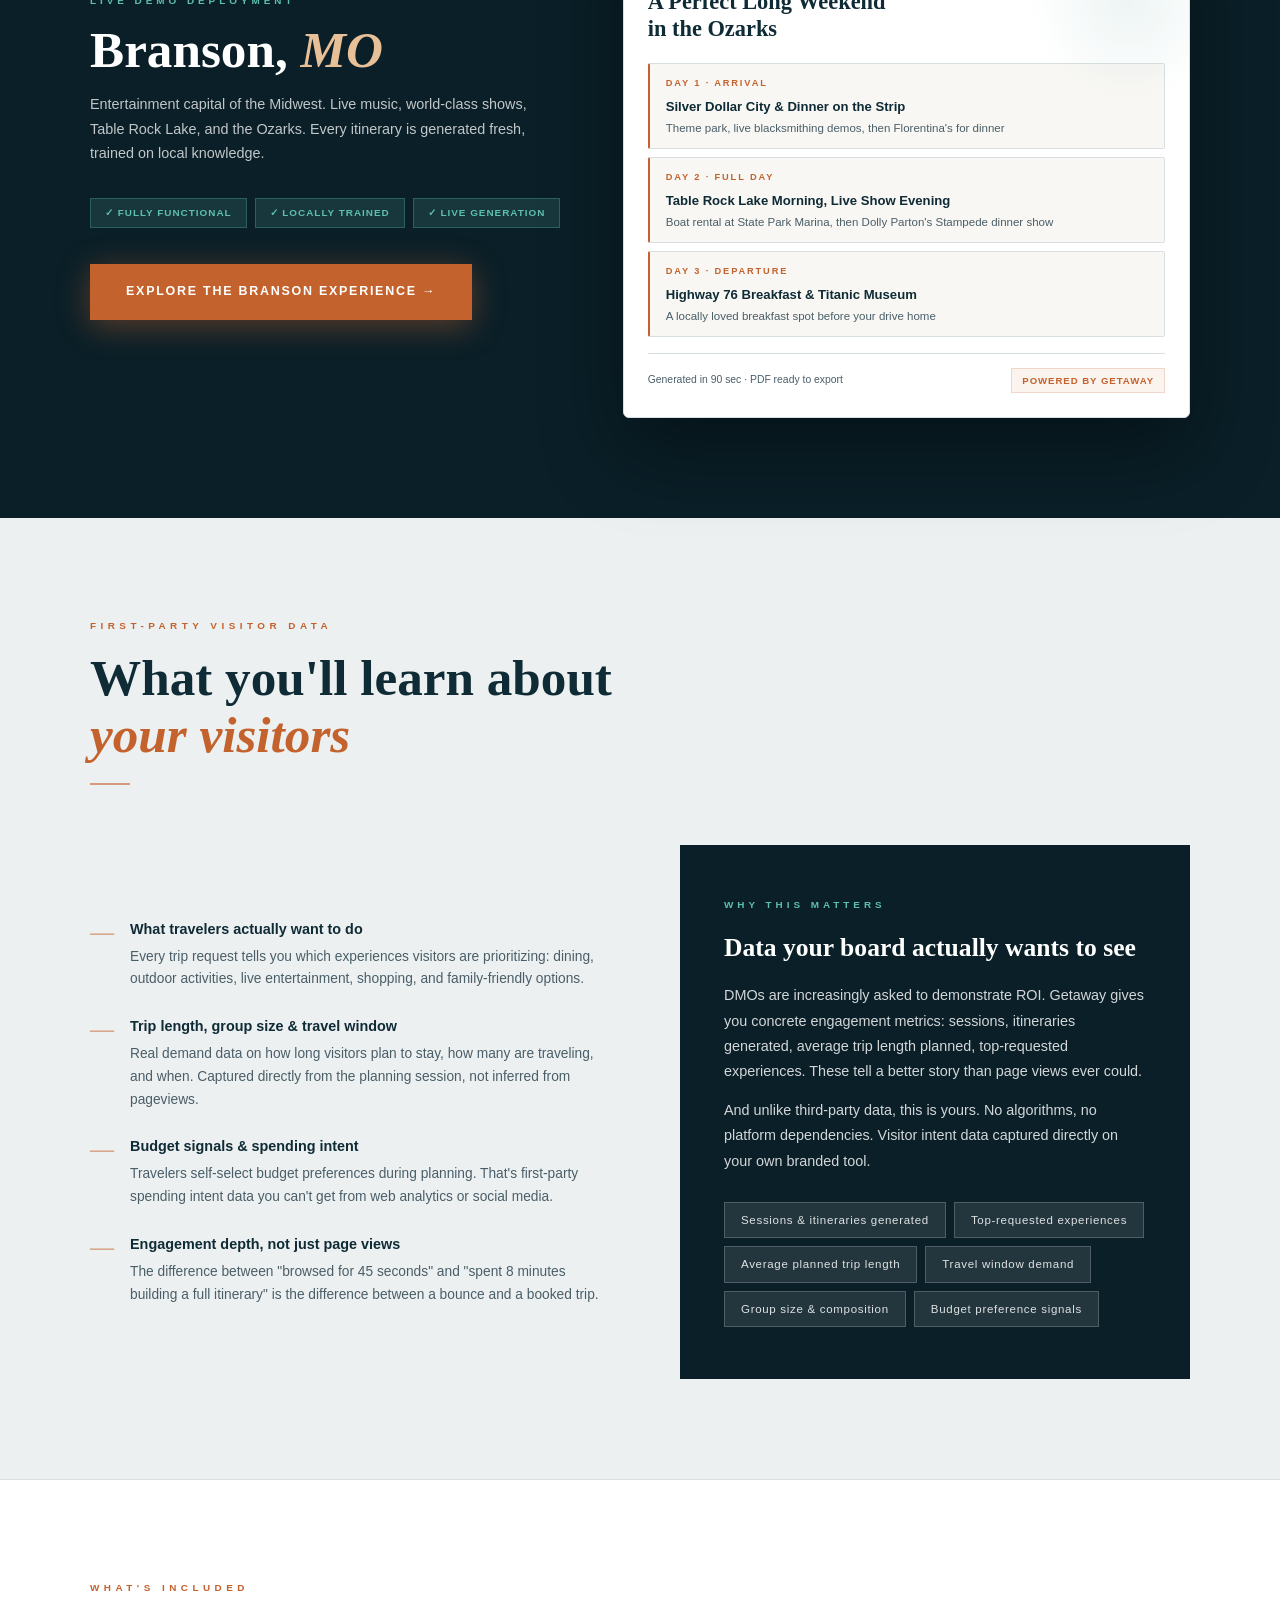
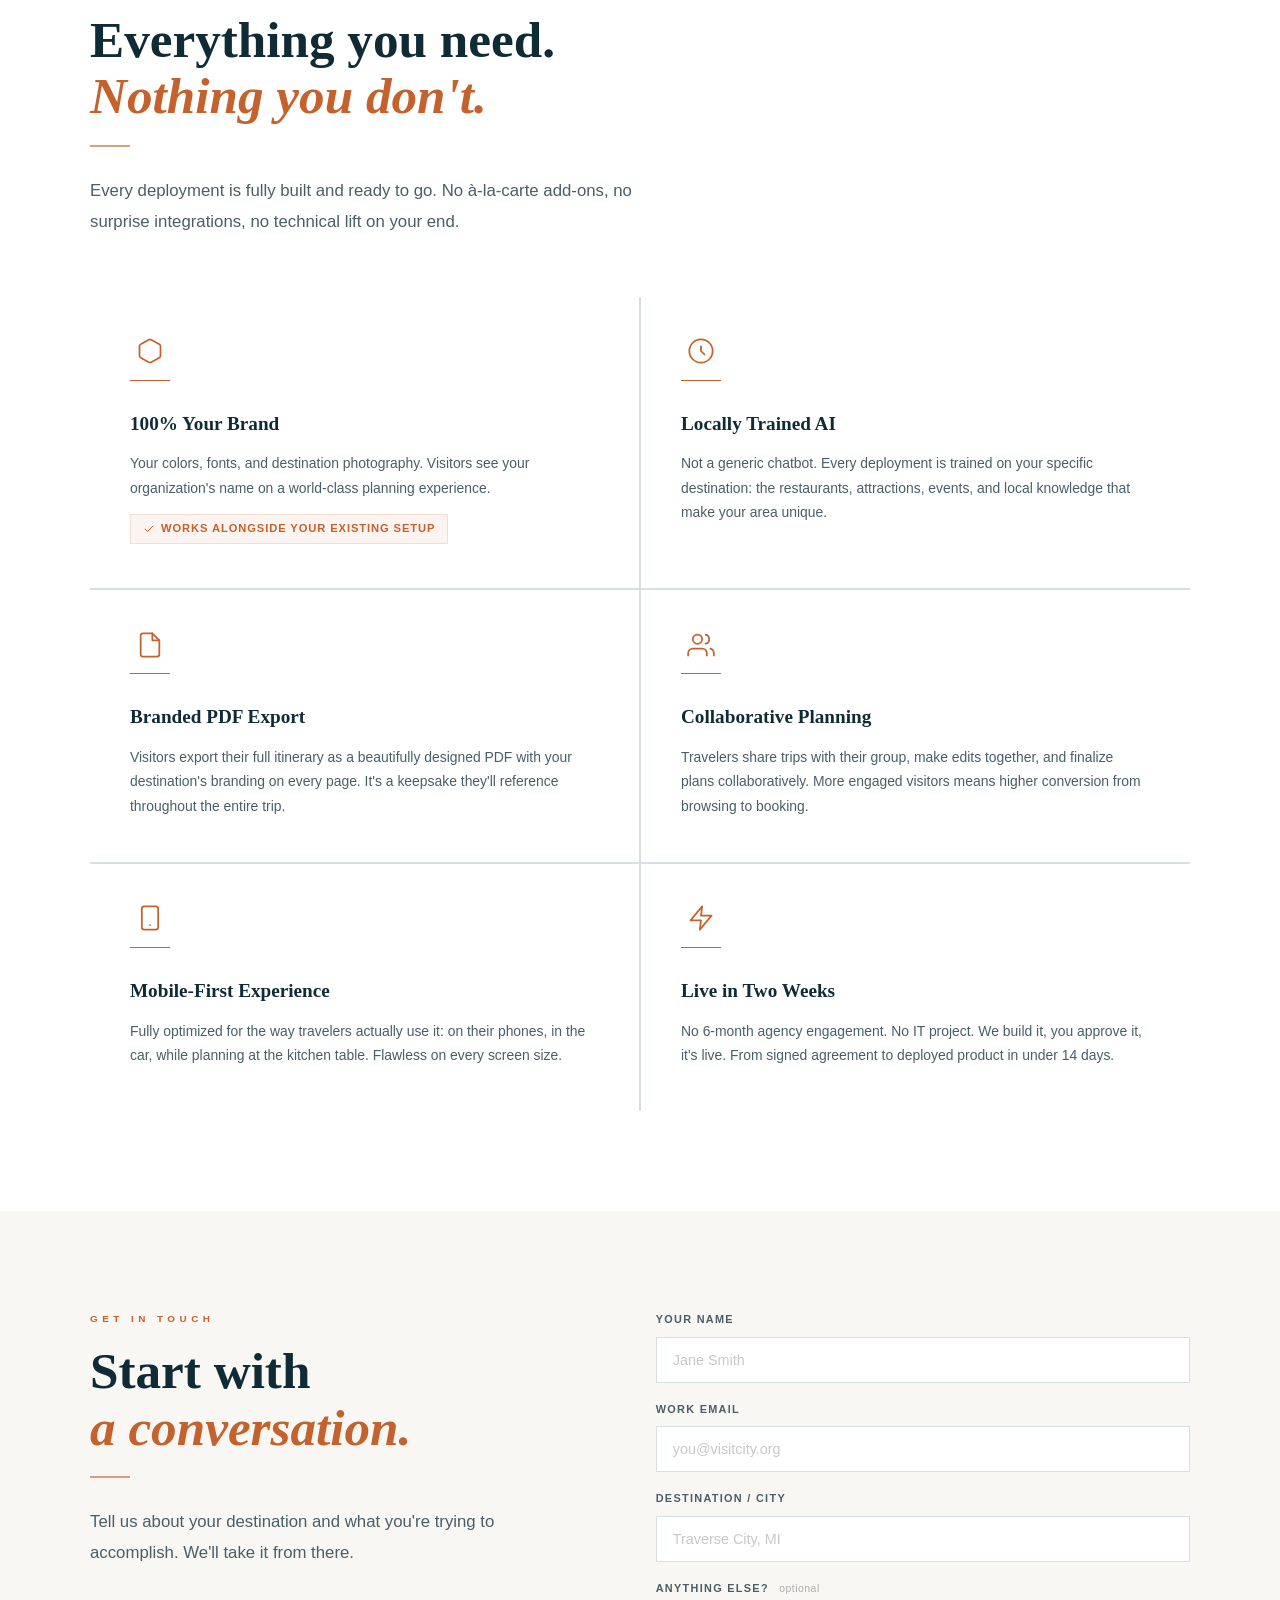
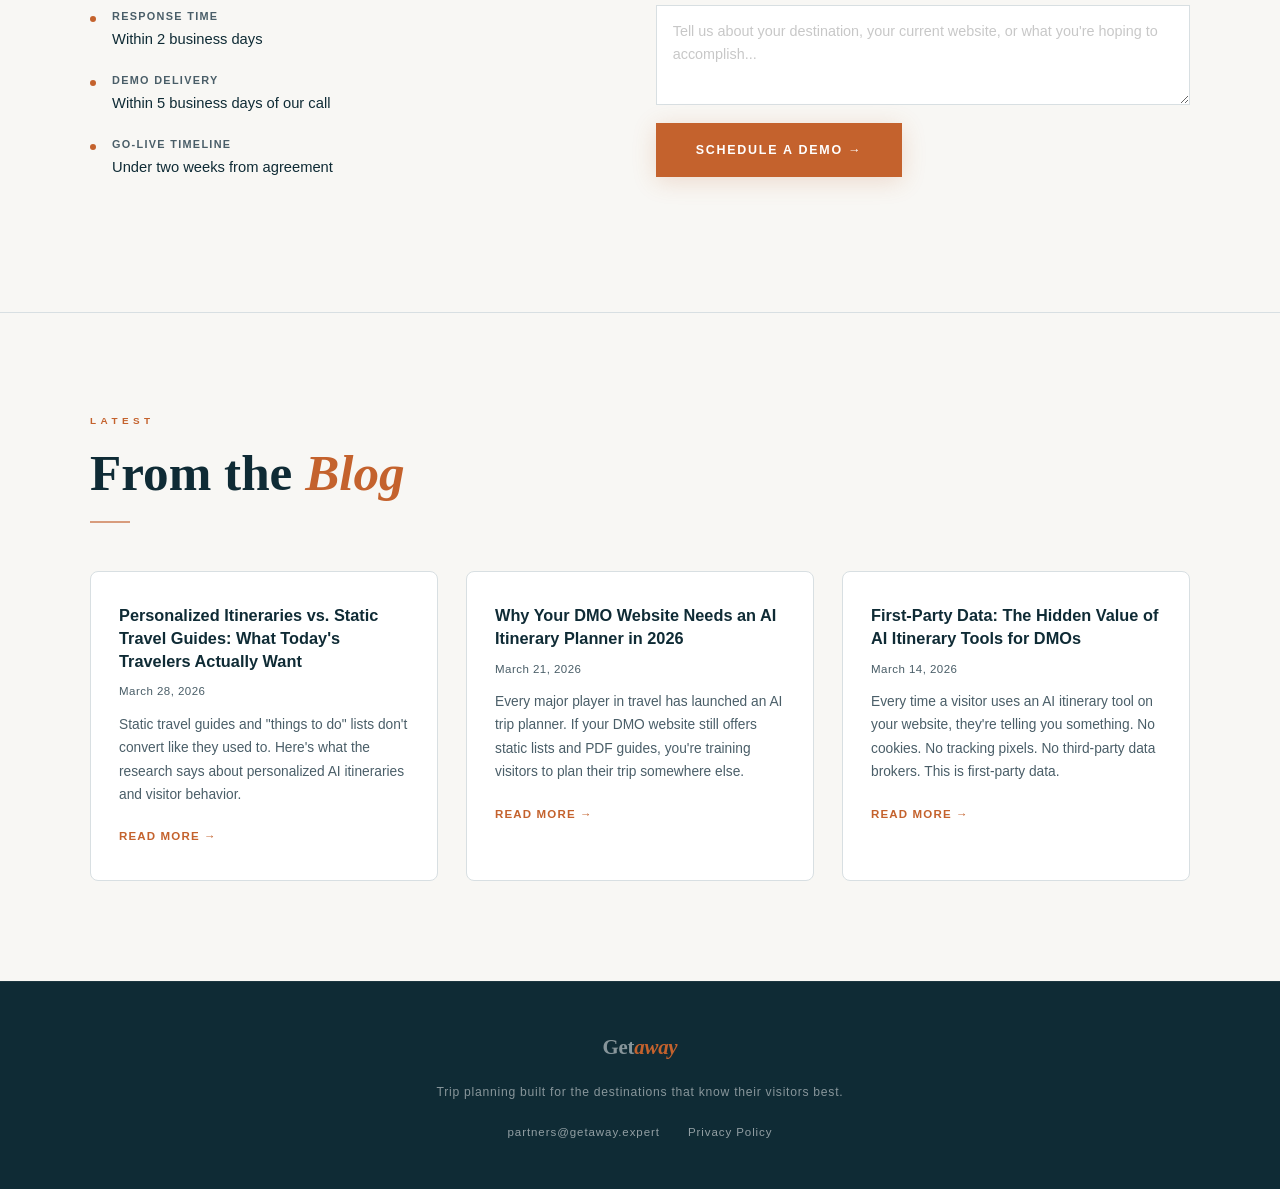
==== commit ba0f225c: "Hero redesign: split layout with product preview, secondary CTA, scroll cue Replaces the centered ph" ====
--- a/index.html
+++ b/index.html
@@ -57,24 +57,42 @@
 
   <style>
     /* ── HERO ── */
-    .hero { min-height: 100vh; background: #0A1F28; position: relative; display: flex; flex-direction: column; align-items: center; justify-content: center; text-align: center; padding: 140px 24px 140px; overflow: hidden; }
-    .hero-bg { position: absolute; inset: 0; opacity: 0.18; overflow: hidden; }
+    .hero { min-height: 86vh; background: #0A1F28; position: relative; display: flex; align-items: center; justify-content: center; padding: 110px 40px 84px; overflow: hidden; }
+    .hero-bg { position: absolute; inset: 0; opacity: 0.10; overflow: hidden; }
     .hero-bg img { width: 100%; height: 100%; object-fit: cover; object-position: center; }
     .hero-grain { position: absolute; inset: 0; background-image: url("data:image/svg+xml,%3Csvg viewBox='0 0 256 256' xmlns='http://www.w3.org/2000/svg'%3E%3Cfilter id='n'%3E%3CfeTurbulence type='fractalNoise' baseFrequency='0.9' numOctaves='4' stitchTiles='stitch'/%3E%3C/filter%3E%3Crect width='100%25' height='100%25' filter='url(%23n)' opacity='0.04'/%3E%3C/svg%3E"); pointer-events: none; }
     .hero-top-rule { position: absolute; top: 0; left: 0; right: 0; height: 5px; background: var(--terra); }
-    .hero-content { position: relative; z-index: 2; max-width: 820px; }
-    .hero-eyebrow { font-size: 0.62rem; font-weight: 600; letter-spacing: 0.45em; text-transform: uppercase; color: var(--teal-light); margin-bottom: 24px; }
-    .hero-title { font-family: var(--font-playfair); font-size: clamp(2rem, 4.5vw, 3.8rem); font-weight: 800; color: #fff; line-height: 1.1; margin-bottom: 28px; letter-spacing: -0.02em; }
+    .hero-inner { position: relative; z-index: 2; width: 100%; max-width: 1240px; display: grid; grid-template-columns: minmax(0, 1.05fr) minmax(0, 1fr); gap: 64px; align-items: center; }
+    .hero-content { text-align: left; max-width: 560px; }
+    .hero-eyebrow { font-size: 0.62rem; font-weight: 600; letter-spacing: 0.45em; text-transform: uppercase; color: var(--teal-light); margin-bottom: 20px; }
+    .hero-title { font-family: var(--font-playfair); font-size: clamp(2rem, 3.6vw, 3.2rem); font-weight: 800; color: #fff; line-height: 1.1; margin-bottom: 24px; letter-spacing: -0.02em; }
     .hero-title em { color: #E8C097; font-style: italic; font-weight: 700; }
-    .hero-rule { width: 48px; height: 2px; background: var(--terra); margin: 0 auto 28px; opacity: 0.8; }
-    .hero-subtitle { font-family: var(--font-baskerville); font-size: clamp(1rem, 2vw, 1.2rem); font-style: italic; color: rgba(255,255,255,0.7); margin-bottom: 20px; line-height: 1.7; }
-    .hero-desc { font-size: clamp(0.88rem, 1.6vw, 1rem); font-weight: 400; color: rgba(255,255,255,0.72); max-width: 480px; margin: 0 auto 52px; line-height: 1.9; letter-spacing: 0.02em; }
-    .hero-cta-group { display: flex; flex-direction: column; align-items: center; gap: 16px; }
-    .btn-primary { padding: 20px 48px; background: var(--terra); color: #fff; font-family: var(--font-jost); font-size: 0.78rem; font-weight: 700; letter-spacing: 0.14em; text-transform: uppercase; border: none; cursor: pointer; text-decoration: none; display: inline-block; transition: background 0.2s, transform 0.15s, box-shadow 0.2s; box-shadow: 0 6px 32px rgba(196,98,45,0.45); }
+    .hero-rule { width: 48px; height: 2px; background: var(--terra); margin: 0 0 24px; opacity: 0.8; }
+    .hero-subtitle { font-family: var(--font-baskerville); font-size: clamp(1rem, 1.6vw, 1.15rem); font-style: italic; color: rgba(255,255,255,0.72); margin-bottom: 16px; line-height: 1.6; }
+    .hero-desc { font-size: clamp(0.88rem, 1.4vw, 0.98rem); font-weight: 400; color: rgba(255,255,255,0.7); max-width: 460px; margin: 0 0 36px; line-height: 1.85; letter-spacing: 0.02em; }
+    .hero-cta-group { display: flex; flex-direction: row; align-items: center; gap: 18px; flex-wrap: wrap; }
+    .btn-primary { padding: 18px 36px; background: var(--terra); color: #fff; font-family: var(--font-jost); font-size: 0.78rem; font-weight: 700; letter-spacing: 0.14em; text-transform: uppercase; border: none; cursor: pointer; text-decoration: none; display: inline-block; transition: background 0.2s, transform 0.15s, box-shadow 0.2s; box-shadow: 0 6px 32px rgba(196,98,45,0.45); }
     .btn-primary:hover { background: var(--terra-light); transform: translateY(-2px); box-shadow: 0 10px 40px rgba(196,98,45,0.5); }
+    .btn-secondary { padding: 17px 26px; background: transparent; color: rgba(255,255,255,0.85); border: 1px solid rgba(255,255,255,0.28); font-family: var(--font-jost); font-size: 0.76rem; font-weight: 700; letter-spacing: 0.14em; text-transform: uppercase; text-decoration: none; display: inline-flex; align-items: center; gap: 10px; transition: background 0.2s, border-color 0.2s, color 0.2s; }
+    .btn-secondary:hover { background: rgba(255,255,255,0.06); border-color: rgba(255,255,255,0.55); color: #fff; }
+
+    /* Hero product cascade */
+    .hero-product { position: relative; width: 100%; aspect-ratio: 5/4; max-width: 580px; justify-self: end; }
+    .hero-shot { position: absolute; background: #fff; border: 1px solid rgba(255,255,255,0.12); border-radius: 8px; overflow: hidden; box-shadow: 0 30px 80px rgba(0,0,0,0.55); }
+    .hero-shot-bar { background: #14333F; padding: 8px 12px; display: flex; align-items: center; gap: 6px; }
+    .hero-shot-dot { width: 8px; height: 8px; border-radius: 50%; background: rgba(255,255,255,0.18); }
+    .hero-shot img { display: block; width: 100%; height: auto; }
+    .hero-shot-1 { top: 0; right: 0; width: 88%; z-index: 2; }
+    .hero-shot-2 { bottom: 0; left: 0; width: 88%; z-index: 1; }
+
+    /* Scroll cue */
+    .hero-scroll-cue { position: absolute; bottom: 22px; left: 50%; transform: translateX(-50%); z-index: 3; color: rgba(255,255,255,0.45); font-size: 0.6rem; font-weight: 600; letter-spacing: 0.3em; text-transform: uppercase; text-decoration: none; display: flex; flex-direction: column; align-items: center; gap: 8px; transition: color 0.2s; }
+    .hero-scroll-cue:hover { color: #fff; }
+    .hero-scroll-cue svg { animation: scrollPulse 2s ease-in-out infinite; }
+
     .hero-trial-note { font-size: 0.7rem; color: rgba(255,255,255,0.55); letter-spacing: 0.06em; }
     .hero-trial-note strong { color: rgba(255,255,255,0.72); }
-    @keyframes scrollPulse { 0%,100% { opacity:0.2; transform:scaleY(0.7); } 50% { opacity:1; transform:scaleY(1); } }
+    @keyframes scrollPulse { 0%,100% { opacity:0.3; transform:translateY(-3px); } 50% { opacity:1; transform:translateY(2px); } }
 
     /* ── STAT BAR ── */
     .stat-bar { background: var(--terra); padding: 0 40px; }
@@ -250,12 +268,21 @@
       .stat-bar-inner { grid-template-columns: 1fr; }
       .stat-item { border-right: none; border-bottom: 1px solid rgba(255,255,255,0.1); padding: 28px 20px; }
       .stat-item:last-child { border-bottom: none; }
+      .hero { min-height: auto; padding: 130px 24px 80px; }
+      .hero-inner { grid-template-columns: 1fr; gap: 56px; }
+      .hero-content { text-align: center; max-width: 100%; margin: 0 auto; }
+      .hero-rule { margin: 0 auto 24px; }
+      .hero-desc { margin-left: auto; margin-right: auto; }
+      .hero-cta-group { justify-content: center; }
+      .hero-product { aspect-ratio: 16/11; max-width: 560px; margin: 0 auto; }
+      .hero-scroll-cue { display: none; }
     }
     @media (max-width: 640px) {
       section, .contact { padding: 72px 20px; }
       .stat-bar, .midwest-badge { padding: 0 20px; }
       .btn-submit { align-self: stretch; text-align: center; }
-      .hero { padding: 190px 20px 100px; }
+      .hero { padding: 130px 20px 64px; }
+      .hero-cta-group .btn-primary, .hero-cta-group .btn-secondary { width: 100%; justify-content: center; text-align: center; }
     }
   </style>
 </head>
@@ -292,18 +319,35 @@
     <div class="hero-bg"><img src="https://images.unsplash.com/photo-1476514525535-07fb3b4ae5f1?w=1800&q=75" alt="Travelers exploring a scenic mountain lake destination at sunrise" width="1800" height="1200" loading="eager" /></div>
     <div class="hero-grain"></div>
     <div class="hero-top-rule"></div>
-    <div class="hero-content">
-      <div class="hero-eyebrow">For Tourism Boards · Convention &amp; Visitors Bureaus<br />Destination Marketing Organizations</div>
-      <h1 class="hero-title">
-        Give every visitor a<br /><em>personalized itinerary</em><br />branded to your destination.
-      </h1>
-      <div class="hero-rule"></div>
-      <p class="hero-subtitle">A trip planner that knows your destination the way you do.</p>
-      <p class="hero-desc">Fully white-labeled. Locally trained. Live in under two weeks.<br />No developers. No IT project.</p>
-      <div class="hero-cta-group">
-        <a href="#contact" class="btn-primary">Schedule a Demo</a>
-      </div>
-    </div>
+    <div class="hero-inner">
+      <div class="hero-content">
+        <div class="hero-eyebrow">For Tourism Boards · Convention &amp; Visitors Bureaus<br />Destination Marketing Organizations</div>
+        <h1 class="hero-title">
+          Give every visitor a<br /><em>personalized itinerary</em><br />branded to your destination.
+        </h1>
+        <div class="hero-rule"></div>
+        <p class="hero-subtitle">A trip planner that knows your destination the way you do.</p>
+        <p class="hero-desc">Fully white-labeled. Locally trained. Live in under two weeks. No developers. No IT project.</p>
+        <div class="hero-cta-group">
+          <a href="#contact" class="btn-primary">Schedule a Demo</a>
+          <a href="https://bransonmoprototype.up.railway.app" target="_blank" rel="noopener noreferrer" class="btn-secondary">See it live <span aria-hidden="true">&rarr;</span></a>
+        </div>
+      </div>
+      <div class="hero-product" aria-hidden="true">
+        <figure class="hero-shot hero-shot-1">
+          <div class="hero-shot-bar"><span class="hero-shot-dot"></span><span class="hero-shot-dot"></span><span class="hero-shot-dot"></span></div>
+          <img src="/images/product/question-vibe.jpg" srcset="/images/product/sm/question-vibe.jpg 720w, /images/product/question-vibe.jpg 1440w" sizes="(max-width: 960px) 80vw, 500px" alt="" width="1438" height="784" loading="eager" />
+        </figure>
+        <figure class="hero-shot hero-shot-2">
+          <div class="hero-shot-bar"><span class="hero-shot-dot"></span><span class="hero-shot-dot"></span><span class="hero-shot-dot"></span></div>
+          <img src="/images/product/itinerary-hero.jpg" srcset="/images/product/sm/itinerary-hero.jpg 720w, /images/product/itinerary-hero.jpg 1440w" sizes="(max-width: 960px) 80vw, 500px" alt="" width="1438" height="784" loading="eager" />
+        </figure>
+      </div>
+    </div>
+    <a href="#problem" class="hero-scroll-cue" aria-label="Scroll to learn more">
+      <span>Explore</span>
+      <svg width="14" height="20" viewBox="0 0 14 20" fill="none" aria-hidden="true"><path d="M7 1v18M1 13l6 6 6-6" stroke="currentColor" stroke-width="1.5" stroke-linecap="round" stroke-linejoin="round"/></svg>
+    </a>
   </section>
 
   <!-- STAT BAR -->
